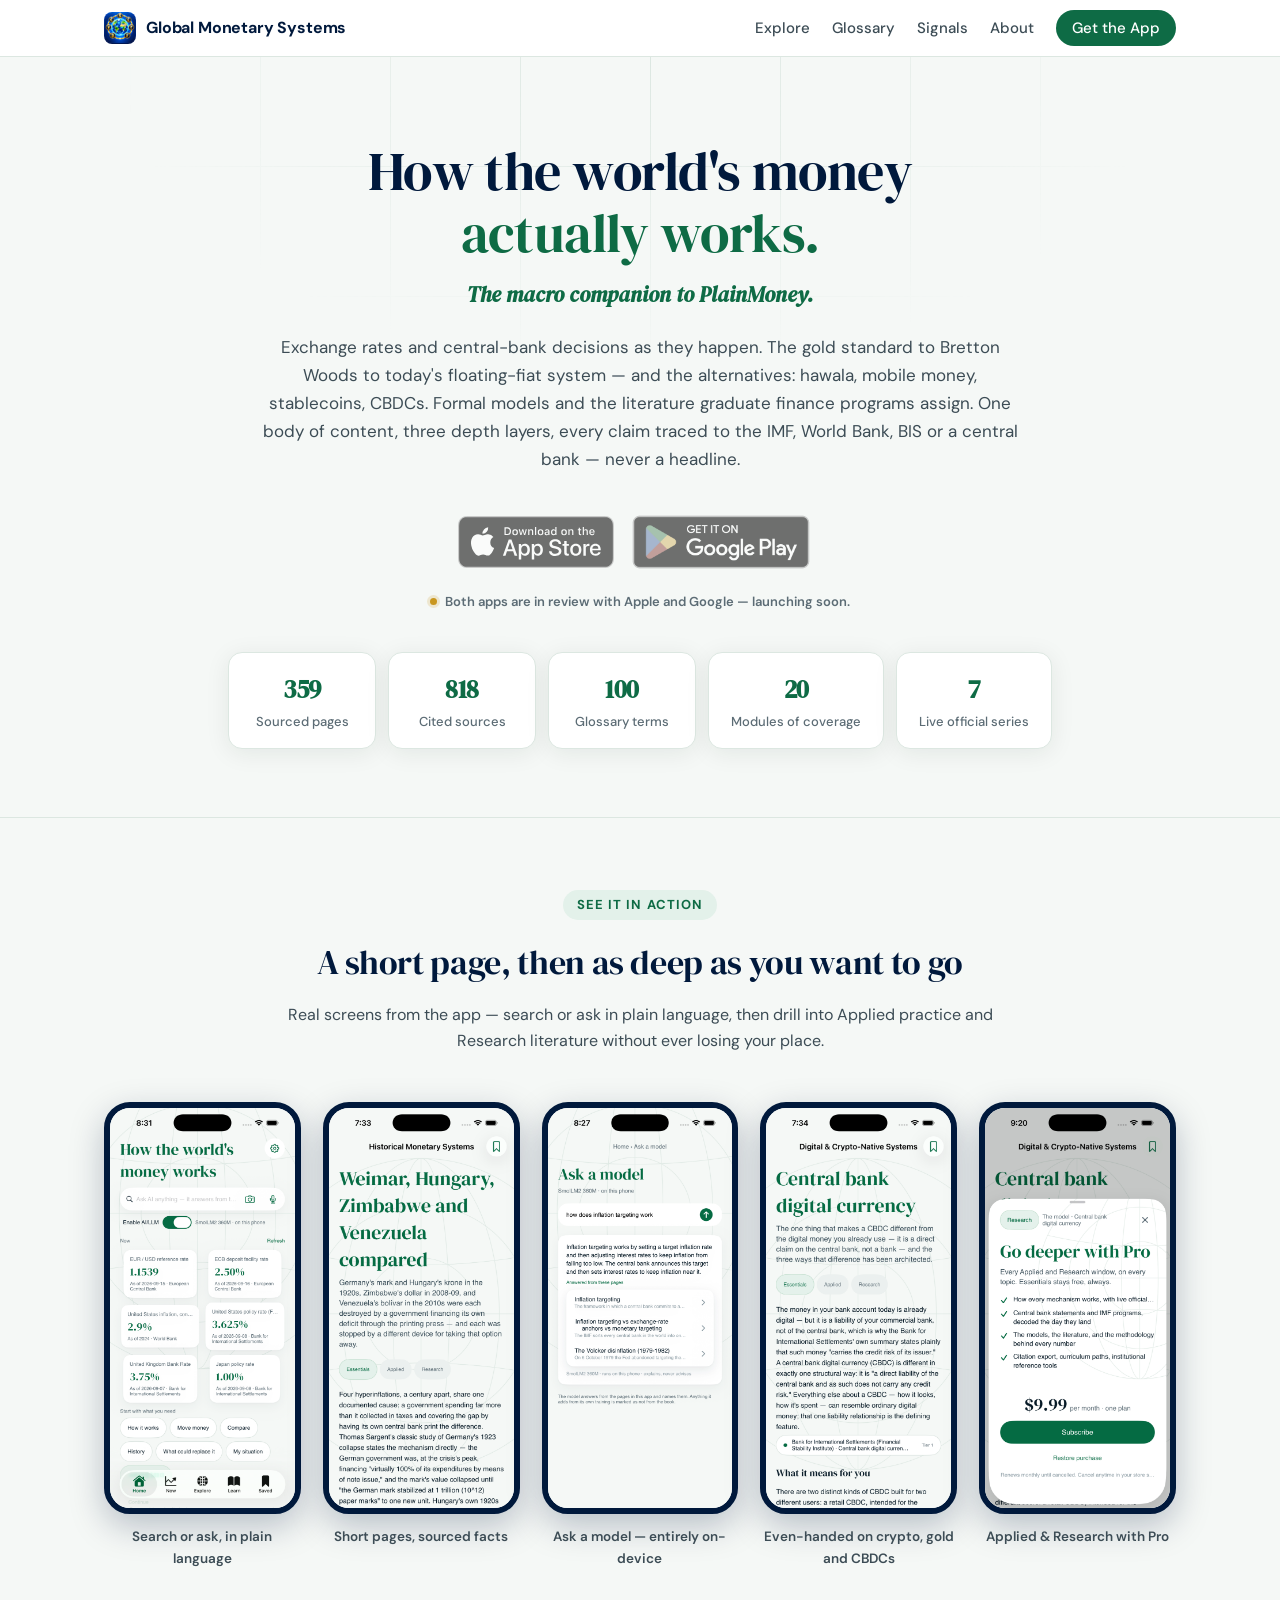
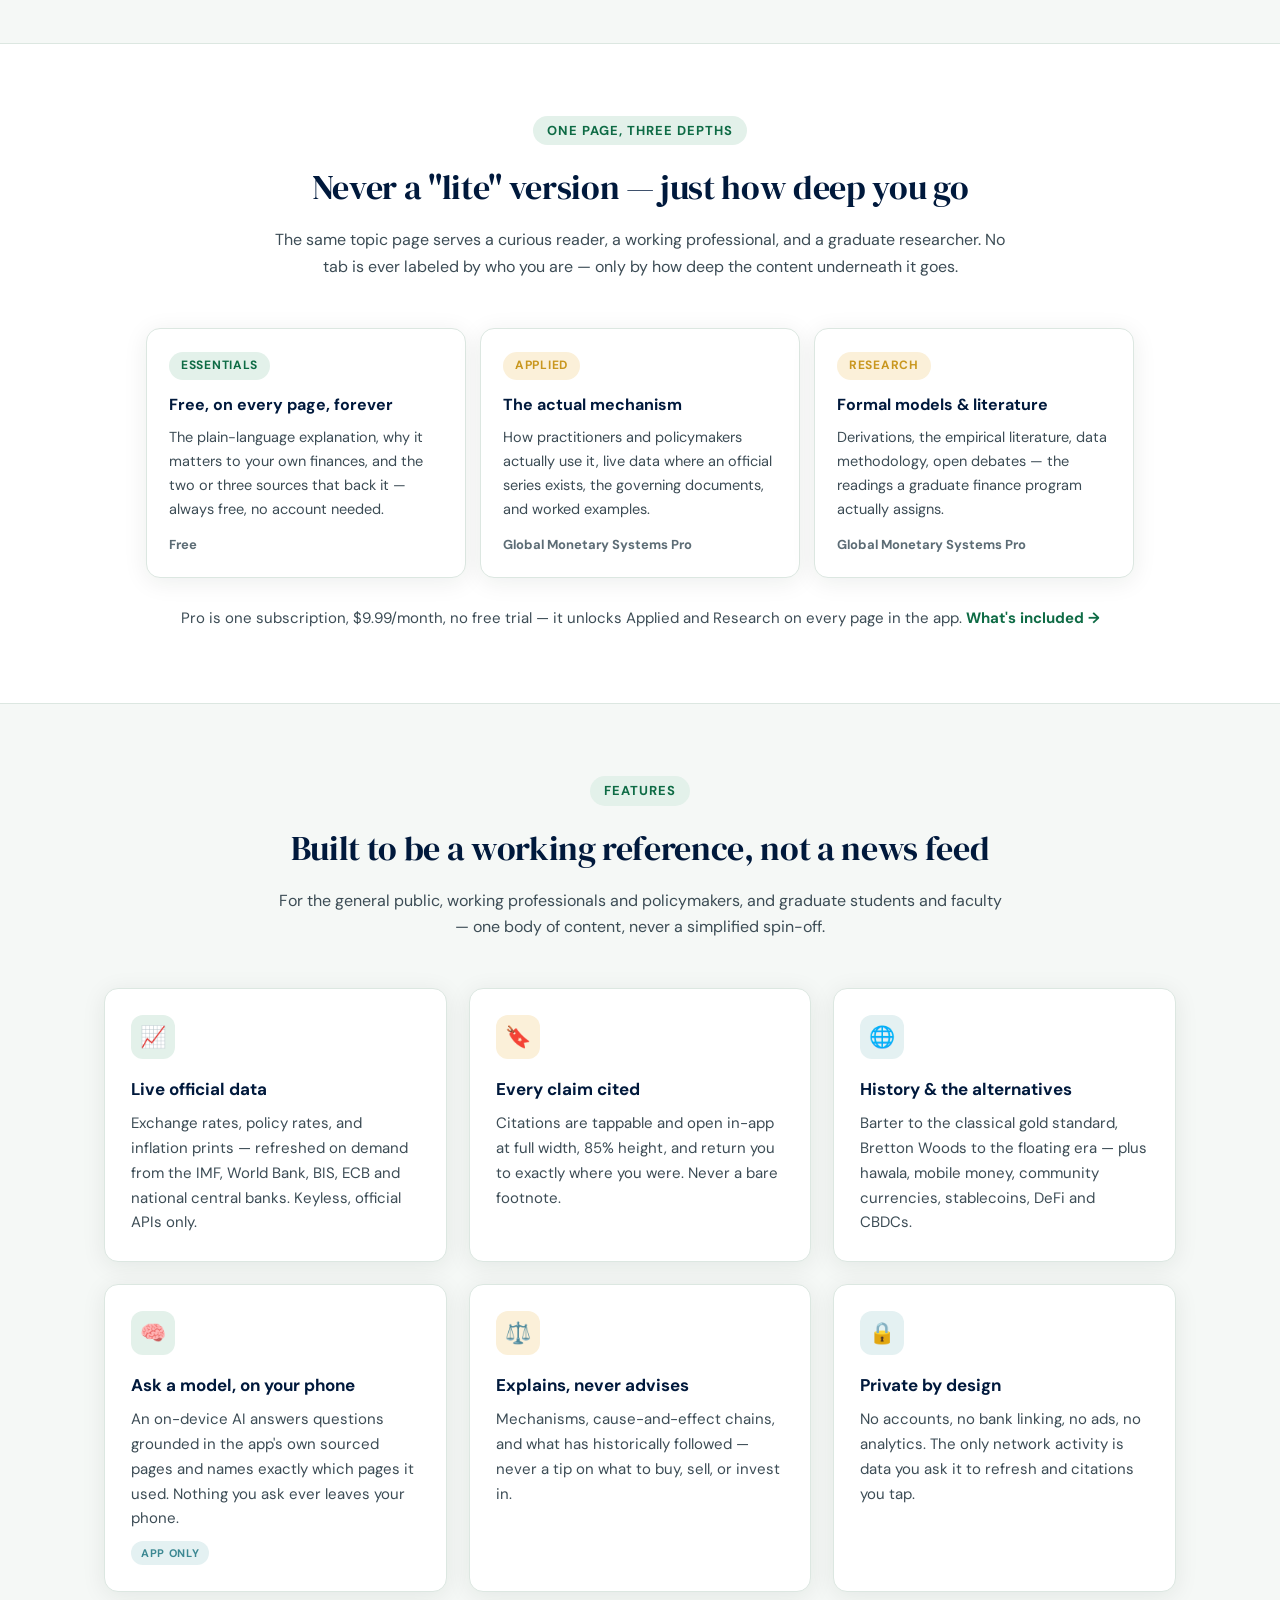
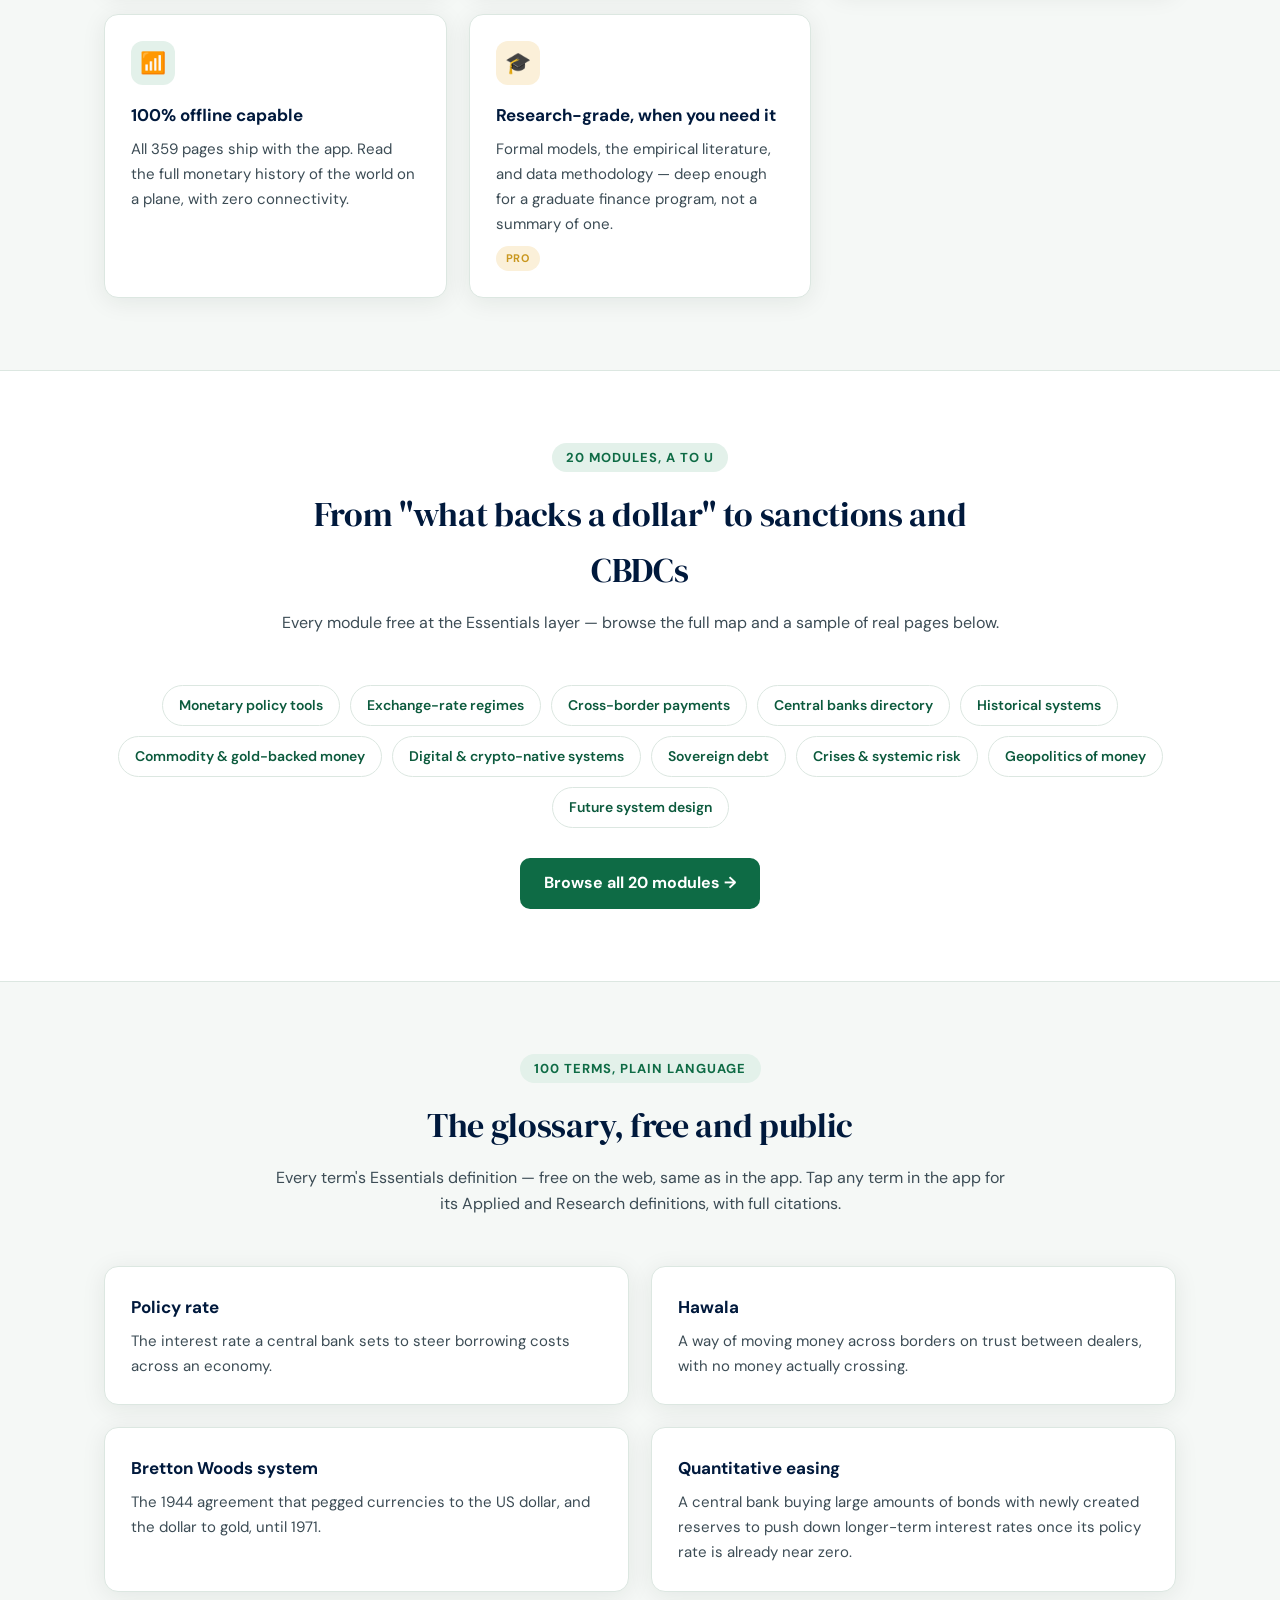
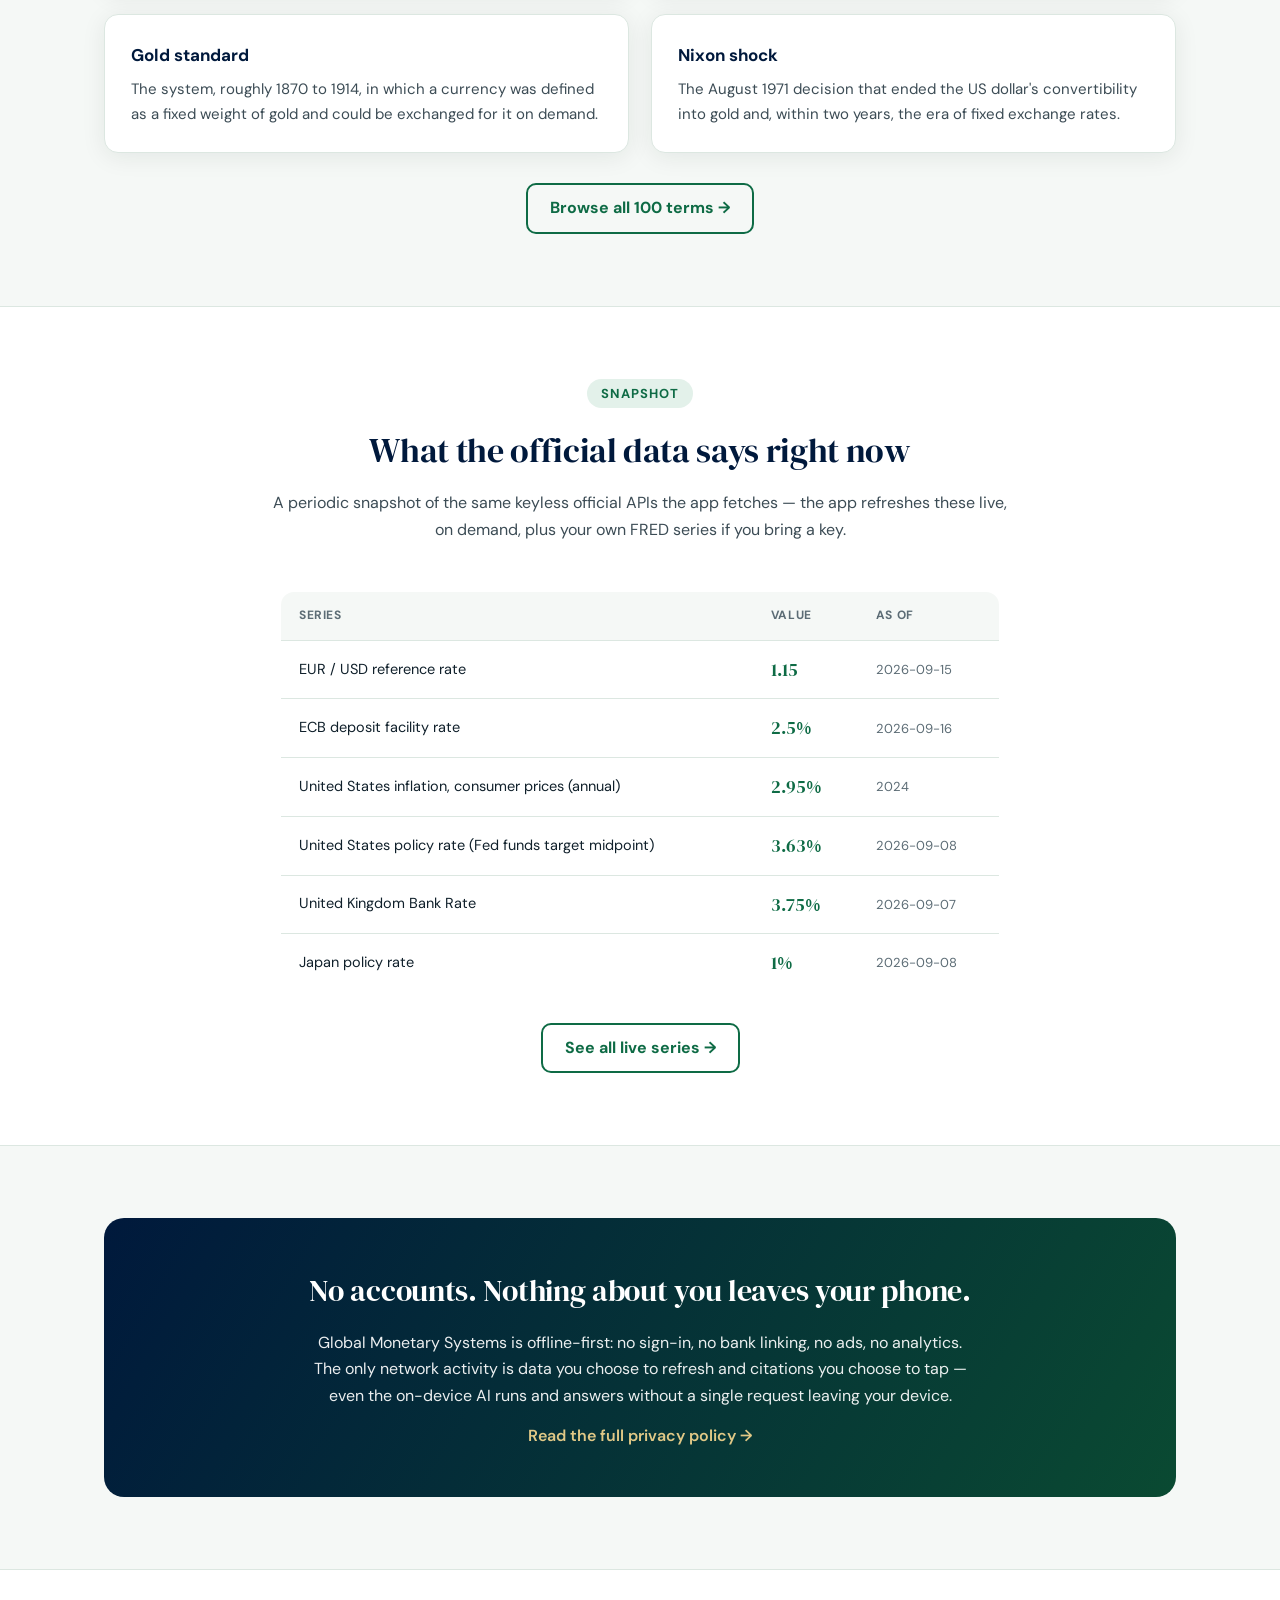
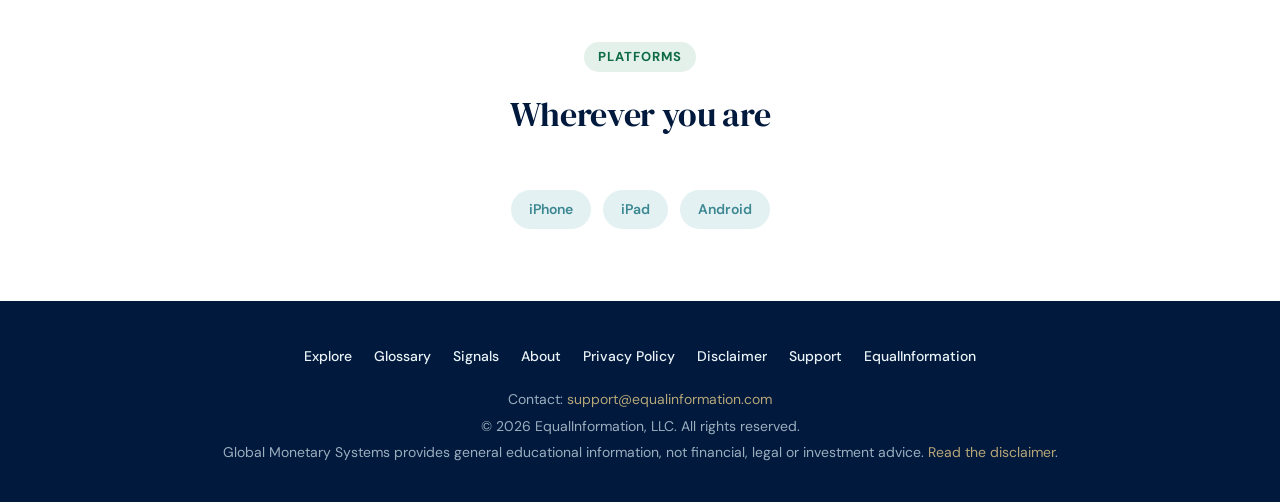
==== index.html @ e1665439 "Build the Global Monetary Systems companion marketing site A digital twin of the mobile apps: real s" ====
<!DOCTYPE html>
<html lang="en">
<head>
    <meta charset="UTF-8">
    <meta name="viewport" content="width=device-width, initial-scale=1.0">
    <title>Global Monetary Systems — How the World's Money Actually Works</title>
    <meta name="description" content="A sourced reference on the global monetary system — live official rates, monetary history from the gold standard to CBDCs, and an on-device AI that explains, never advises. Free Essentials on every page; Applied and Research with Pro.">
    <link rel="canonical" href="https://bpupadhyaya.github.io/global-monetary-systems-site/">
    <link rel="icon" type="image/png" href="assets/img/favicon.png">
    <link rel="apple-touch-icon" href="assets/img/apple-touch-icon.png">
    <link rel="manifest" href="site.webmanifest">
    <meta name="theme-color" content="#0A4A32">
    <meta property="og:title" content="Global Monetary Systems — How the World's Money Actually Works">
    <meta property="og:description" content="Live official rates, sourced monetary history, and an on-device AI that explains, never advises. Free Essentials on every page; Applied and Research with Pro.">
    <meta property="og:url" content="https://bpupadhyaya.github.io/global-monetary-systems-site/">
    <meta property="og:image" content="https://bpupadhyaya.github.io/global-monetary-systems-site/assets/img/og-image.png">
    <meta property="og:image:width" content="1200">
    <meta property="og:image:height" content="630">
    <meta property="og:type" content="website">
    <meta property="og:site_name" content="Global Monetary Systems">
    <meta name="twitter:card" content="summary_large_image">
    <meta name="twitter:title" content="Global Monetary Systems — How the World's Money Actually Works">
    <meta name="twitter:description" content="Live official rates, sourced monetary history, and an on-device AI that explains, never advises.">
    <meta name="twitter:image" content="https://bpupadhyaya.github.io/global-monetary-systems-site/assets/img/og-image.png">
    <link rel="preconnect" href="https://fonts.googleapis.com">
    <link rel="preconnect" href="https://fonts.gstatic.com" crossorigin>
    <link href="https://fonts.googleapis.com/css2?family=DM+Serif+Display:ital@0;1&family=DM+Sans:wght@400;500;600;700&display=swap" rel="stylesheet">
    <link rel="stylesheet" href="assets/css/style.css">
    <script type="application/ld+json">
    {
      "@context": "https://schema.org",
      "@type": "MobileApplication",
      "name": "Global Monetary Systems",
      "description": "A sourced reference on how the world's monetary system works — live official data, monetary history, and the design space for future systems, in three depth layers: Essentials (free), Applied and Research (Pro).",
      "url": "https://bpupadhyaya.github.io/global-monetary-systems-site/",
      "image": "https://bpupadhyaya.github.io/global-monetary-systems-site/assets/img/icon-512.png",
      "applicationCategory": "FinanceApplication",
      "operatingSystem": "iOS, iPadOS, Android",
      "offers": {
        "@type": "Offer",
        "price": "0",
        "priceCurrency": "USD",
        "description": "Free download. Global Monetary Systems Pro is $9.99/month for the Applied and Research depth layers."
      },
      "author": {
        "@type": "Organization",
        "name": "EqualInformation, LLC",
        "url": "https://equalinformation.com"
      }
    }
    </script>
</head>
<body>

<nav>
    <div class="nav-inner">
        <a href="./" class="nav-logo">
            <img src="assets/img/favicon.png" alt="" width="32" height="32">
            Global Monetary Systems
        </a>
        <ul class="nav-links">
            <li><a href="explore/">Explore</a></li>
            <li><a href="glossary/">Glossary</a></li>
            <li><a href="signals/">Signals</a></li>
            <li><a href="about/">About</a></li>
            <li><a href="#download" class="nav-cta">Get the App</a></li>
        </ul>
        <button class="mobile-menu-btn" onclick="document.querySelector('.nav-links').classList.toggle('show')" aria-label="Menu">&#9776;</button>
    </div>
</nav>

<header class="hero" id="download">
    <div class="wrap">
        <h1>How the world's money<br><span class="accent">actually works.</span></h1>
        <p class="tagline">The macro companion to PlainMoney.</p>
        <p class="lede">
            Exchange rates and central-bank decisions as they happen. The gold standard to
            Bretton Woods to today's floating-fiat system — and the alternatives: hawala,
            mobile money, stablecoins, CBDCs. Formal models and the literature graduate
            finance programs assign. One body of content, three depth layers, every claim
            traced to the IMF, World Bank, BIS or a central bank — never a headline.
        </p>
        <div class="store-buttons pending">
            <span><img class="badge-ios" src="assets/img/app-store-badge.svg" alt="App Store — coming soon" height="52"></span>
            <span><img class="badge-play" src="assets/img/google-play-badge.png" alt="Google Play — coming soon" height="78"></span>
        </div>
        <p class="pending-note"><span class="pip"></span> Both apps are in review with Apple and Google — launching soon.</p>
        <div class="stats">
            <div class="stat"><div class="num">359</div><div class="label">Sourced pages</div></div>
            <div class="stat"><div class="num">818</div><div class="label">Cited sources</div></div>
            <div class="stat"><div class="num">100</div><div class="label">Glossary terms</div></div>
            <div class="stat"><div class="num">20</div><div class="label">Modules of coverage</div></div>
            <div class="stat"><div class="num">7</div><div class="label">Live official series</div></div>
        </div>
    </div>
</header>

<section class="tint" id="screens">
    <div class="wrap">
        <div class="section-head">
            <span class="kicker">See it in action</span>
            <h2>A short page, then as deep as you want to go</h2>
            <p>Real screens from the app — search or ask in plain language, then drill into Applied practice and Research literature without ever losing your place.</p>
        </div>
        <div class="screens-strip">
            <figure class="phone">
                <img src="assets/img/screens/01-home.png" alt="Home screen with search, live signal cards, and need-based entry points" loading="lazy">
                <figcaption>Search or ask, in plain language</figcaption>
            </figure>
            <figure class="phone">
                <img src="assets/img/screens/02-topic-page.png" alt="A short Essentials topic page with sourced facts and drill-down links" loading="lazy">
                <figcaption>Short pages, sourced facts</figcaption>
            </figure>
            <figure class="phone">
                <img src="assets/img/screens/03-ask.png" alt="On-device AI answering a question, grounded in the app's own sourced pages" loading="lazy">
                <figcaption>Ask a model — entirely on-device</figcaption>
            </figure>
            <figure class="phone">
                <img src="assets/img/screens/04-cbdc.png" alt="A comparison page for central bank digital currencies across jurisdictions" loading="lazy">
                <figcaption>Even-handed on crypto, gold and CBDCs</figcaption>
            </figure>
            <figure class="phone">
                <img src="assets/img/screens/05-paywall.png" alt="The Pro paywall unlocking Applied and Research depth" loading="lazy">
                <figcaption>Applied &amp; Research with Pro</figcaption>
            </figure>
        </div>
    </div>
</section>

<section id="layers">
    <div class="wrap">
        <div class="section-head">
            <span class="kicker">One page, three depths</span>
            <h2>Never a "lite" version — just how deep you go</h2>
            <p>The same topic page serves a curious reader, a working professional, and a
            graduate researcher. No tab is ever labeled by who you are — only by how deep
            the content underneath it goes.</p>
        </div>
        <div class="layers">
            <div class="layer-pill essentials">
                <span class="tag">Essentials</span>
                <h3>Free, on every page, forever</h3>
                <p>The plain-language explanation, why it matters to your own finances, and
                the two or three sources that back it — always free, no account needed.</p>
                <div class="price">Free</div>
            </div>
            <div class="layer-pill applied">
                <span class="tag">Applied</span>
                <h3>The actual mechanism</h3>
                <p>How practitioners and policymakers actually use it, live data where an
                official series exists, the governing documents, and worked examples.</p>
                <div class="price">Global Monetary Systems Pro</div>
            </div>
            <div class="layer-pill research">
                <span class="tag">Research</span>
                <h3>Formal models &amp; literature</h3>
                <p>Derivations, the empirical literature, data methodology, open debates —
                the readings a graduate finance program actually assigns.</p>
                <div class="price">Global Monetary Systems Pro</div>
            </div>
        </div>
        <p style="text-align:center; margin-top:28px; color:var(--ink-soft); font-size:15px;">
            Pro is one subscription, $9.99/month, no free trial — it unlocks Applied and
            Research on every page in the app. <a href="about/#pro" style="font-weight:700;">What's included &rarr;</a>
        </p>
    </div>
</section>

<section class="tint" id="features">
    <div class="wrap">
        <div class="section-head">
            <span class="kicker">Features</span>
            <h2>Built to be a working reference, not a news feed</h2>
            <p>For the general public, working professionals and policymakers, and graduate students and faculty — one body of content, never a simplified spin-off.</p>
        </div>
        <div class="grid">
            <div class="card">
                <div class="icon">&#128200;</div>
                <h3>Live official data</h3>
                <p>Exchange rates, policy rates, and inflation prints — refreshed on demand from the IMF, World Bank, BIS, ECB and national central banks. Keyless, official APIs only.</p>
            </div>
            <div class="card">
                <div class="icon gold">&#128278;</div>
                <h3>Every claim cited</h3>
                <p>Citations are tappable and open in-app at full width, 85% height, and return you to exactly where you were. Never a bare footnote.</p>
            </div>
            <div class="card">
                <div class="icon teal">&#127760;</div>
                <h3>History &amp; the alternatives</h3>
                <p>Barter to the classical gold standard, Bretton Woods to the floating era — plus hawala, mobile money, community currencies, stablecoins, DeFi and CBDCs.</p>
            </div>
            <div class="card">
                <div class="icon">&#129504;</div>
                <h3>Ask a model, on your phone</h3>
                <p>An on-device AI answers questions grounded in the app's own sourced pages and names exactly which pages it used. Nothing you ask ever leaves your phone.</p>
                <span class="app-tag">App only</span>
            </div>
            <div class="card">
                <div class="icon gold">&#9878;&#65039;</div>
                <h3>Explains, never advises</h3>
                <p>Mechanisms, cause-and-effect chains, and what has historically followed — never a tip on what to buy, sell, or invest in.</p>
            </div>
            <div class="card">
                <div class="icon teal">&#128274;</div>
                <h3>Private by design</h3>
                <p>No accounts, no bank linking, no ads, no analytics. The only network activity is data you ask it to refresh and citations you tap.</p>
            </div>
            <div class="card">
                <div class="icon">&#128246;</div>
                <h3>100% offline capable</h3>
                <p>All 359 pages ship with the app. Read the full monetary history of the world on a plane, with zero connectivity.</p>
            </div>
            <div class="card">
                <div class="icon gold">&#127891;</div>
                <h3>Research-grade, when you need it</h3>
                <p>Formal models, the empirical literature, and data methodology — deep enough for a graduate finance program, not a summary of one.</p>
                <span class="pro-tag">Pro</span>
            </div>
        </div>
    </div>
</section>

<section id="explore-teaser">
    <div class="wrap">
        <div class="section-head">
            <span class="kicker">20 modules, A to U</span>
            <h2>From "what backs a dollar" to sanctions and CBDCs</h2>
            <p>Every module free at the Essentials layer — browse the full map and a sample of real pages below.</p>
        </div>
        <div class="chips">
            <span class="chip">Monetary policy tools</span>
            <span class="chip">Exchange-rate regimes</span>
            <span class="chip">Cross-border payments</span>
            <span class="chip">Central banks directory</span>
            <span class="chip">Historical systems</span>
            <span class="chip">Commodity &amp; gold-backed money</span>
            <span class="chip">Digital &amp; crypto-native systems</span>
            <span class="chip">Sovereign debt</span>
            <span class="chip">Crises &amp; systemic risk</span>
            <span class="chip">Geopolitics of money</span>
            <span class="chip">Future system design</span>
        </div>
        <div style="display:flex; justify-content:center; margin-top:30px;">
            <a class="btn" href="explore/">Browse all 20 modules &rarr;</a>
        </div>
    </div>
</section>

<section class="tint" id="glossary-teaser">
    <div class="wrap">
        <div class="section-head">
            <span class="kicker">100 terms, plain language</span>
            <h2>The glossary, free and public</h2>
            <p>Every term's Essentials definition — free on the web, same as in the app. Tap any term in the app for its Applied and Research definitions, with full citations.</p>
        </div>
        <div class="grid two" id="glossary-preview">
            <!-- filled by inline script below from assets/data/glossary.json -->
        </div>
        <div style="display:flex; justify-content:center; margin-top:30px;">
            <a class="btn outline" href="glossary/">Browse all 100 terms &rarr;</a>
        </div>
    </div>
    <script>
    fetch('assets/data/glossary.json').then(r => r.json()).then(terms => {
        const picks = ['policy-rate', 'hawala', 'bretton-woods', 'quantitative-easing', 'gold-standard', 'nixon-shock'];
        const byId = Object.fromEntries(terms.map(t => [t.id, t]));
        const host = document.getElementById('glossary-preview');
        picks.forEach(id => {
            const t = byId[id];
            if (!t) return;
            const card = document.createElement('div');
            card.className = 'card';
            card.innerHTML = `<h3>${t.term}</h3><p>${t.essentials}</p>`;
            host.appendChild(card);
        });
    }).catch(() => {});
    </script>
</section>

<section id="signals-teaser">
    <div class="wrap">
        <div class="section-head">
            <span class="kicker">Snapshot</span>
            <h2>What the official data says right now</h2>
            <p>A periodic snapshot of the same keyless official APIs the app fetches — the app refreshes these live, on demand, plus your own FRED series if you bring a key.</p>
        </div>
        <div style="max-width:720px; margin:0 auto; overflow-x:auto;">
            <table class="signals-table" id="signals-preview">
                <thead><tr><th>Series</th><th>Value</th><th>As of</th></tr></thead>
                <tbody></tbody>
            </table>
        </div>
        <div style="display:flex; justify-content:center; margin-top:30px;">
            <a class="btn outline" href="signals/">See all live series &rarr;</a>
        </div>
    </div>
    <script>
    fetch('assets/data/signals.json').then(r => r.json()).then(rows => {
        const tbody = document.querySelector('#signals-preview tbody');
        rows.forEach(s => {
            const tr = document.createElement('tr');
            const unit = s.unit.startsWith('percent') ? '%' : '';
            const value = Math.round(s.value * 100) / 100;
            tr.innerHTML = `<td>${s.name}</td><td class="value">${value}${unit}</td><td class="asof">${s.date}</td>`;
            tbody.appendChild(tr);
        });
    }).catch(() => {});
    </script>
</section>

<section class="tint" id="privacy">
    <div class="wrap">
        <div class="privacy-banner">
            <h2>No accounts. Nothing about you leaves your phone.</h2>
            <p>
                Global Monetary Systems is offline-first: no sign-in, no bank linking, no ads,
                no analytics. The only network activity is data you choose to refresh and
                citations you choose to tap — even the on-device AI runs and answers without
                a single request leaving your device.
            </p>
            <p><a href="privacy/">Read the full privacy policy &rarr;</a></p>
        </div>
    </div>
</section>

<section>
    <div class="wrap">
        <div class="section-head">
            <span class="kicker">Platforms</span>
            <h2>Wherever you are</h2>
        </div>
        <div class="platforms">
            <span class="platform">iPhone</span>
            <span class="platform">iPad</span>
            <span class="platform">Android</span>
        </div>
    </div>
</section>

<footer>
    <div class="footer-inner">
        <ul class="footer-links">
            <li><a href="explore/">Explore</a></li>
            <li><a href="glossary/">Glossary</a></li>
            <li><a href="signals/">Signals</a></li>
            <li><a href="about/">About</a></li>
            <li><a href="privacy/">Privacy Policy</a></li>
            <li><a href="disclaimer/">Disclaimer</a></li>
            <li><a href="support/">Support</a></li>
            <li><a href="https://equalinformation.com" target="_blank" rel="noopener">EqualInformation</a></li>
        </ul>
        <p class="footer-copy">
            Contact: <a href="mailto:support@equalinformation.com">support@equalinformation.com</a><br>
            &copy; 2026 EqualInformation, LLC. All rights reserved.<br>
            Global Monetary Systems provides general educational information, not financial, legal or investment advice. <a href="disclaimer/">Read the disclaimer</a>.
        </p>
    </div>
</footer>

</body>
</html>
---- assets/css/style.css ----
/* Global Monetary Systems — brand stylesheet
   Palette: "Atlas · Green" (DESIGN.md §10) — cool near-white, display green, navy/gold/teal
   accents lifted from the app icon. Typography: DM Serif Display (headlines) + DM Sans (body). */

:root {
    --green-900: #0A4A32;
    --green-800: #0C5A3D;
    --green-700: #0E6B45;   /* display green — headings, numbers, links, active pill */
    --green-600: #158552;
    --green-500: #1B8A5A;   /* sparkline */
    --green-100: #E3F1EA;   /* soft tint */
    --navy-900: #00193C;
    --navy-700: #072243;
    --gold-500: #C9971F;
    --gold-300: #F3D58D;
    --teal-500: #3C8892;
    --teal-300: #56A5B2;
    --ink: #10202B;
    --ink-soft: #3C4C55;
    --ink-faint: #5C6C75;
    --paper: #ffffff;
    --paper-tint: #F5F8F6;   /* Atlas near-white */
    --graticule: #C7D9D0;    /* watermark line color */
    --line: #DCE7E1;
    --amber-500: #C9971F;
    --radius: 14px;
    --shadow: 0 4px 24px rgba(10, 40, 30, 0.08);
    --maxw: 1120px;
}

* { margin: 0; padding: 0; box-sizing: border-box; }

html { scroll-behavior: smooth; }

body {
    font-family: 'DM Sans', -apple-system, BlinkMacSystemFont, 'Segoe UI', Roboto, sans-serif;
    color: var(--ink);
    background: var(--paper);
    line-height: 1.65;
    -webkit-font-smoothing: antialiased;
}

h1, h2, .serif { font-family: 'DM Serif Display', Georgia, serif; }

img { max-width: 100%; }

a { color: var(--green-700); text-decoration: none; }
a:hover { text-decoration: underline; }

.wrap { max-width: var(--maxw); margin: 0 auto; padding: 0 24px; }

/* ---------- Graticule watermark ---------- */
.graticule-bg {
    background-image:
        repeating-linear-gradient(90deg, var(--graticule) 0 1px, transparent 1px 140px),
        repeating-linear-gradient(0deg, var(--graticule) 0 1px, transparent 1px 140px);
    background-position: center;
    opacity: 1;
}

/* ---------- Navigation ---------- */
nav {
    position: sticky; top: 0; z-index: 50;
    background: rgba(255, 255, 255, 0.94);
    backdrop-filter: blur(10px);
    border-bottom: 1px solid var(--line);
}
.nav-inner {
    max-width: var(--maxw); margin: 0 auto; padding: 12px 24px;
    display: flex; align-items: center; gap: 28px;
}
.nav-logo {
    display: flex; align-items: center; gap: 10px;
    font-weight: 700; font-size: 16px; color: var(--navy-900);
    letter-spacing: -0.01em; font-family: 'DM Sans', sans-serif;
}
.nav-logo:hover { text-decoration: none; }
.nav-logo img { width: 32px; height: 32px; border-radius: 8px; }
.nav-links {
    display: flex; gap: 22px; list-style: none; margin-left: auto; align-items: center;
}
.nav-links a { color: var(--ink-soft); font-size: 15px; font-weight: 500; }
.nav-links a:hover { color: var(--green-700); text-decoration: none; }
.nav-cta {
    background: var(--green-700); color: #fff !important;
    padding: 8px 16px; border-radius: 999px; font-weight: 600;
}
.nav-cta:hover { background: var(--green-800); }
.mobile-menu-btn {
    display: none; margin-left: auto; background: none; border: none;
    font-size: 24px; color: var(--navy-900); cursor: pointer;
}

/* ---------- Hero ---------- */
.hero {
    position: relative; overflow: hidden;
    background: var(--paper-tint);
    padding: 84px 0 68px;
    text-align: center;
}
.hero::before {
    content: ""; position: absolute; inset: 0;
    background-image:
        repeating-linear-gradient(90deg, var(--graticule) 0 1px, transparent 1px 130px),
        repeating-linear-gradient(0deg, var(--graticule) 0 1px, transparent 1px 130px);
    -webkit-mask-image: radial-gradient(700px 420px at 50% 0%, #000 0%, transparent 75%);
    mask-image: radial-gradient(700px 420px at 50% 0%, #000 0%, transparent 75%);
    opacity: 0.55; pointer-events: none;
}
.hero .wrap { position: relative; }
.hero-sub { padding: 56px 0 36px; }

.crumbs { background: #fff; border-bottom: 1px solid var(--line); }
.crumbs .wrap { padding: 11px 24px; font-size: 13px; color: var(--ink-faint);
  display: flex; flex-wrap: wrap; align-items: center; gap: 2px 0; }
.crumbs a { color: var(--green-700); font-weight: 600; text-decoration: none; }
.crumbs a:hover { text-decoration: underline; }
.crumbs .sep { margin: 0 9px; color: #b9c9c0; }
.crumbs .current { color: var(--ink-soft); }

.hero h1 {
    font-size: clamp(32px, 5.2vw, 54px);
    font-weight: 400; letter-spacing: -0.01em; line-height: 1.14;
    color: var(--navy-900);
}
.hero h1 .accent { color: var(--green-700); }
.hero .tagline {
    margin-top: 14px; font-size: clamp(17px, 2.2vw, 21px);
    font-weight: 600; color: var(--green-700); font-style: italic;
    font-family: 'DM Serif Display', Georgia, serif;
}
.hero .lede {
    margin: 20px auto 0; max-width: 760px;
    font-size: 17px; color: var(--ink-soft);
}

/* Store badges */
.store-buttons {
    margin-top: 30px; display: flex; gap: 6px; justify-content: center;
    align-items: center; flex-wrap: wrap;
}
.store-buttons a:hover { opacity: 0.85; }
.badge-ios { height: 52px; width: auto; display: block; }
.badge-play { height: 78px; width: auto; display: block; }
.store-buttons.pending a, .store-buttons.pending span { filter: grayscale(60%); opacity: 0.55; }
.pending-note {
    margin-top: 10px; font-size: 13px; color: var(--ink-faint); font-weight: 600;
    display: flex; align-items: center; justify-content: center; gap: 8px;
}
.pending-note .pip {
    width: 7px; height: 7px; border-radius: 50%; background: var(--gold-500);
    display: inline-block; box-shadow: 0 0 0 3px rgba(201,151,31,0.18);
}

/* Stats band */
.stats {
    display: flex; justify-content: center; gap: 12px; flex-wrap: wrap;
    margin-top: 40px;
}
.stat {
    background: #fff; border: 1px solid var(--line); border-radius: var(--radius);
    box-shadow: var(--shadow); padding: 16px 22px; min-width: 148px;
}
.stat .num { font-size: 25px; font-weight: 700; color: var(--green-700); letter-spacing: -0.02em; font-family: 'DM Serif Display', serif; }
.stat .label { font-size: 13px; color: var(--ink-faint); font-weight: 500; }

/* ---------- Sections ---------- */
section { padding: 72px 0; }
section.tint { background: var(--paper-tint); border-top: 1px solid var(--line); border-bottom: 1px solid var(--line); }
.section-head { text-align: center; max-width: 740px; margin: 0 auto 48px; }
.section-head .kicker {
    display: inline-block; font-size: 13px; font-weight: 700; letter-spacing: 0.08em;
    text-transform: uppercase; color: var(--green-700);
    background: var(--green-100); border-radius: 999px; padding: 4px 14px; margin-bottom: 14px;
}
.section-head h2 { font-size: clamp(25px, 3.8vw, 34px); font-weight: 400; letter-spacing: -0.01em; color: var(--navy-900); }
.section-head p { margin-top: 12px; color: var(--ink-soft); }

/* Feature grid */
.grid { display: grid; grid-template-columns: repeat(3, 1fr); gap: 22px; }
.grid.two { grid-template-columns: repeat(2, 1fr); }
.card {
    background: #fff; border: 1px solid var(--line); border-radius: var(--radius);
    box-shadow: var(--shadow); padding: 26px;
}
.card .icon {
    width: 44px; height: 44px; border-radius: 12px; display: flex;
    align-items: center; justify-content: center; font-size: 21px;
    background: var(--green-100); margin-bottom: 16px;
}
.card .icon.gold { background: #FBF0D9; }
.card .icon.teal { background: #E4F1F2; }
.card h3 { font-size: 17px; font-weight: 700; color: var(--navy-900); margin-bottom: 8px; }
.card p { font-size: 15px; color: var(--ink-soft); }
.card .pro-tag {
    display: inline-block; margin-top: 10px; font-size: 11px; font-weight: 700;
    letter-spacing: 0.06em; text-transform: uppercase; color: var(--gold-500);
    background: #FBF0D9; padding: 3px 10px; border-radius: 999px;
}
.card .app-tag {
    display: inline-block; margin-top: 10px; font-size: 11px; font-weight: 700;
    letter-spacing: 0.06em; text-transform: uppercase; color: var(--teal-500);
    background: #E4F1F2; padding: 3px 10px; border-radius: 999px;
}

/* App screenshots strip */
.screens-strip {
    display: grid; grid-template-columns: repeat(5, 1fr); gap: 22px;
    max-width: 1080px; margin: 0 auto;
}
.phone { margin: 0; text-align: center; }
.phone img {
    width: 100%; height: auto; display: block;
    border-radius: 26px;
    border: 6px solid var(--navy-900);
    box-shadow: 0 12px 34px rgba(0, 25, 60, 0.25);
    background: #000;
}
.phone figcaption {
    margin-top: 12px; font-size: 13.5px; font-weight: 600; color: var(--ink-soft);
}
@media (max-width: 980px) {
    .screens-strip { grid-template-columns: repeat(3, 1fr); }
}
@media (max-width: 640px) {
    .screens-strip { grid-template-columns: repeat(2, 1fr); max-width: 480px; }
}

/* Layer pills (Essentials / Applied / Research) */
.layers { display: flex; gap: 14px; justify-content: center; flex-wrap: wrap; margin-top: 30px; }
.layer-pill {
    flex: 1 1 260px; max-width: 320px; background: #fff; border: 1px solid var(--line);
    border-radius: var(--radius); padding: 22px; box-shadow: var(--shadow);
}
.layer-pill .tag {
    display: inline-block; font-size: 12px; font-weight: 700; letter-spacing: 0.06em;
    text-transform: uppercase; border-radius: 999px; padding: 4px 12px; margin-bottom: 12px;
}
.layer-pill.essentials .tag { background: var(--green-100); color: var(--green-700); }
.layer-pill.applied .tag,
.layer-pill.research .tag { background: #FBF0D9; color: var(--gold-500); }
.layer-pill h3 { font-size: 16px; color: var(--navy-900); margin-bottom: 8px; }
.layer-pill p { font-size: 14.5px; color: var(--ink-soft); }
.layer-pill .price { margin-top: 12px; font-size: 13px; font-weight: 700; color: var(--ink-faint); }

/* KPI / topic chips */
.chips { display: flex; flex-wrap: wrap; gap: 10px; justify-content: center; }
.chip {
    background: #fff; border: 1px solid var(--line); border-radius: 999px;
    padding: 8px 16px; font-size: 14px; font-weight: 600; color: var(--green-800, #0f5b40);
}
.chip.locked { color: var(--ink-faint); }
.chip.locked::after { content: " 🔒"; font-size: 11px; }

/* Platforms */
.platforms { display: flex; flex-wrap: wrap; gap: 12px; justify-content: center; }
.platform {
    background: #E4F1F2; color: var(--teal-500);
    border-radius: 999px; padding: 8px 18px; font-weight: 600; font-size: 14px;
}

/* Privacy banner */
.privacy-banner {
    background: linear-gradient(120deg, var(--navy-900), var(--green-900));
    color: #fff; border-radius: 20px; padding: 48px 40px; text-align: center;
}
.privacy-banner h2 { font-size: clamp(23px, 3.4vw, 30px); font-weight: 400; letter-spacing: -0.01em; }
.privacy-banner p { margin: 14px auto 0; max-width: 660px; opacity: 0.92; }
.privacy-banner a { color: var(--gold-300); font-weight: 600; }

/* ---------- Explore / module directory ---------- */
.module-grid { display: grid; grid-template-columns: repeat(2, 1fr); gap: 18px; }
@media (max-width: 760px) { .module-grid { grid-template-columns: 1fr; } }
.module-card {
    background: #fff; border: 1px solid var(--line); border-radius: var(--radius);
    padding: 22px 24px; box-shadow: var(--shadow);
}
.module-card .letter {
    display: inline-flex; align-items: center; justify-content: center;
    width: 30px; height: 30px; border-radius: 9px; background: var(--navy-900); color: #fff;
    font-weight: 700; font-size: 14px; margin-right: 10px; vertical-align: -7px;
}
.module-card h3 { display: inline; font-size: 16.5px; color: var(--navy-900); }
.module-card .q { margin-top: 8px; font-size: 14px; color: var(--ink-soft); }
.module-card ul.teasers { margin: 12px 0 0; padding-left: 0; list-style: none; }
.module-card ul.teasers li {
    font-size: 13.5px; color: var(--ink-faint); padding: 5px 0 5px 16px; position: relative;
    border-top: 1px dashed var(--line);
}
.module-card ul.teasers li:first-child { border-top: none; }
.module-card ul.teasers li::before {
    content: "›"; position: absolute; left: 0; color: var(--green-700); font-weight: 700;
}

/* ---------- Glossary ---------- */
.glossary-toolbar { max-width: 480px; margin: 0 auto 34px; }
.glossary-toolbar input[type="search"] {
    width: 100%; padding: 12px 16px; font-size: 15px; border: 1px solid var(--line);
    border-radius: 999px; font-family: inherit; color: var(--ink);
    background: #fff url('data:image/svg+xml;utf8,<svg xmlns="http://www.w3.org/2000/svg" width="16" height="16" fill="none" stroke="%235C6C75" stroke-width="2"><circle cx="6.5" cy="6.5" r="5"/><line x1="10.5" y1="10.5" x2="15" y2="15"/></svg>') no-repeat 16px center;
    padding-left: 42px;
}
.glossary-toolbar input[type="search"]:focus { outline: 2px solid var(--green-500); outline-offset: 1px; }
.glossary-grid { columns: 2 340px; column-gap: 22px; }
@media (max-width: 700px) { .glossary-grid { columns: 1; } }
.term {
    break-inside: avoid; background: #fff; border: 1px solid var(--line); border-radius: 12px;
    padding: 16px 18px; margin-bottom: 16px;
}
.term dt { font-weight: 700; color: var(--navy-900); font-size: 15.5px; }
.term dt .aka { font-weight: 500; color: var(--ink-faint); font-size: 12.5px; }
.term dd { margin: 6px 0 0; color: var(--ink-soft); font-size: 14.5px; }
.term .more { display: block; margin-top: 8px; font-size: 12.5px; font-weight: 700; color: var(--gold-500); }
.term.hide { display: none; }
.glossary-count { text-align: center; color: var(--ink-faint); font-size: 14px; margin: -14px 0 30px; }

/* ---------- Signals ---------- */
.signals-table { width: 100%; border-collapse: collapse; background: #fff; border: 1px solid var(--line); border-radius: var(--radius); overflow: hidden; }
.signals-table th, .signals-table td { padding: 14px 18px; text-align: left; font-size: 14.5px; }
.signals-table thead th {
    background: var(--paper-tint); color: var(--ink-faint); font-weight: 700; font-size: 12px;
    letter-spacing: 0.05em; text-transform: uppercase; border-bottom: 1px solid var(--line);
}
.signals-table tbody tr:not(:last-child) td { border-bottom: 1px solid var(--line); }
.signals-table td.value { font-family: 'DM Serif Display', serif; color: var(--green-700); font-size: 18px; }
.signals-table td.asof { color: var(--ink-faint); font-size: 13px; }
.signals-table td.source { color: var(--ink-faint); font-size: 13px; }
.snapshot-note {
    background: var(--green-100); border: 1px solid #cbe6d8; border-radius: var(--radius);
    padding: 16px 20px; margin: 22px 0; color: var(--green-800, #0f5b40); font-size: 14.5px;
}

/* ---------- Content pages (privacy, disclaimer, support, about) ---------- */
.page-title { padding: 52px 0 8px; }
.page-title h1 { font-size: clamp(27px, 4.2vw, 38px); font-weight: 400; letter-spacing: -0.01em; color: var(--navy-900); }
.page-title .meta { color: var(--ink-faint); margin-top: 8px; font-size: 14px; }
.content { padding: 32px 0 72px; max-width: 800px; }
.content h2, .content h3 { color: var(--navy-900); margin: 32px 0 10px; letter-spacing: -0.01em; font-weight: 700; font-family: 'DM Sans', sans-serif; }
.content h3 { font-size: 18px; }
.content p, .content li { color: var(--ink-soft); font-size: 15.5px; }
.content ul { padding-left: 22px; margin: 10px 0; }
.content li { margin: 6px 0; }
.policy-number {
    display: inline-flex; align-items: center; justify-content: center;
    width: 26px; height: 26px; border-radius: 8px; margin-right: 8px;
    background: var(--green-100); color: var(--green-700);
    font-size: 13px; font-weight: 700; vertical-align: 2px;
}
.notice {
    background: #E4F1F2; border: 1px solid #cfe3e6; border-radius: var(--radius);
    padding: 18px 22px; margin: 20px 0; color: var(--teal-500); font-size: 15px;
}

/* Buttons */
.btn {
    display: inline-block; background: var(--green-700); color: #fff;
    border-radius: 10px; padding: 12px 24px; font-weight: 700;
}
.btn:hover { background: var(--green-800); text-decoration: none; }
.btn.outline { background: transparent; border: 2px solid var(--green-700); color: var(--green-700); padding: 10px 22px; }
.btn.gold { background: var(--gold-500); }
.btn.gold:hover { background: #b3860f; }

/* ---------- Footer ---------- */
footer {
    background: var(--navy-900); color: #cfe0ea; padding: 44px 0 36px;
    font-size: 14px;
}
.footer-inner { max-width: var(--maxw); margin: 0 auto; padding: 0 24px; text-align: center; }
.footer-links { list-style: none; display: flex; gap: 22px; justify-content: center; flex-wrap: wrap; margin-bottom: 18px; }
.footer-links a { color: #eaf3f7; font-weight: 500; }
.footer-copy { opacity: 0.75; line-height: 1.9; }
.footer-copy a { color: var(--gold-300); }

/* ---------- Responsive ---------- */
@media (max-width: 860px) {
    .grid { grid-template-columns: repeat(2, 1fr); }
}
@media (max-width: 768px) {
    .nav-links {
        display: none; position: absolute; top: 100%; left: 0; right: 0;
        background: #fff; border-bottom: 1px solid var(--line);
        flex-direction: column; padding: 16px 24px; gap: 14px; align-items: flex-start;
    }
    .nav-links.show { display: flex; }
    .mobile-menu-btn { display: block; }
}
@media (max-width: 560px) {
    .grid { grid-template-columns: 1fr; }
    .hero { padding: 56px 0 48px; }
}
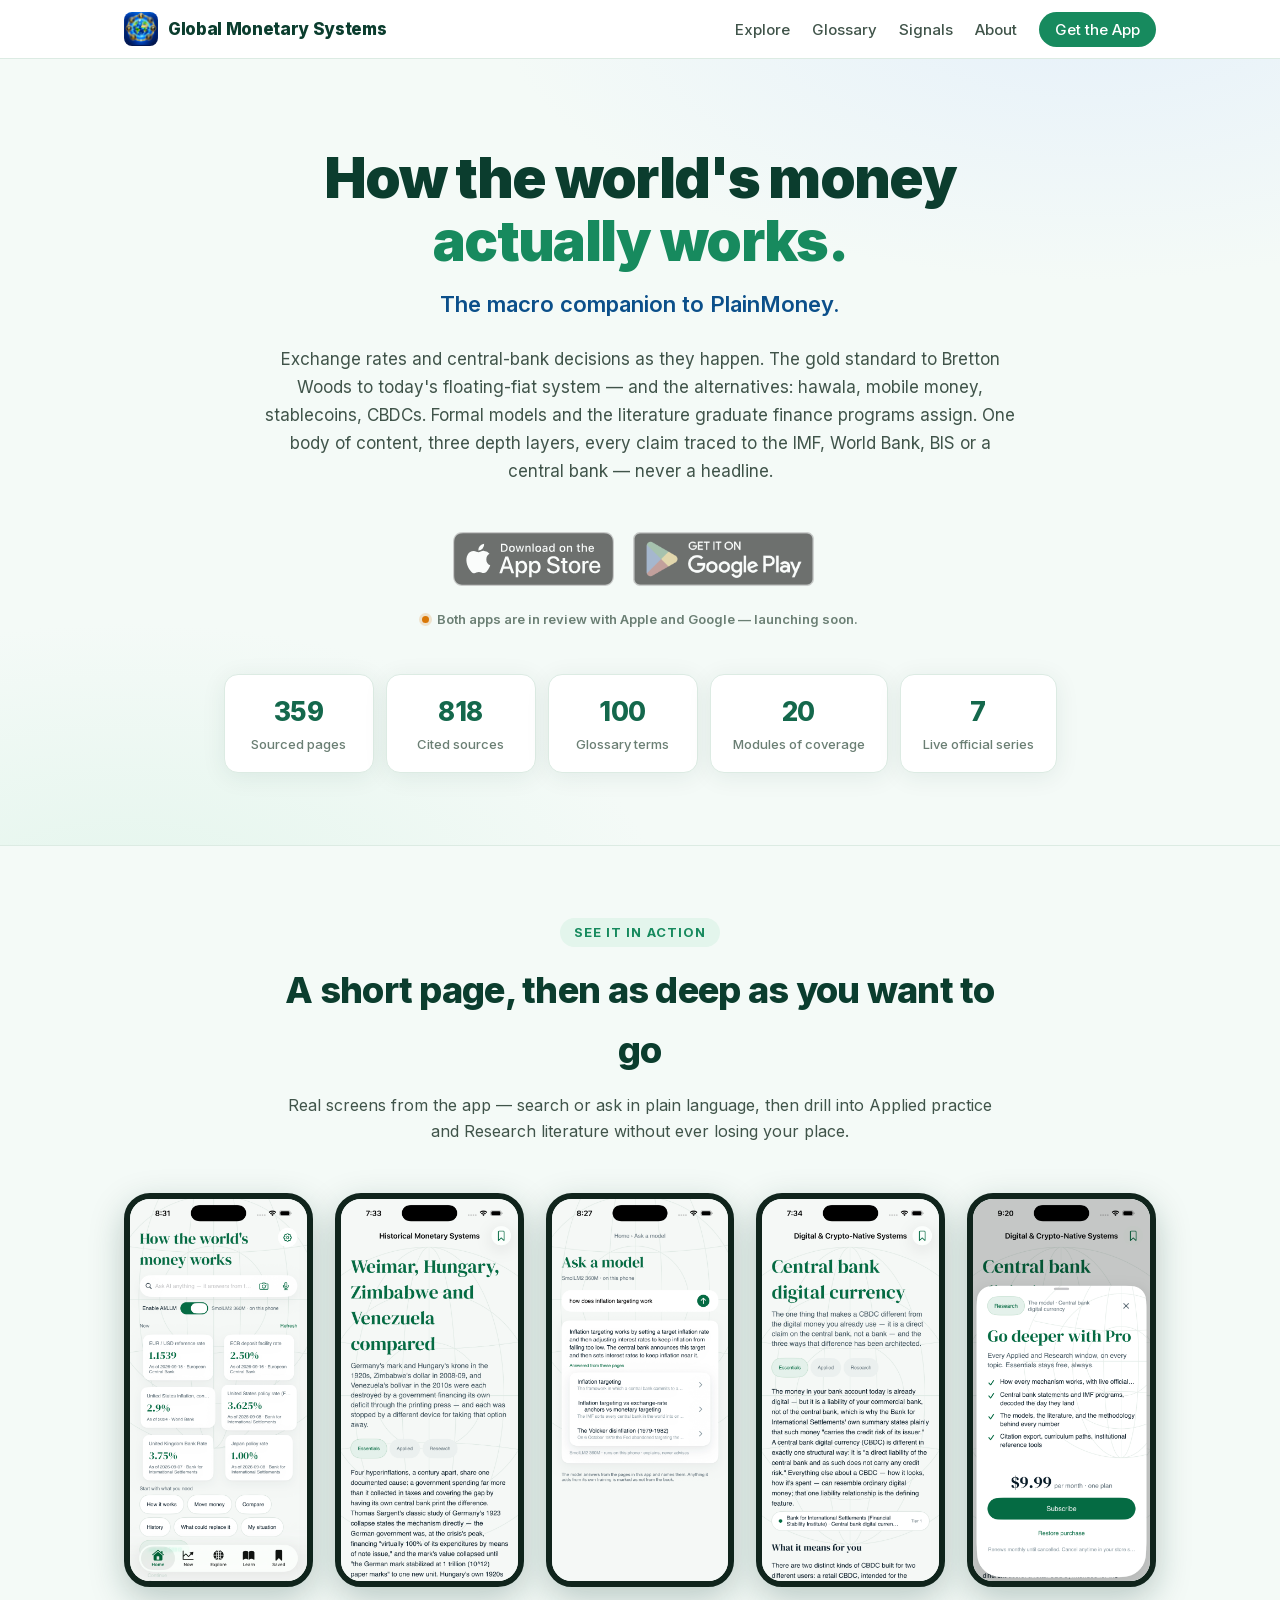
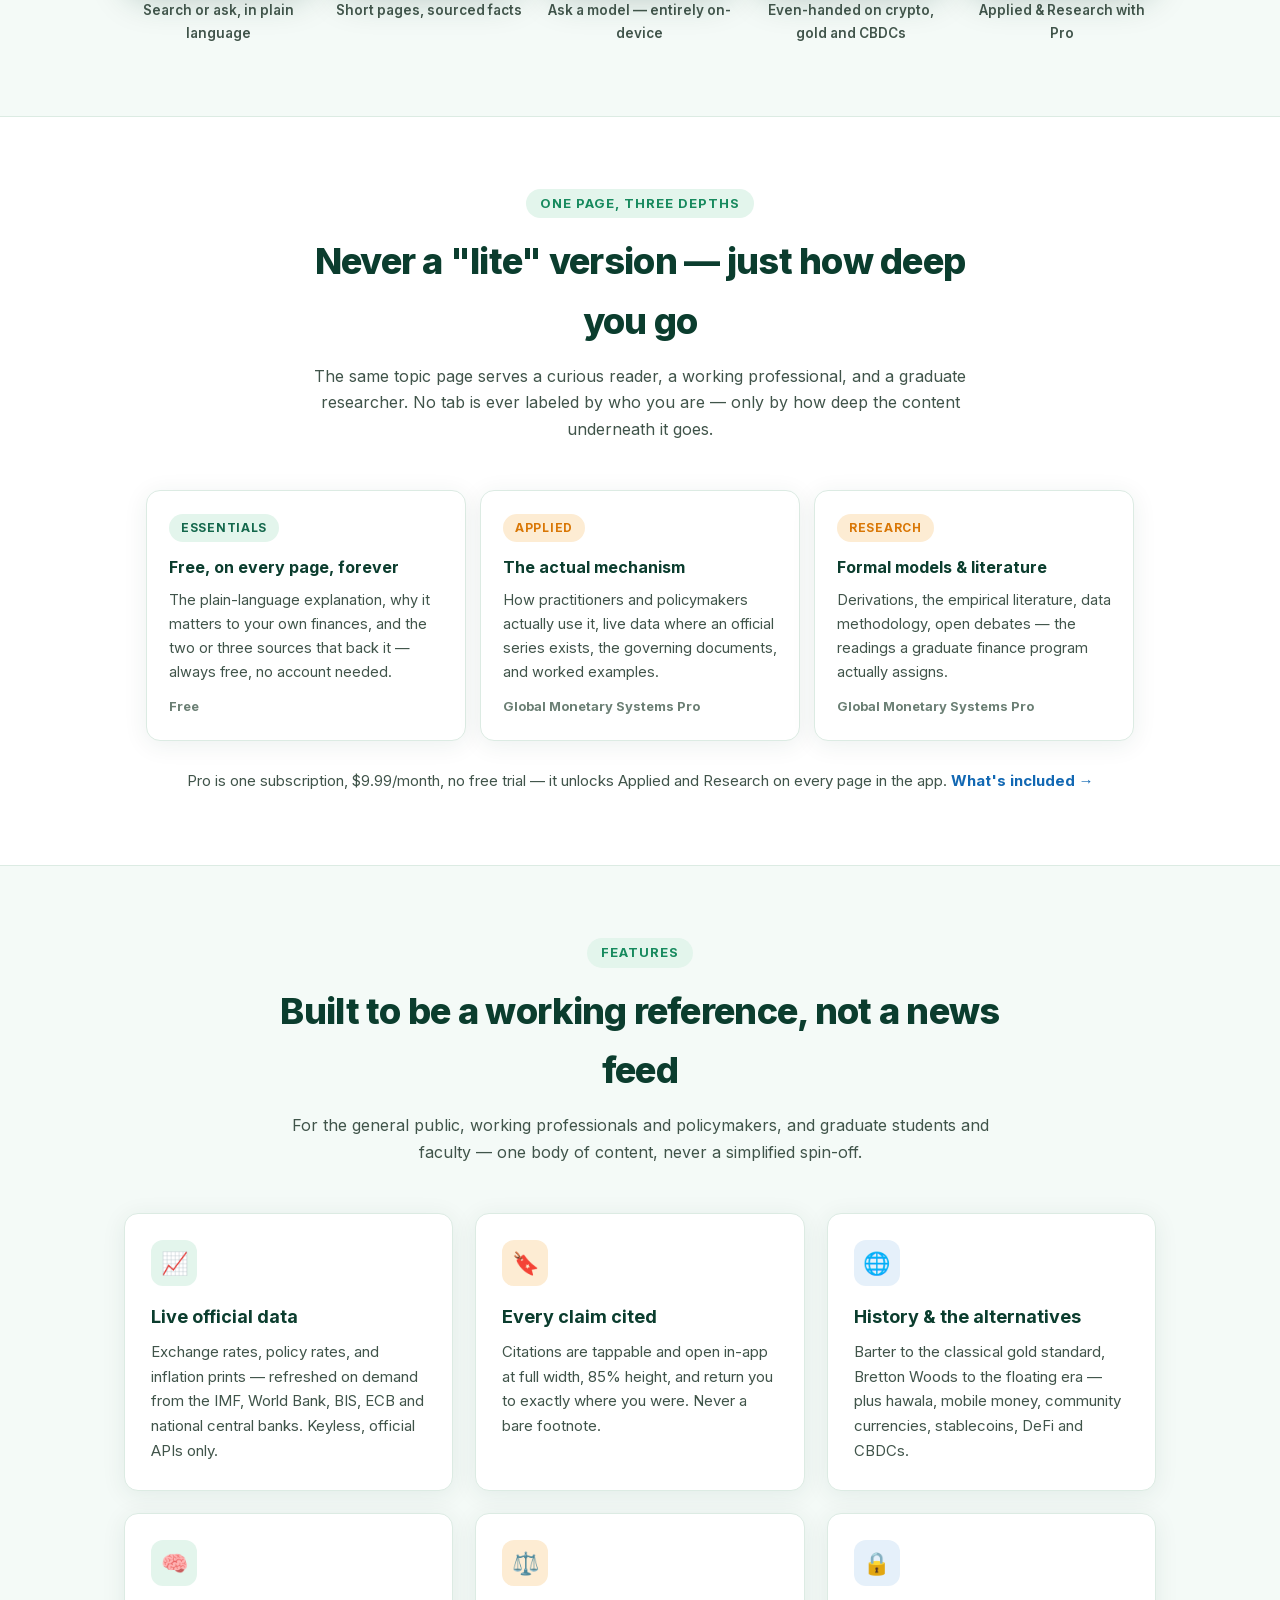
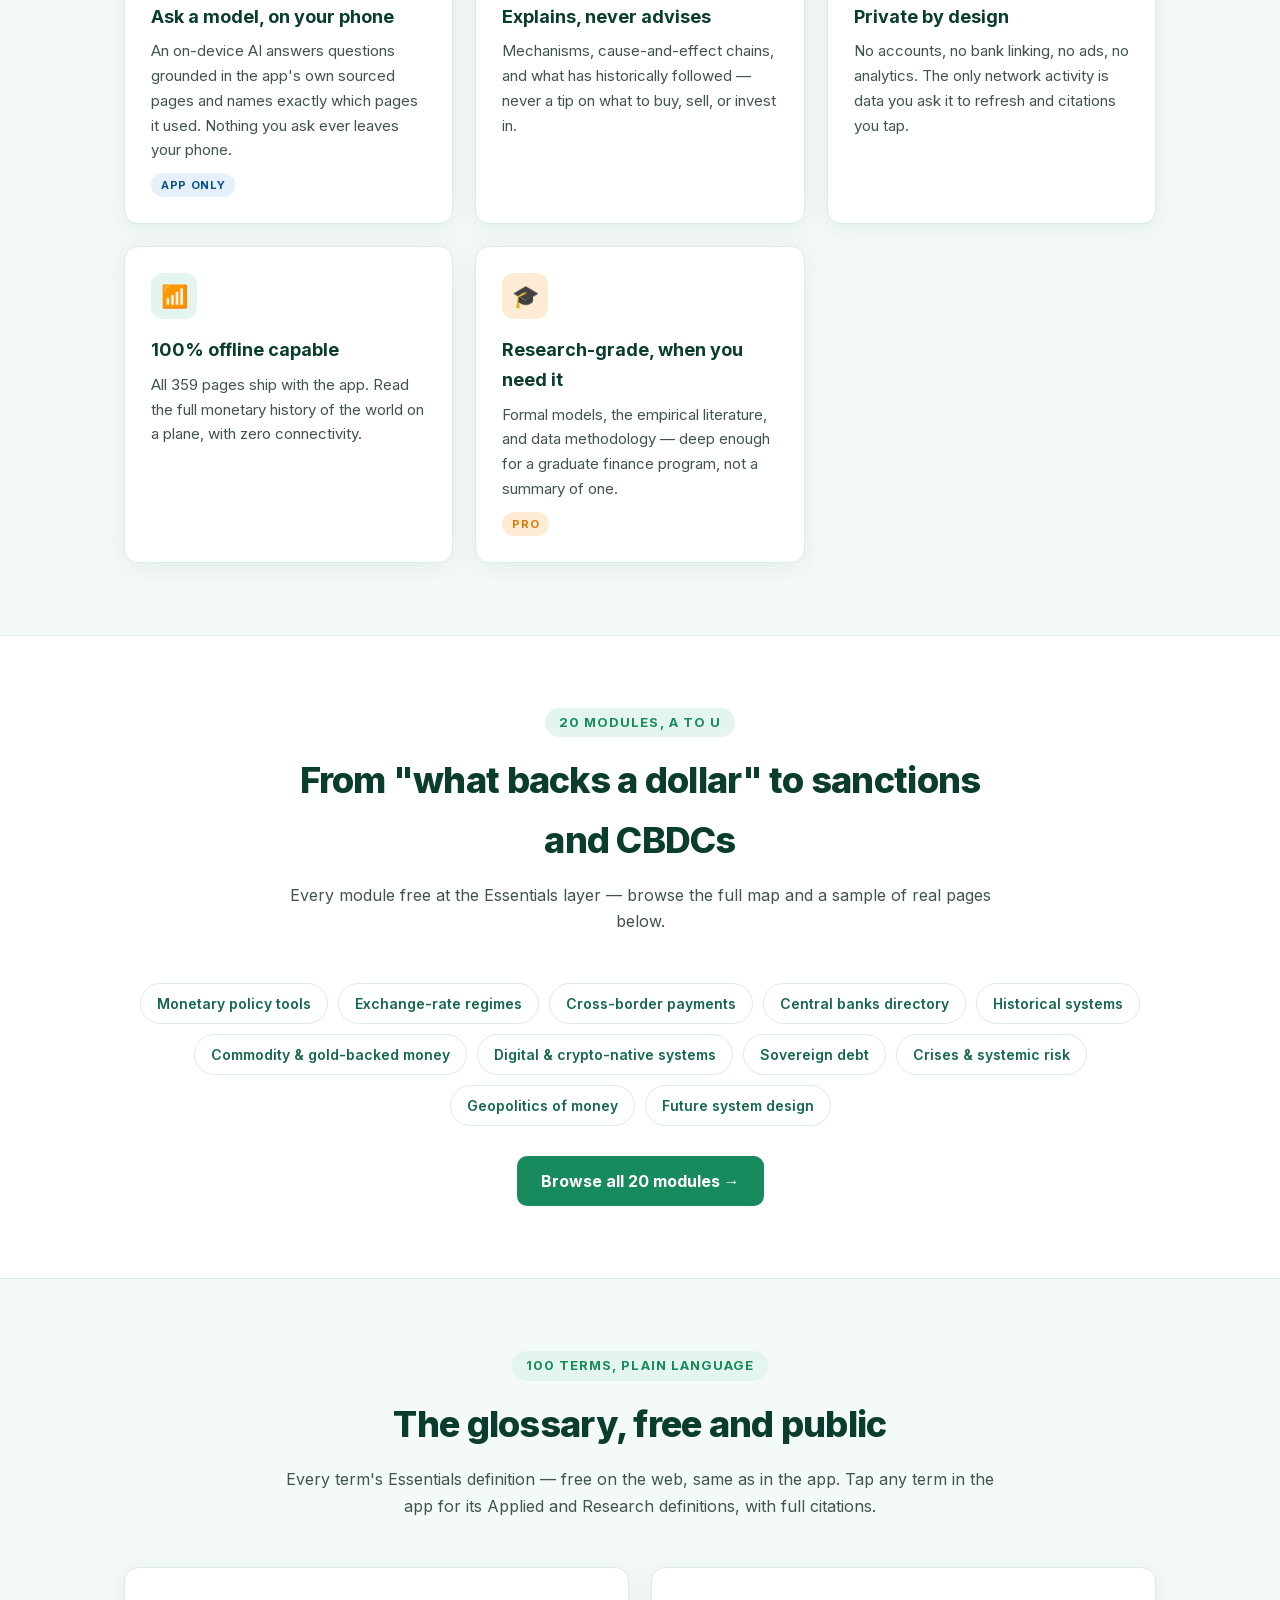
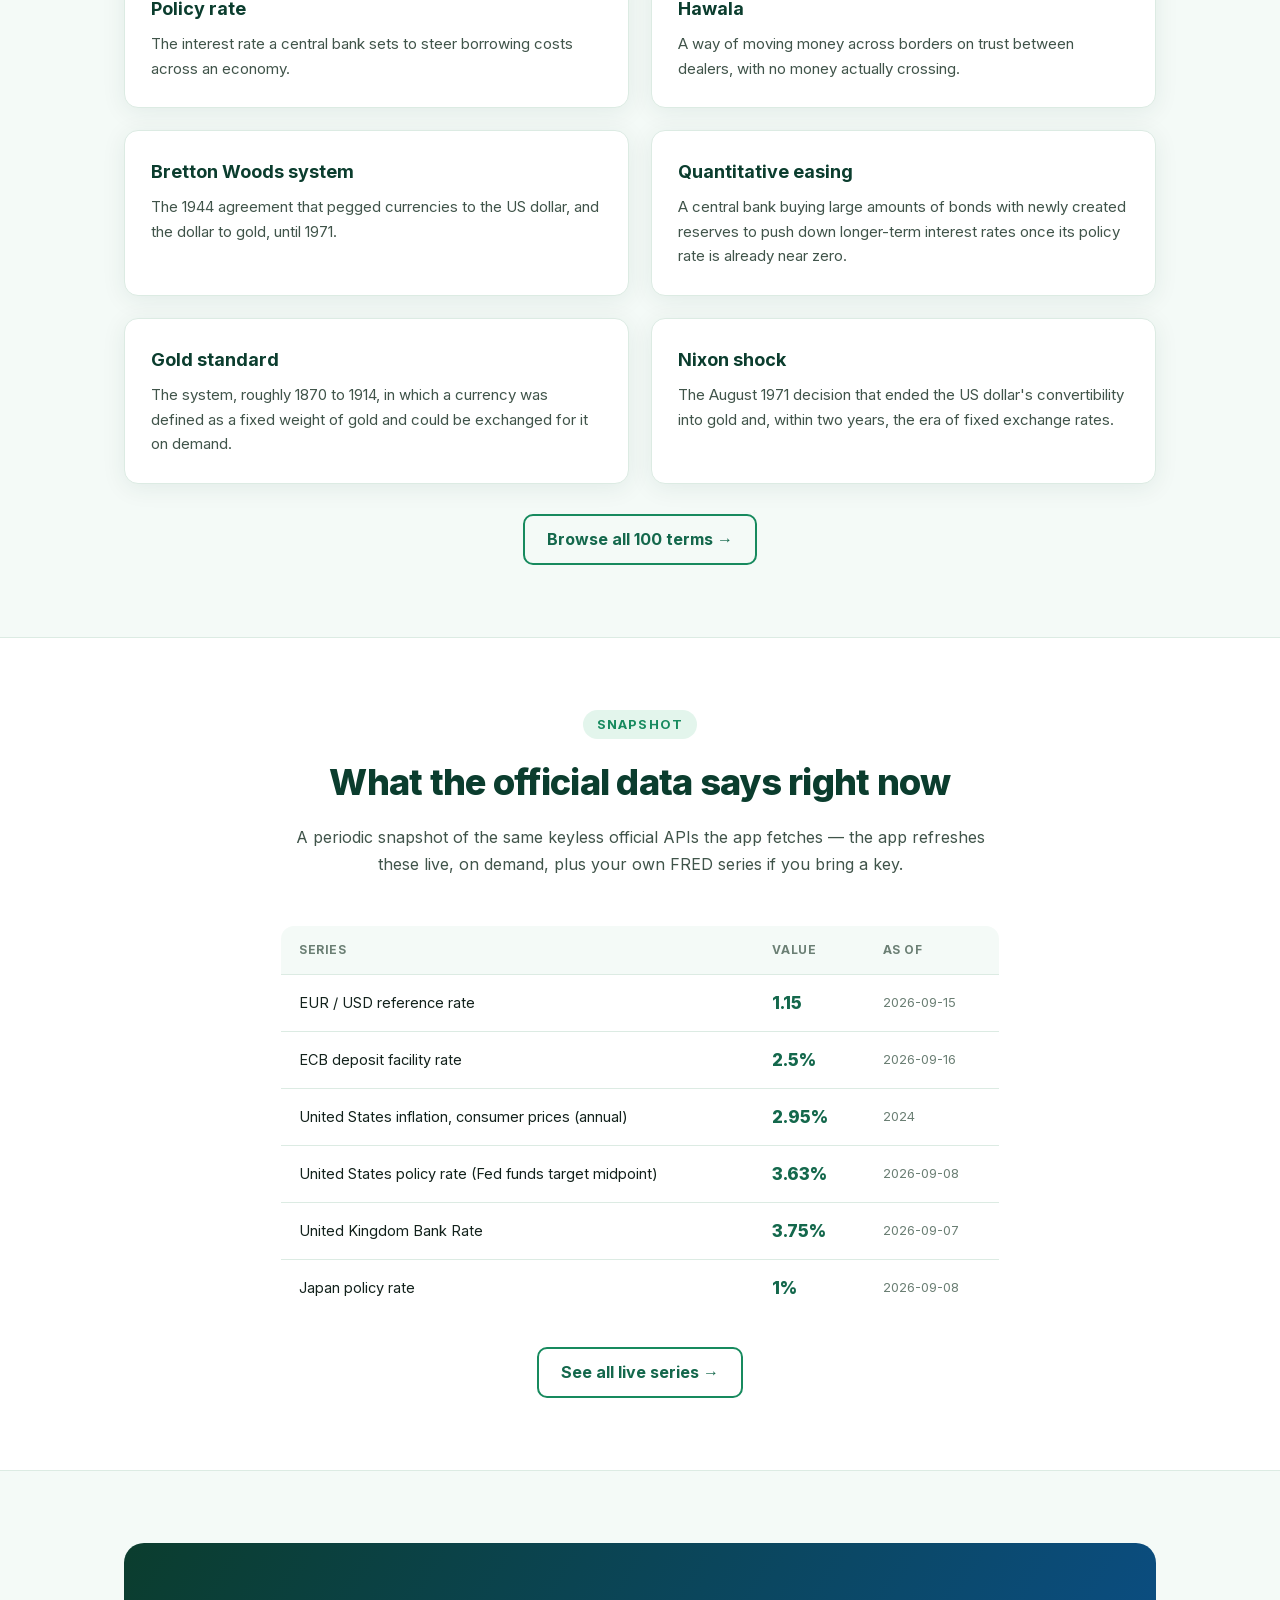
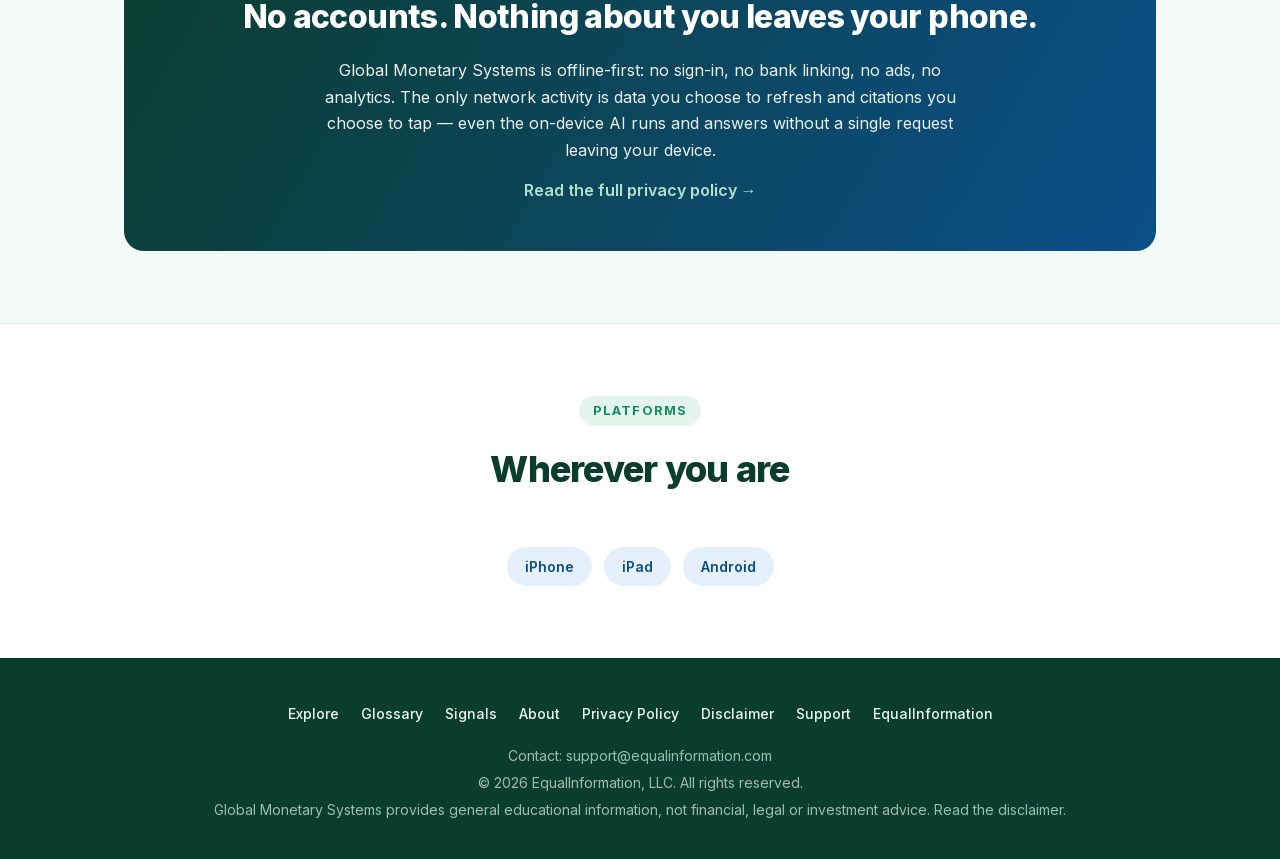
==== commit 3f282651: "Restyle to literally match nutrisize-health-site's palette and font Bhim's original brief was to reu" ====
--- a/index.html
+++ b/index.html
@@ -5,15 +5,15 @@
     <meta name="viewport" content="width=device-width, initial-scale=1.0">
     <title>Global Monetary Systems — How the World's Money Actually Works</title>
     <meta name="description" content="A sourced reference on the global monetary system — live official rates, monetary history from the gold standard to CBDCs, and an on-device AI that explains, never advises. Free Essentials on every page; Applied and Research with Pro.">
-    <link rel="canonical" href="https://bpupadhyaya.github.io/global-monetary-systems-site/">
+    <link rel="canonical" href="https://equalinformation.com/global-monetary-systems-site/">
     <link rel="icon" type="image/png" href="assets/img/favicon.png">
     <link rel="apple-touch-icon" href="assets/img/apple-touch-icon.png">
     <link rel="manifest" href="site.webmanifest">
-    <meta name="theme-color" content="#0A4A32">
+    <meta name="theme-color" content="#0b3d2e">
     <meta property="og:title" content="Global Monetary Systems — How the World's Money Actually Works">
     <meta property="og:description" content="Live official rates, sourced monetary history, and an on-device AI that explains, never advises. Free Essentials on every page; Applied and Research with Pro.">
-    <meta property="og:url" content="https://bpupadhyaya.github.io/global-monetary-systems-site/">
-    <meta property="og:image" content="https://bpupadhyaya.github.io/global-monetary-systems-site/assets/img/og-image.png">
+    <meta property="og:url" content="https://equalinformation.com/global-monetary-systems-site/">
+    <meta property="og:image" content="https://equalinformation.com/global-monetary-systems-site/assets/img/og-image.png">
     <meta property="og:image:width" content="1200">
     <meta property="og:image:height" content="630">
     <meta property="og:type" content="website">
@@ -21,10 +21,8 @@
     <meta name="twitter:card" content="summary_large_image">
     <meta name="twitter:title" content="Global Monetary Systems — How the World's Money Actually Works">
     <meta name="twitter:description" content="Live official rates, sourced monetary history, and an on-device AI that explains, never advises.">
-    <meta name="twitter:image" content="https://bpupadhyaya.github.io/global-monetary-systems-site/assets/img/og-image.png">
-    <link rel="preconnect" href="https://fonts.googleapis.com">
-    <link rel="preconnect" href="https://fonts.gstatic.com" crossorigin>
-    <link href="https://fonts.googleapis.com/css2?family=DM+Serif+Display:ital@0;1&family=DM+Sans:wght@400;500;600;700&display=swap" rel="stylesheet">
+    <meta name="twitter:image" content="https://equalinformation.com/global-monetary-systems-site/assets/img/og-image.png">
+    <link rel="stylesheet" href="assets/fonts/inter.css">
     <link rel="stylesheet" href="assets/css/style.css">
     <script type="application/ld+json">
     {
@@ -32,8 +30,8 @@
       "@type": "MobileApplication",
       "name": "Global Monetary Systems",
       "description": "A sourced reference on how the world's monetary system works — live official data, monetary history, and the design space for future systems, in three depth layers: Essentials (free), Applied and Research (Pro).",
-      "url": "https://bpupadhyaya.github.io/global-monetary-systems-site/",
-      "image": "https://bpupadhyaya.github.io/global-monetary-systems-site/assets/img/icon-512.png",
+      "url": "https://equalinformation.com/global-monetary-systems-site/",
+      "image": "https://equalinformation.com/global-monetary-systems-site/assets/img/icon-512.png",
       "applicationCategory": "FinanceApplication",
       "operatingSystem": "iOS, iPadOS, Android",
       "offers": {
--- a/assets/fonts/inter.css
+++ b/assets/fonts/inter.css
@@ -0,0 +1,10 @@
+/* Inter variable font (latin subset) — self-hosted, no third-party requests.
+   Single variable file covers all weights 100–900. */
+@font-face {
+    font-family: 'Inter';
+    font-style: normal;
+    font-weight: 100 900;
+    font-display: swap;
+    src: url(inter-latin-var.woff2) format('woff2');
+    unicode-range: U+0000-00FF, U+0131, U+0152-0153, U+02BB-02BC, U+02C6, U+02DA, U+02DC, U+0304, U+0308, U+0329, U+2000-206F, U+20AC, U+2122, U+2191, U+2193, U+2212, U+2215, U+FEFF, U+FFFD;
+}
--- a/assets/css/style.css
+++ b/assets/css/style.css
@@ -1,31 +1,28 @@
 /* Global Monetary Systems — brand stylesheet
-   Palette: "Atlas · Green" (DESIGN.md §10) — cool near-white, display green, navy/gold/teal
-   accents lifted from the app icon. Typography: DM Serif Display (headlines) + DM Sans (body). */
+   Palette and type copied literally from nutrisize-health-site: clinical blue (trust) +
+   green (go/verified), Inter throughout. Structure/components are this site's own. */
 
 :root {
-    --green-900: #0A4A32;
-    --green-800: #0C5A3D;
-    --green-700: #0E6B45;   /* display green — headings, numbers, links, active pill */
-    --green-600: #158552;
-    --green-500: #1B8A5A;   /* sparkline */
-    --green-100: #E3F1EA;   /* soft tint */
-    --navy-900: #00193C;
-    --navy-700: #072243;
-    --gold-500: #C9971F;
-    --gold-300: #F3D58D;
-    --teal-500: #3C8892;
-    --teal-300: #56A5B2;
-    --ink: #10202B;
-    --ink-soft: #3C4C55;
-    --ink-faint: #5C6C75;
+    --green-900: #0b3d2e;
+    --green-700: #14684c;
+    --green-600: #178a5e;
+    --green-500: #1fa971;
+    --green-100: #e3f5ec;
+    --blue-700: #0b4f8a;
+    --blue-600: #1268b3;
+    --blue-100: #e5f0fa;
+    --amber-500: #d97706;
+    --amber-100: #fdecd3;
+    --red-500: #dc2626;
+    --ink: #12211b;
+    --ink-soft: #40544a;
+    --ink-faint: #6b7f74;
     --paper: #ffffff;
-    --paper-tint: #F5F8F6;   /* Atlas near-white */
-    --graticule: #C7D9D0;    /* watermark line color */
-    --line: #DCE7E1;
-    --amber-500: #C9971F;
+    --paper-tint: #f4faf7;
+    --line: #dcebe3;
     --radius: 14px;
-    --shadow: 0 4px 24px rgba(10, 40, 30, 0.08);
-    --maxw: 1120px;
+    --shadow: 0 4px 24px rgba(11, 61, 46, 0.08);
+    --maxw: 1080px;
 }
 
 * { margin: 0; padding: 0; box-sizing: border-box; }
@@ -33,35 +30,24 @@
 html { scroll-behavior: smooth; }
 
 body {
-    font-family: 'DM Sans', -apple-system, BlinkMacSystemFont, 'Segoe UI', Roboto, sans-serif;
+    font-family: 'Inter', -apple-system, BlinkMacSystemFont, 'Segoe UI', Roboto, sans-serif;
     color: var(--ink);
     background: var(--paper);
     line-height: 1.65;
     -webkit-font-smoothing: antialiased;
 }
 
-h1, h2, .serif { font-family: 'DM Serif Display', Georgia, serif; }
-
 img { max-width: 100%; }
 
-a { color: var(--green-700); text-decoration: none; }
+a { color: var(--blue-600); text-decoration: none; }
 a:hover { text-decoration: underline; }
 
 .wrap { max-width: var(--maxw); margin: 0 auto; padding: 0 24px; }
-
-/* ---------- Graticule watermark ---------- */
-.graticule-bg {
-    background-image:
-        repeating-linear-gradient(90deg, var(--graticule) 0 1px, transparent 1px 140px),
-        repeating-linear-gradient(0deg, var(--graticule) 0 1px, transparent 1px 140px);
-    background-position: center;
-    opacity: 1;
-}
 
 /* ---------- Navigation ---------- */
 nav {
     position: sticky; top: 0; z-index: 50;
-    background: rgba(255, 255, 255, 0.94);
+    background: rgba(255, 255, 255, 0.92);
     backdrop-filter: blur(10px);
     border-bottom: 1px solid var(--line);
 }
@@ -71,44 +57,36 @@
 }
 .nav-logo {
     display: flex; align-items: center; gap: 10px;
-    font-weight: 700; font-size: 16px; color: var(--navy-900);
-    letter-spacing: -0.01em; font-family: 'DM Sans', sans-serif;
+    font-weight: 800; font-size: 17px; color: var(--green-900);
+    letter-spacing: -0.02em;
 }
 .nav-logo:hover { text-decoration: none; }
-.nav-logo img { width: 32px; height: 32px; border-radius: 8px; }
+.nav-logo img { width: 34px; height: 34px; border-radius: 8px; }
 .nav-links {
     display: flex; gap: 22px; list-style: none; margin-left: auto; align-items: center;
 }
 .nav-links a { color: var(--ink-soft); font-size: 15px; font-weight: 500; }
 .nav-links a:hover { color: var(--green-700); text-decoration: none; }
 .nav-cta {
-    background: var(--green-700); color: #fff !important;
+    background: var(--green-600); color: #fff !important;
     padding: 8px 16px; border-radius: 999px; font-weight: 600;
 }
-.nav-cta:hover { background: var(--green-800); }
+.nav-cta:hover { background: var(--green-700); }
 .mobile-menu-btn {
     display: none; margin-left: auto; background: none; border: none;
-    font-size: 24px; color: var(--navy-900); cursor: pointer;
+    font-size: 24px; color: var(--green-900); cursor: pointer;
 }
 
 /* ---------- Hero ---------- */
 .hero {
-    position: relative; overflow: hidden;
-    background: var(--paper-tint);
-    padding: 84px 0 68px;
+    background:
+        radial-gradient(1000px 500px at 85% -10%, var(--blue-100) 0%, transparent 60%),
+        radial-gradient(900px 500px at 10% 110%, var(--green-100) 0%, transparent 60%),
+        var(--paper-tint);
+    padding: 88px 0 72px;
     text-align: center;
 }
-.hero::before {
-    content: ""; position: absolute; inset: 0;
-    background-image:
-        repeating-linear-gradient(90deg, var(--graticule) 0 1px, transparent 1px 130px),
-        repeating-linear-gradient(0deg, var(--graticule) 0 1px, transparent 1px 130px);
-    -webkit-mask-image: radial-gradient(700px 420px at 50% 0%, #000 0%, transparent 75%);
-    mask-image: radial-gradient(700px 420px at 50% 0%, #000 0%, transparent 75%);
-    opacity: 0.55; pointer-events: none;
-}
-.hero .wrap { position: relative; }
-.hero-sub { padding: 56px 0 36px; }
+.hero-sub { padding: 56px 0 40px; }
 
 .crumbs { background: #fff; border-bottom: 1px solid var(--line); }
 .crumbs .wrap { padding: 11px 24px; font-size: 13px; color: var(--ink-faint);
@@ -119,61 +97,60 @@
 .crumbs .current { color: var(--ink-soft); }
 
 .hero h1 {
-    font-size: clamp(32px, 5.2vw, 54px);
-    font-weight: 400; letter-spacing: -0.01em; line-height: 1.14;
-    color: var(--navy-900);
-}
-.hero h1 .accent { color: var(--green-700); }
+    font-size: clamp(34px, 5.5vw, 56px);
+    font-weight: 900; letter-spacing: -0.03em; line-height: 1.12;
+    color: var(--green-900);
+}
+.hero h1 .accent { color: var(--green-600); }
 .hero .tagline {
-    margin-top: 14px; font-size: clamp(17px, 2.2vw, 21px);
-    font-weight: 600; color: var(--green-700); font-style: italic;
-    font-family: 'DM Serif Display', Georgia, serif;
+    margin-top: 14px; font-size: clamp(17px, 2.4vw, 22px);
+    font-weight: 600; color: var(--blue-700);
 }
 .hero .lede {
-    margin: 20px auto 0; max-width: 760px;
+    margin: 22px auto 0; max-width: 760px;
     font-size: 17px; color: var(--ink-soft);
 }
 
 /* Store badges */
 .store-buttons {
-    margin-top: 30px; display: flex; gap: 6px; justify-content: center;
+    margin-top: 34px; display: flex; gap: 6px; justify-content: center;
     align-items: center; flex-wrap: wrap;
 }
 .store-buttons a:hover { opacity: 0.85; }
-.badge-ios { height: 52px; width: auto; display: block; }
-.badge-play { height: 78px; width: auto; display: block; }
+.badge-ios { height: 54px; width: auto; display: block; }
+.badge-play { height: 80px; width: auto; display: block; }
 .store-buttons.pending a, .store-buttons.pending span { filter: grayscale(60%); opacity: 0.55; }
 .pending-note {
     margin-top: 10px; font-size: 13px; color: var(--ink-faint); font-weight: 600;
     display: flex; align-items: center; justify-content: center; gap: 8px;
 }
 .pending-note .pip {
-    width: 7px; height: 7px; border-radius: 50%; background: var(--gold-500);
-    display: inline-block; box-shadow: 0 0 0 3px rgba(201,151,31,0.18);
+    width: 7px; height: 7px; border-radius: 50%; background: var(--amber-500);
+    display: inline-block; box-shadow: 0 0 0 3px rgba(217,119,6,0.18);
 }
 
 /* Stats band */
 .stats {
     display: flex; justify-content: center; gap: 12px; flex-wrap: wrap;
-    margin-top: 40px;
+    margin-top: 44px;
 }
 .stat {
     background: #fff; border: 1px solid var(--line); border-radius: var(--radius);
-    box-shadow: var(--shadow); padding: 16px 22px; min-width: 148px;
-}
-.stat .num { font-size: 25px; font-weight: 700; color: var(--green-700); letter-spacing: -0.02em; font-family: 'DM Serif Display', serif; }
+    box-shadow: var(--shadow); padding: 16px 22px; min-width: 150px;
+}
+.stat .num { font-size: 26px; font-weight: 800; color: var(--green-700); letter-spacing: -0.02em; }
 .stat .label { font-size: 13px; color: var(--ink-faint); font-weight: 500; }
 
 /* ---------- Sections ---------- */
 section { padding: 72px 0; }
 section.tint { background: var(--paper-tint); border-top: 1px solid var(--line); border-bottom: 1px solid var(--line); }
-.section-head { text-align: center; max-width: 740px; margin: 0 auto 48px; }
+.section-head { text-align: center; max-width: 720px; margin: 0 auto 48px; }
 .section-head .kicker {
     display: inline-block; font-size: 13px; font-weight: 700; letter-spacing: 0.08em;
-    text-transform: uppercase; color: var(--green-700);
+    text-transform: uppercase; color: var(--green-600);
     background: var(--green-100); border-radius: 999px; padding: 4px 14px; margin-bottom: 14px;
 }
-.section-head h2 { font-size: clamp(25px, 3.8vw, 34px); font-weight: 400; letter-spacing: -0.01em; color: var(--navy-900); }
+.section-head h2 { font-size: clamp(26px, 4vw, 36px); font-weight: 800; letter-spacing: -0.02em; color: var(--green-900); }
 .section-head p { margin-top: 12px; color: var(--ink-soft); }
 
 /* Feature grid */
@@ -184,23 +161,24 @@
     box-shadow: var(--shadow); padding: 26px;
 }
 .card .icon {
-    width: 44px; height: 44px; border-radius: 12px; display: flex;
-    align-items: center; justify-content: center; font-size: 21px;
+    width: 46px; height: 46px; border-radius: 12px; display: flex;
+    align-items: center; justify-content: center; font-size: 22px;
     background: var(--green-100); margin-bottom: 16px;
 }
-.card .icon.gold { background: #FBF0D9; }
-.card .icon.teal { background: #E4F1F2; }
-.card h3 { font-size: 17px; font-weight: 700; color: var(--navy-900); margin-bottom: 8px; }
+.card .icon.blue { background: var(--blue-100); }
+.card .icon.gold { background: var(--amber-100); }
+.card .icon.teal { background: var(--blue-100); }
+.card h3 { font-size: 18px; font-weight: 700; color: var(--green-900); margin-bottom: 8px; }
 .card p { font-size: 15px; color: var(--ink-soft); }
 .card .pro-tag {
     display: inline-block; margin-top: 10px; font-size: 11px; font-weight: 700;
-    letter-spacing: 0.06em; text-transform: uppercase; color: var(--gold-500);
-    background: #FBF0D9; padding: 3px 10px; border-radius: 999px;
+    letter-spacing: 0.06em; text-transform: uppercase; color: var(--amber-500);
+    background: var(--amber-100); padding: 3px 10px; border-radius: 999px;
 }
 .card .app-tag {
     display: inline-block; margin-top: 10px; font-size: 11px; font-weight: 700;
-    letter-spacing: 0.06em; text-transform: uppercase; color: var(--teal-500);
-    background: #E4F1F2; padding: 3px 10px; border-radius: 999px;
+    letter-spacing: 0.06em; text-transform: uppercase; color: var(--blue-700);
+    background: var(--blue-100); padding: 3px 10px; border-radius: 999px;
 }
 
 /* App screenshots strip */
@@ -212,8 +190,8 @@
 .phone img {
     width: 100%; height: auto; display: block;
     border-radius: 26px;
-    border: 6px solid var(--navy-900);
-    box-shadow: 0 12px 34px rgba(0, 25, 60, 0.25);
+    border: 6px solid #10241c;
+    box-shadow: 0 12px 34px rgba(11, 61, 46, 0.25);
     background: #000;
 }
 .phone figcaption {
@@ -238,8 +216,8 @@
 }
 .layer-pill.essentials .tag { background: var(--green-100); color: var(--green-700); }
 .layer-pill.applied .tag,
-.layer-pill.research .tag { background: #FBF0D9; color: var(--gold-500); }
-.layer-pill h3 { font-size: 16px; color: var(--navy-900); margin-bottom: 8px; }
+.layer-pill.research .tag { background: var(--amber-100); color: var(--amber-500); }
+.layer-pill h3 { font-size: 16px; color: var(--green-900); margin-bottom: 8px; }
 .layer-pill p { font-size: 14.5px; color: var(--ink-soft); }
 .layer-pill .price { margin-top: 12px; font-size: 13px; font-weight: 700; color: var(--ink-faint); }
 
@@ -247,26 +225,26 @@
 .chips { display: flex; flex-wrap: wrap; gap: 10px; justify-content: center; }
 .chip {
     background: #fff; border: 1px solid var(--line); border-radius: 999px;
-    padding: 8px 16px; font-size: 14px; font-weight: 600; color: var(--green-800, #0f5b40);
+    padding: 8px 16px; font-size: 14px; font-weight: 600; color: var(--green-700);
 }
 .chip.locked { color: var(--ink-faint); }
-.chip.locked::after { content: " 🔒"; font-size: 11px; }
+.chip.locked::after { content: " \1F512"; font-size: 11px; }
 
 /* Platforms */
 .platforms { display: flex; flex-wrap: wrap; gap: 12px; justify-content: center; }
 .platform {
-    background: #E4F1F2; color: var(--teal-500);
+    background: var(--blue-100); color: var(--blue-700);
     border-radius: 999px; padding: 8px 18px; font-weight: 600; font-size: 14px;
 }
 
 /* Privacy banner */
 .privacy-banner {
-    background: linear-gradient(120deg, var(--navy-900), var(--green-900));
+    background: linear-gradient(120deg, var(--green-900), var(--blue-700));
     color: #fff; border-radius: 20px; padding: 48px 40px; text-align: center;
 }
-.privacy-banner h2 { font-size: clamp(23px, 3.4vw, 30px); font-weight: 400; letter-spacing: -0.01em; }
+.privacy-banner h2 { font-size: clamp(24px, 3.6vw, 32px); font-weight: 800; letter-spacing: -0.02em; }
 .privacy-banner p { margin: 14px auto 0; max-width: 660px; opacity: 0.92; }
-.privacy-banner a { color: var(--gold-300); font-weight: 600; }
+.privacy-banner a { color: #bdf0d8; font-weight: 600; }
 
 /* ---------- Explore / module directory ---------- */
 .module-grid { display: grid; grid-template-columns: repeat(2, 1fr); gap: 18px; }
@@ -277,10 +255,10 @@
 }
 .module-card .letter {
     display: inline-flex; align-items: center; justify-content: center;
-    width: 30px; height: 30px; border-radius: 9px; background: var(--navy-900); color: #fff;
+    width: 30px; height: 30px; border-radius: 9px; background: var(--green-700); color: #fff;
     font-weight: 700; font-size: 14px; margin-right: 10px; vertical-align: -7px;
 }
-.module-card h3 { display: inline; font-size: 16.5px; color: var(--navy-900); }
+.module-card h3 { display: inline; font-size: 16.5px; color: var(--green-900); }
 .module-card .q { margin-top: 8px; font-size: 14px; color: var(--ink-soft); }
 .module-card ul.teasers { margin: 12px 0 0; padding-left: 0; list-style: none; }
 .module-card ul.teasers li {
@@ -289,7 +267,7 @@
 }
 .module-card ul.teasers li:first-child { border-top: none; }
 .module-card ul.teasers li::before {
-    content: "›"; position: absolute; left: 0; color: var(--green-700); font-weight: 700;
+    content: "\203A"; position: absolute; left: 0; color: var(--green-700); font-weight: 700;
 }
 
 /* ---------- Glossary ---------- */
@@ -297,7 +275,7 @@
 .glossary-toolbar input[type="search"] {
     width: 100%; padding: 12px 16px; font-size: 15px; border: 1px solid var(--line);
     border-radius: 999px; font-family: inherit; color: var(--ink);
-    background: #fff url('data:image/svg+xml;utf8,<svg xmlns="http://www.w3.org/2000/svg" width="16" height="16" fill="none" stroke="%235C6C75" stroke-width="2"><circle cx="6.5" cy="6.5" r="5"/><line x1="10.5" y1="10.5" x2="15" y2="15"/></svg>') no-repeat 16px center;
+    background: #fff url('data:image/svg+xml;utf8,<svg xmlns="http://www.w3.org/2000/svg" width="16" height="16" fill="none" stroke="%236b7f74" stroke-width="2"><circle cx="6.5" cy="6.5" r="5"/><line x1="10.5" y1="10.5" x2="15" y2="15"/></svg>') no-repeat 16px center;
     padding-left: 42px;
 }
 .glossary-toolbar input[type="search"]:focus { outline: 2px solid var(--green-500); outline-offset: 1px; }
@@ -307,10 +285,10 @@
     break-inside: avoid; background: #fff; border: 1px solid var(--line); border-radius: 12px;
     padding: 16px 18px; margin-bottom: 16px;
 }
-.term dt { font-weight: 700; color: var(--navy-900); font-size: 15.5px; }
+.term dt { font-weight: 700; color: var(--green-900); font-size: 15.5px; }
 .term dt .aka { font-weight: 500; color: var(--ink-faint); font-size: 12.5px; }
 .term dd { margin: 6px 0 0; color: var(--ink-soft); font-size: 14.5px; }
-.term .more { display: block; margin-top: 8px; font-size: 12.5px; font-weight: 700; color: var(--gold-500); }
+.term .more { display: block; margin-top: 8px; font-size: 12.5px; font-weight: 700; color: var(--blue-600); }
 .term.hide { display: none; }
 .glossary-count { text-align: center; color: var(--ink-faint); font-size: 14px; margin: -14px 0 30px; }
 
@@ -322,21 +300,21 @@
     letter-spacing: 0.05em; text-transform: uppercase; border-bottom: 1px solid var(--line);
 }
 .signals-table tbody tr:not(:last-child) td { border-bottom: 1px solid var(--line); }
-.signals-table td.value { font-family: 'DM Serif Display', serif; color: var(--green-700); font-size: 18px; }
+.signals-table td.value { font-weight: 800; color: var(--green-700); font-size: 17px; }
 .signals-table td.asof { color: var(--ink-faint); font-size: 13px; }
 .signals-table td.source { color: var(--ink-faint); font-size: 13px; }
 .snapshot-note {
     background: var(--green-100); border: 1px solid #cbe6d8; border-radius: var(--radius);
-    padding: 16px 20px; margin: 22px 0; color: var(--green-800, #0f5b40); font-size: 14.5px;
+    padding: 16px 20px; margin: 22px 0; color: var(--green-700); font-size: 14.5px;
 }
 
 /* ---------- Content pages (privacy, disclaimer, support, about) ---------- */
-.page-title { padding: 52px 0 8px; }
-.page-title h1 { font-size: clamp(27px, 4.2vw, 38px); font-weight: 400; letter-spacing: -0.01em; color: var(--navy-900); }
+.page-title { padding: 56px 0 8px; }
+.page-title h1 { font-size: clamp(28px, 4.5vw, 40px); font-weight: 800; letter-spacing: -0.02em; color: var(--green-900); }
 .page-title .meta { color: var(--ink-faint); margin-top: 8px; font-size: 14px; }
 .content { padding: 32px 0 72px; max-width: 800px; }
-.content h2, .content h3 { color: var(--navy-900); margin: 32px 0 10px; letter-spacing: -0.01em; font-weight: 700; font-family: 'DM Sans', sans-serif; }
-.content h3 { font-size: 18px; }
+.content h2, .content h3 { color: var(--green-900); margin: 32px 0 10px; letter-spacing: -0.01em; }
+.content h3 { font-size: 19px; }
 .content p, .content li { color: var(--ink-soft); font-size: 15.5px; }
 .content ul { padding-left: 22px; margin: 10px 0; }
 .content li { margin: 6px 0; }
@@ -347,30 +325,30 @@
     font-size: 13px; font-weight: 700; vertical-align: 2px;
 }
 .notice {
-    background: #E4F1F2; border: 1px solid #cfe3e6; border-radius: var(--radius);
-    padding: 18px 22px; margin: 20px 0; color: var(--teal-500); font-size: 15px;
+    background: var(--blue-100); border: 1px solid #cbe1f5; border-radius: var(--radius);
+    padding: 18px 22px; margin: 20px 0; color: var(--blue-700); font-size: 15px;
 }
 
 /* Buttons */
 .btn {
-    display: inline-block; background: var(--green-700); color: #fff;
+    display: inline-block; background: var(--green-600); color: #fff;
     border-radius: 10px; padding: 12px 24px; font-weight: 700;
 }
-.btn:hover { background: var(--green-800); text-decoration: none; }
-.btn.outline { background: transparent; border: 2px solid var(--green-700); color: var(--green-700); padding: 10px 22px; }
-.btn.gold { background: var(--gold-500); }
-.btn.gold:hover { background: #b3860f; }
+.btn:hover { background: var(--green-700); text-decoration: none; }
+.btn.outline { background: transparent; border: 2px solid var(--green-600); color: var(--green-700); padding: 10px 22px; }
+.btn.gold { background: var(--amber-500); }
+.btn.gold:hover { background: #b3620a; }
 
 /* ---------- Footer ---------- */
 footer {
-    background: var(--navy-900); color: #cfe0ea; padding: 44px 0 36px;
+    background: var(--green-900); color: #cfe6db; padding: 44px 0 36px;
     font-size: 14px;
 }
 .footer-inner { max-width: var(--maxw); margin: 0 auto; padding: 0 24px; text-align: center; }
 .footer-links { list-style: none; display: flex; gap: 22px; justify-content: center; flex-wrap: wrap; margin-bottom: 18px; }
-.footer-links a { color: #eaf3f7; font-weight: 500; }
+.footer-links a { color: #eaf7f0; font-weight: 500; }
 .footer-copy { opacity: 0.75; line-height: 1.9; }
-.footer-copy a { color: var(--gold-300); }
+.footer-copy a { color: #bdf0d8; }
 
 /* ---------- Responsive ---------- */
 @media (max-width: 860px) {
@@ -387,5 +365,5 @@
 }
 @media (max-width: 560px) {
     .grid { grid-template-columns: 1fr; }
-    .hero { padding: 56px 0 48px; }
-}
+    .hero { padding: 60px 0 52px; }
+}
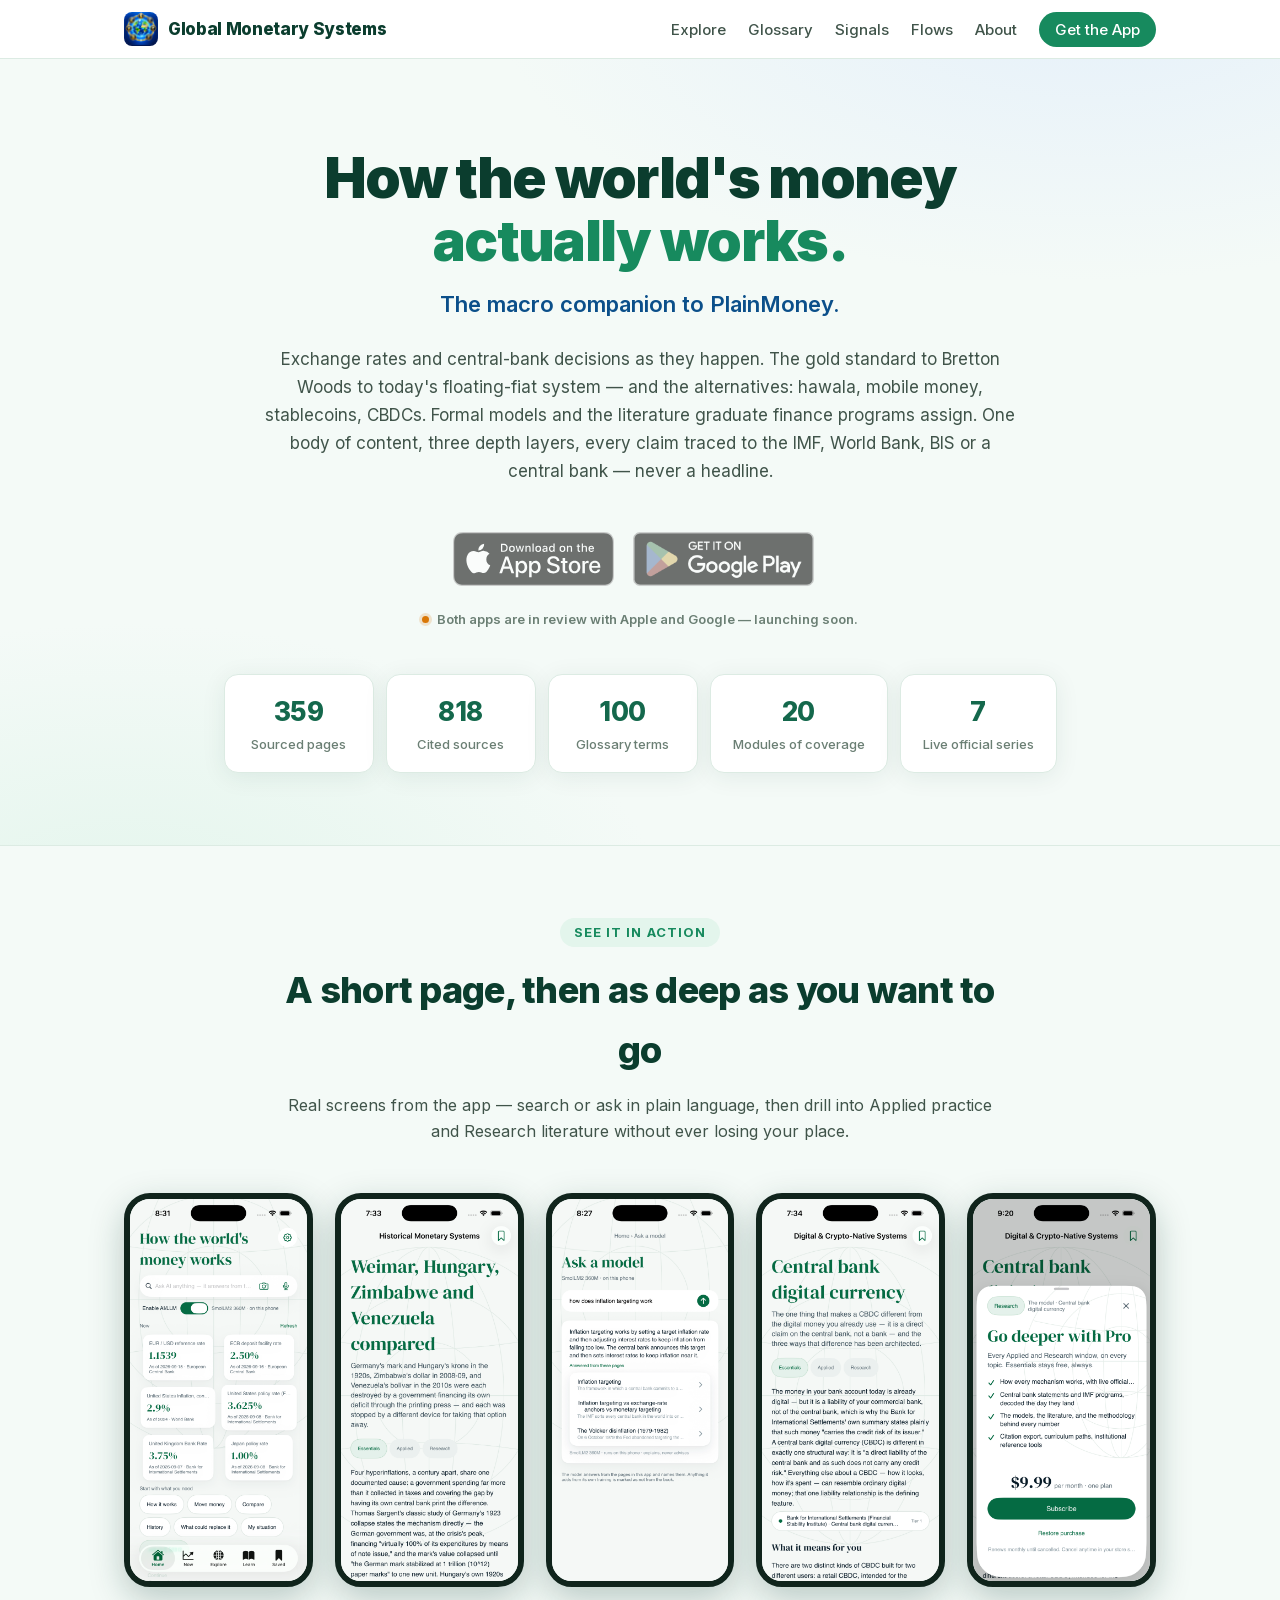
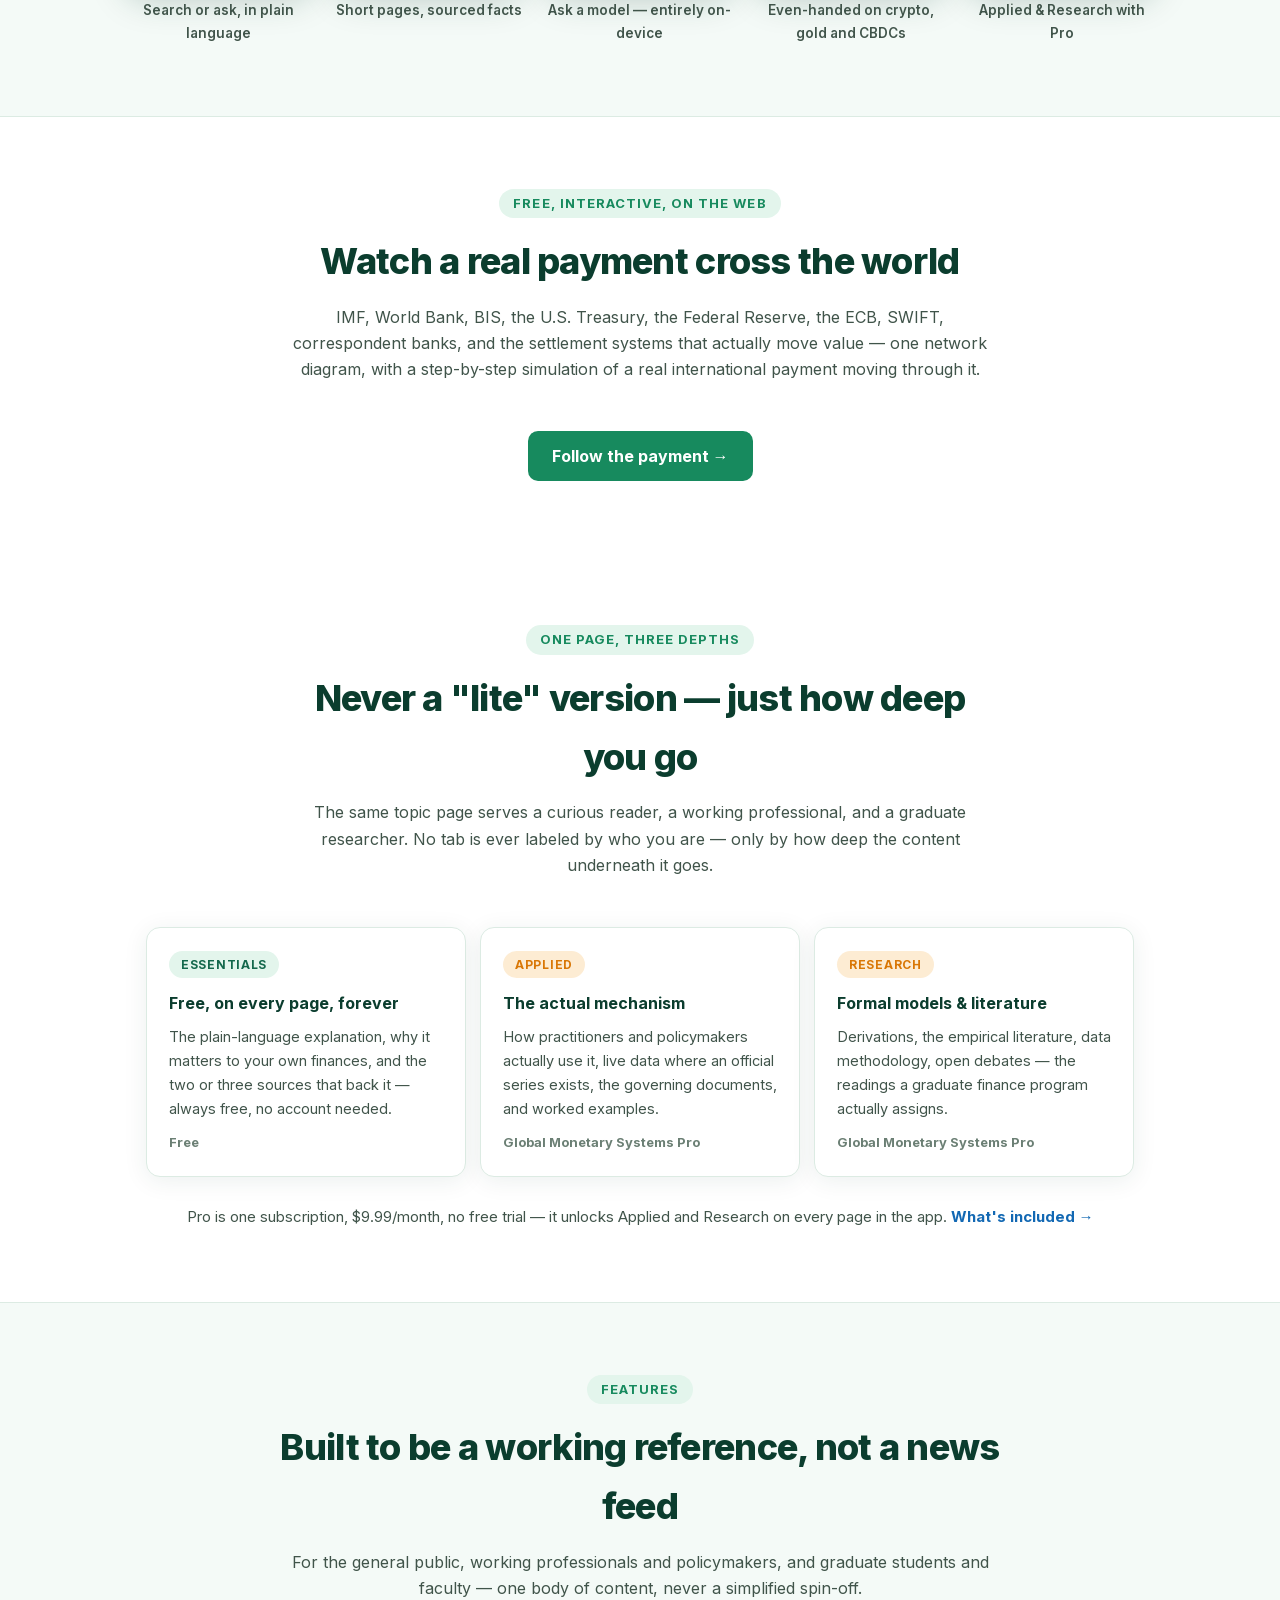
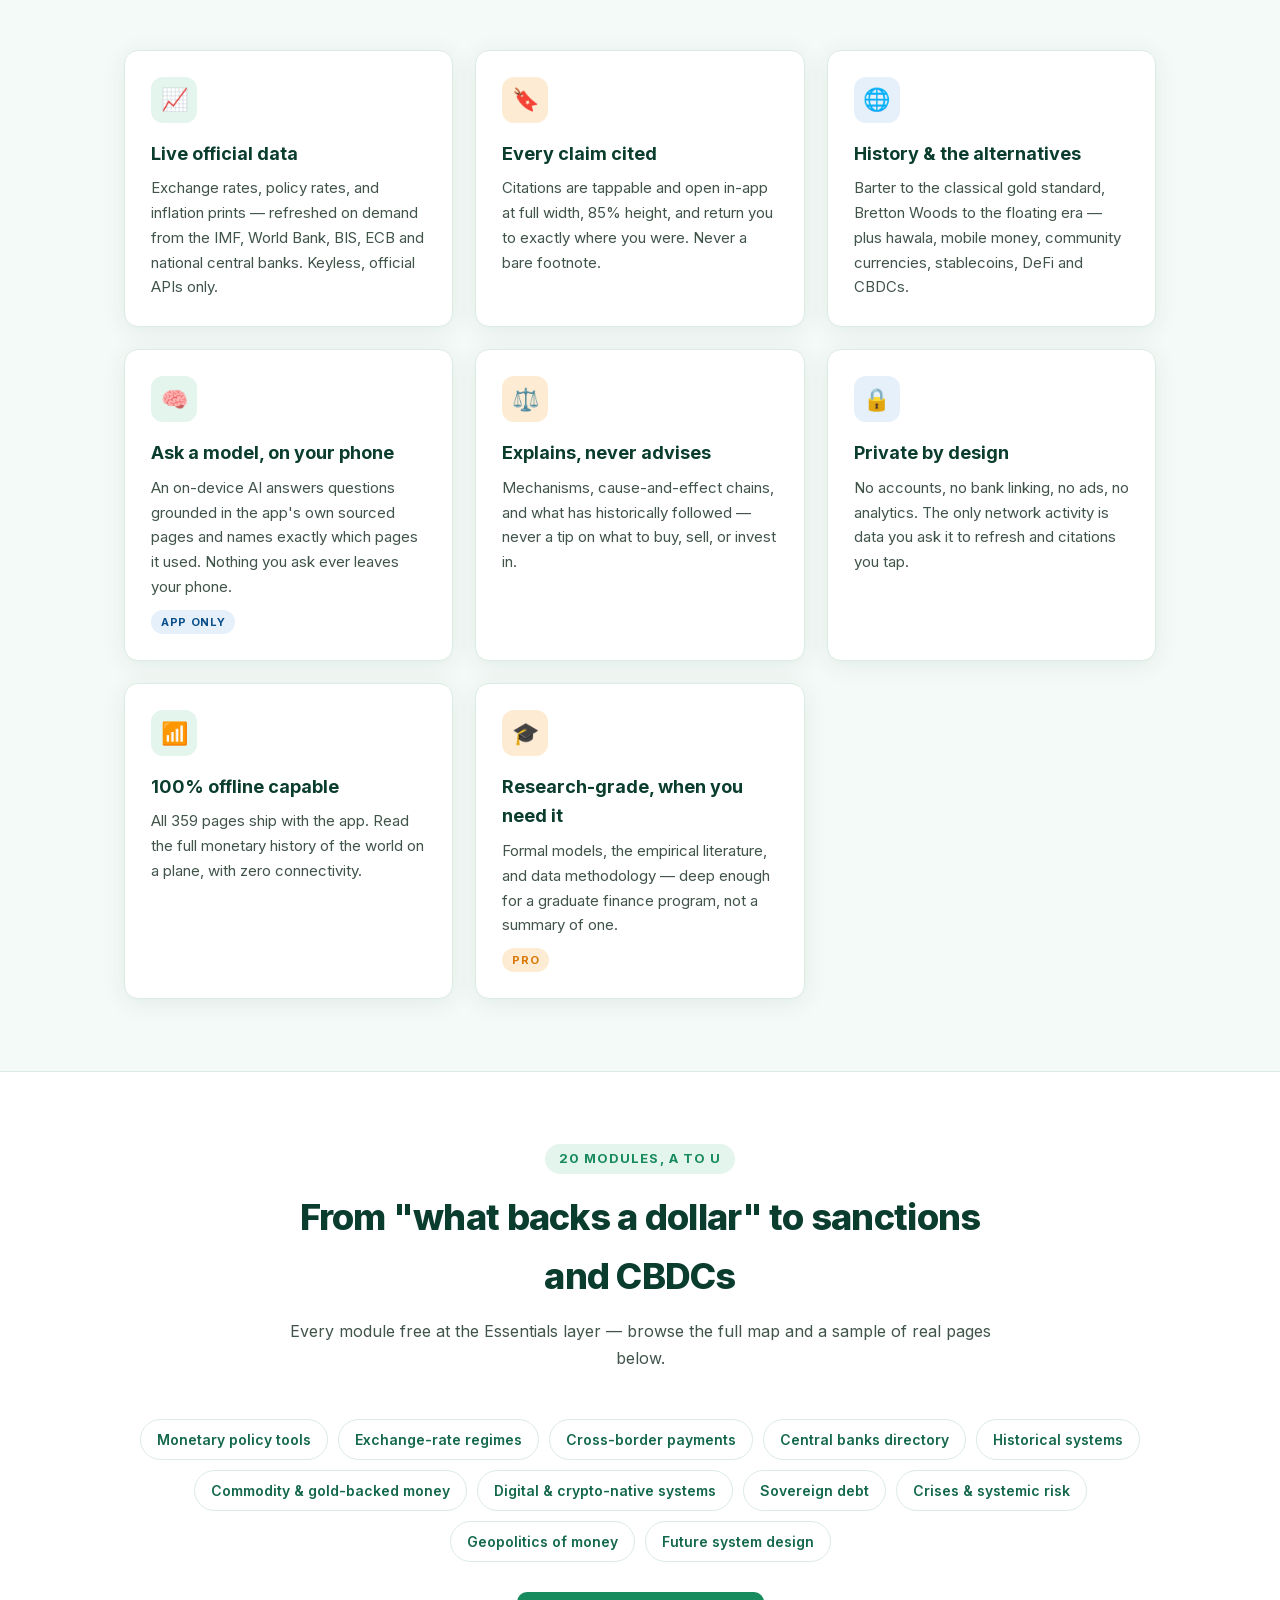
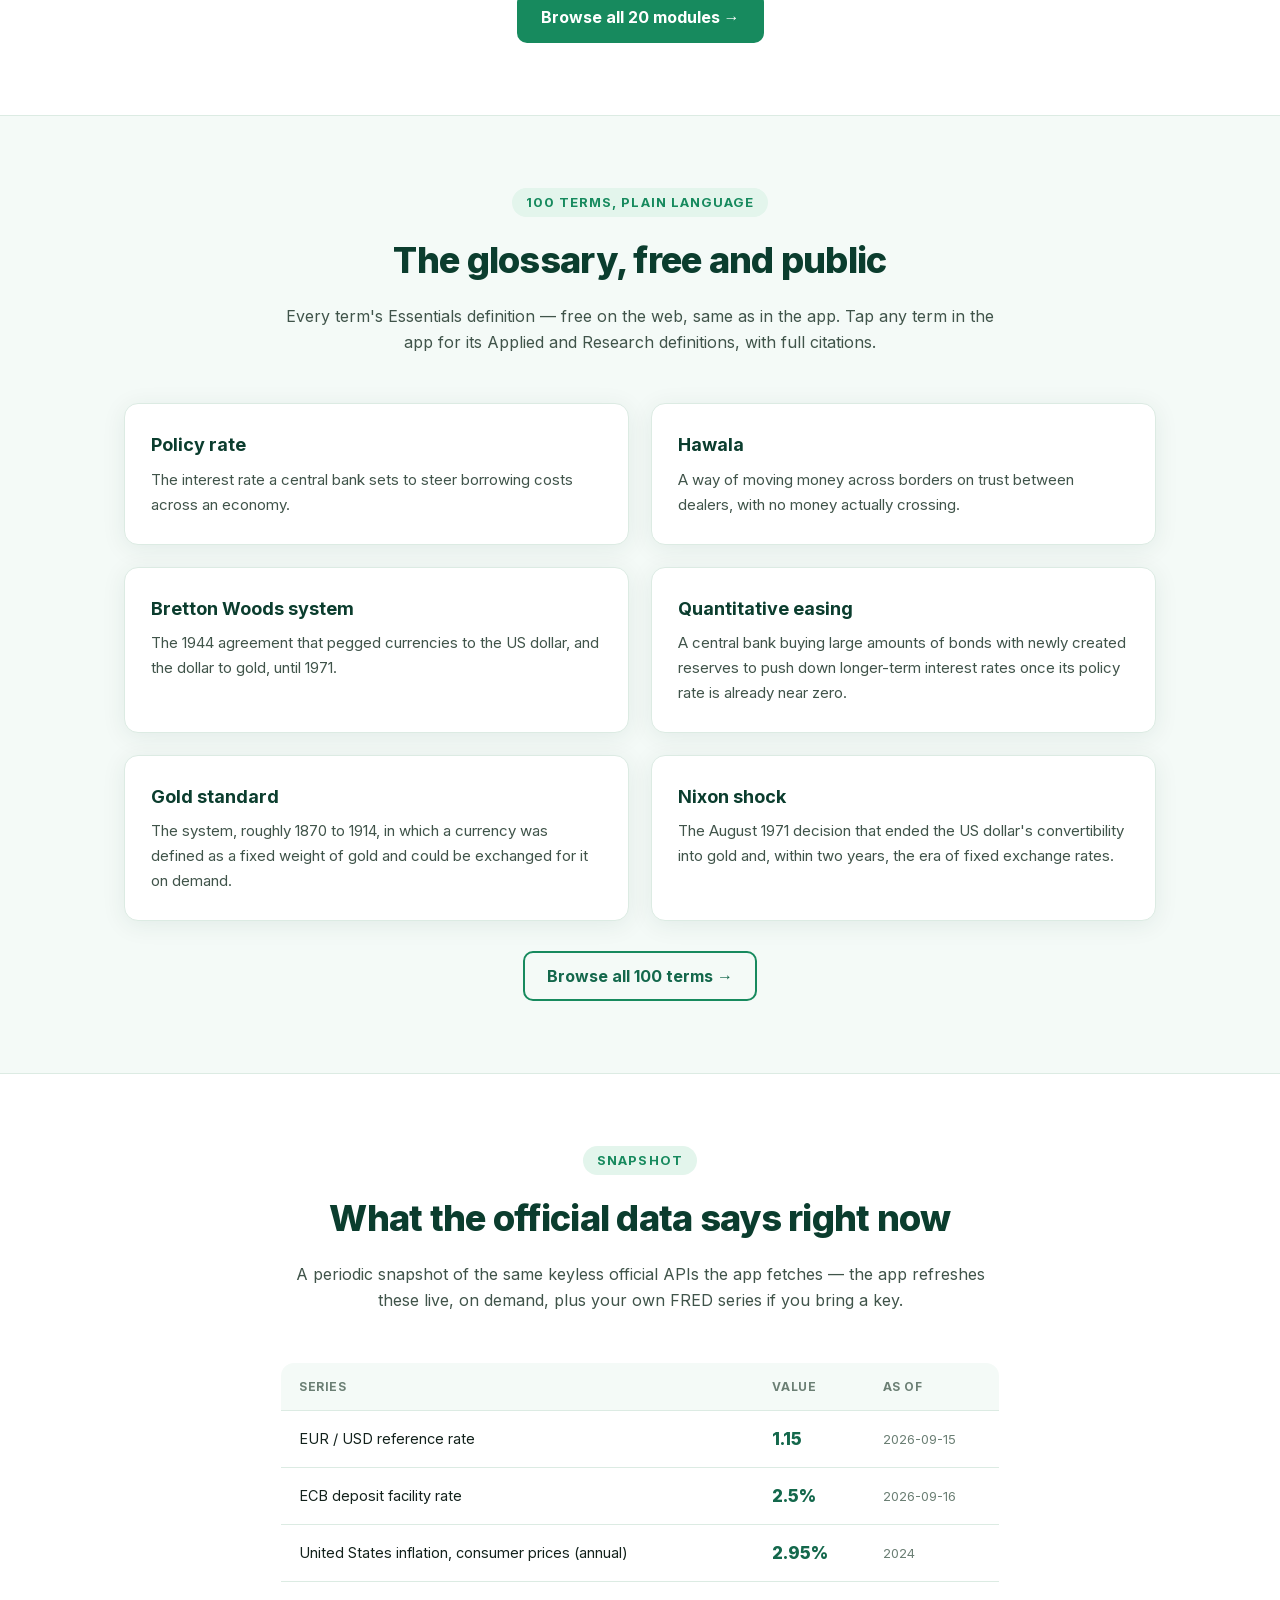
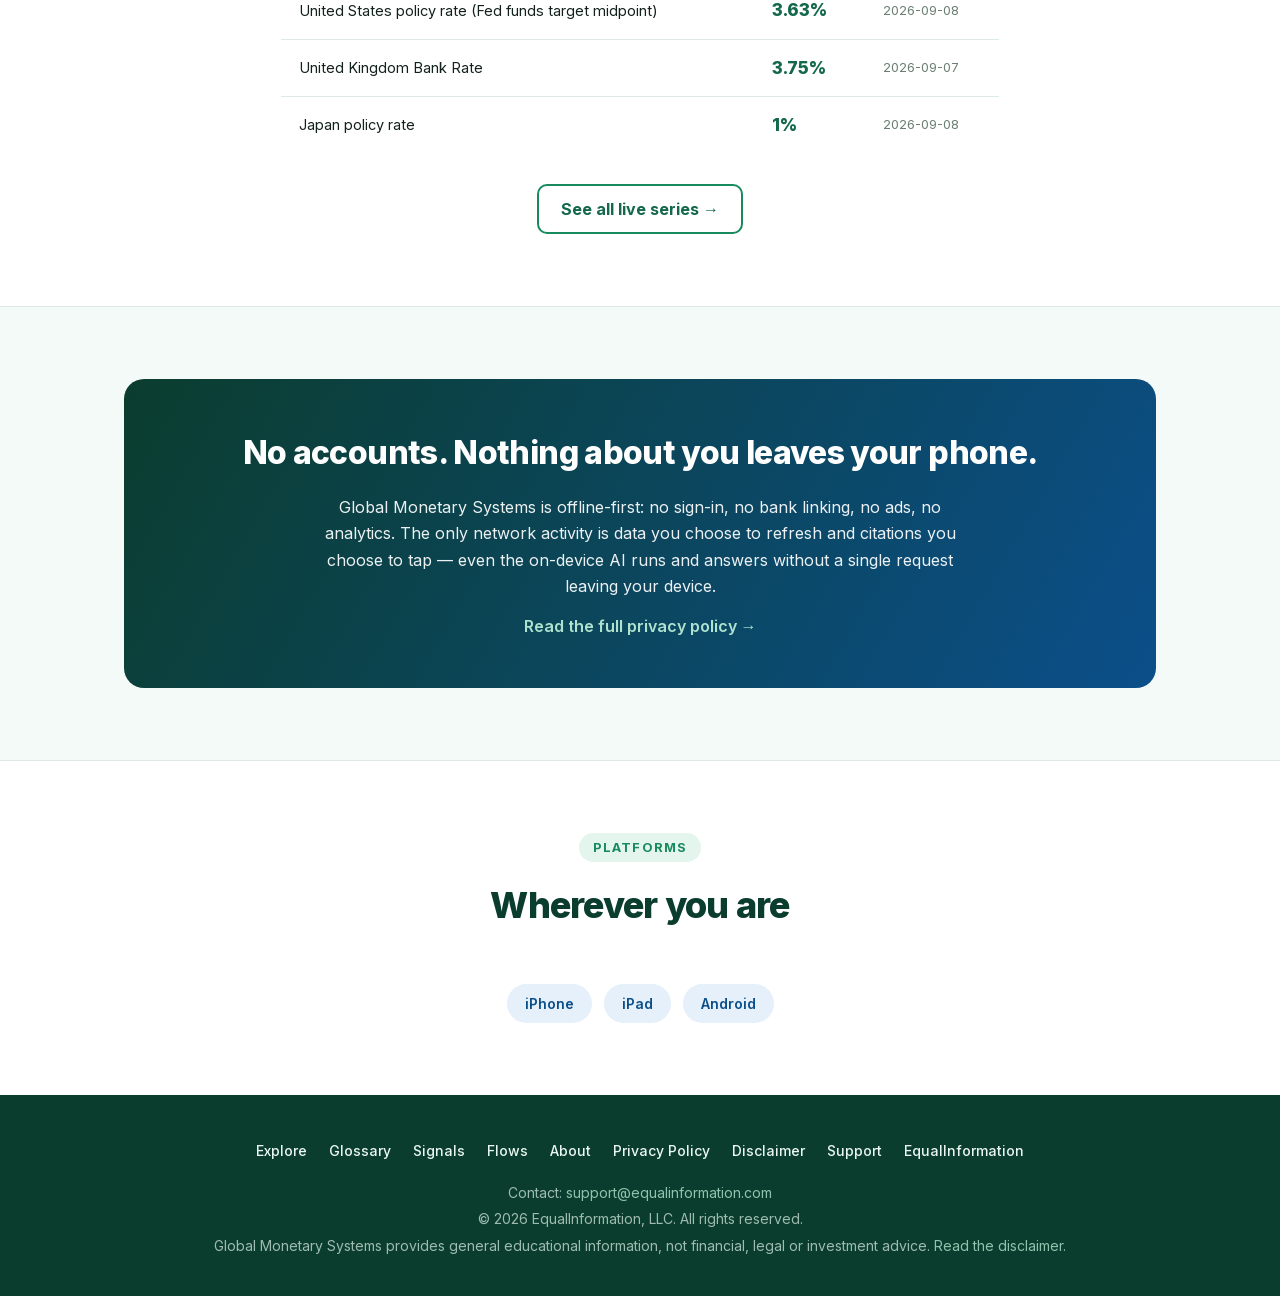
==== commit 0056b8a2: "Add "How Money Actually Moves" — an interactive payment-network simulation A new /flows/ page: a D3-" ====
--- a/index.html
+++ b/index.html
@@ -60,6 +60,7 @@
             <li><a href="explore/">Explore</a></li>
             <li><a href="glossary/">Glossary</a></li>
             <li><a href="signals/">Signals</a></li>
+            <li><a href="flows/">Flows</a></li>
             <li><a href="about/">About</a></li>
             <li><a href="#download" class="nav-cta">Get the App</a></li>
         </ul>
@@ -121,6 +122,22 @@
                 <img src="assets/img/screens/05-paywall.png" alt="The Pro paywall unlocking Applied and Research depth" loading="lazy">
                 <figcaption>Applied &amp; Research with Pro</figcaption>
             </figure>
+        </div>
+    </div>
+</section>
+
+<section id="flows-teaser">
+    <div class="wrap">
+        <div class="section-head">
+            <span class="kicker">Free, interactive, on the web</span>
+            <h2>Watch a real payment cross the world</h2>
+            <p>IMF, World Bank, BIS, the U.S. Treasury, the Federal Reserve, the ECB, SWIFT,
+            correspondent banks, and the settlement systems that actually move value &mdash;
+            one network diagram, with a step-by-step simulation of a real international
+            payment moving through it.</p>
+        </div>
+        <div style="display:flex; justify-content:center;">
+            <a class="btn" href="flows/">Follow the payment &rarr;</a>
         </div>
     </div>
 </section>
@@ -341,6 +358,7 @@
             <li><a href="explore/">Explore</a></li>
             <li><a href="glossary/">Glossary</a></li>
             <li><a href="signals/">Signals</a></li>
+            <li><a href="flows/">Flows</a></li>
             <li><a href="about/">About</a></li>
             <li><a href="privacy/">Privacy Policy</a></li>
             <li><a href="disclaimer/">Disclaimer</a></li>
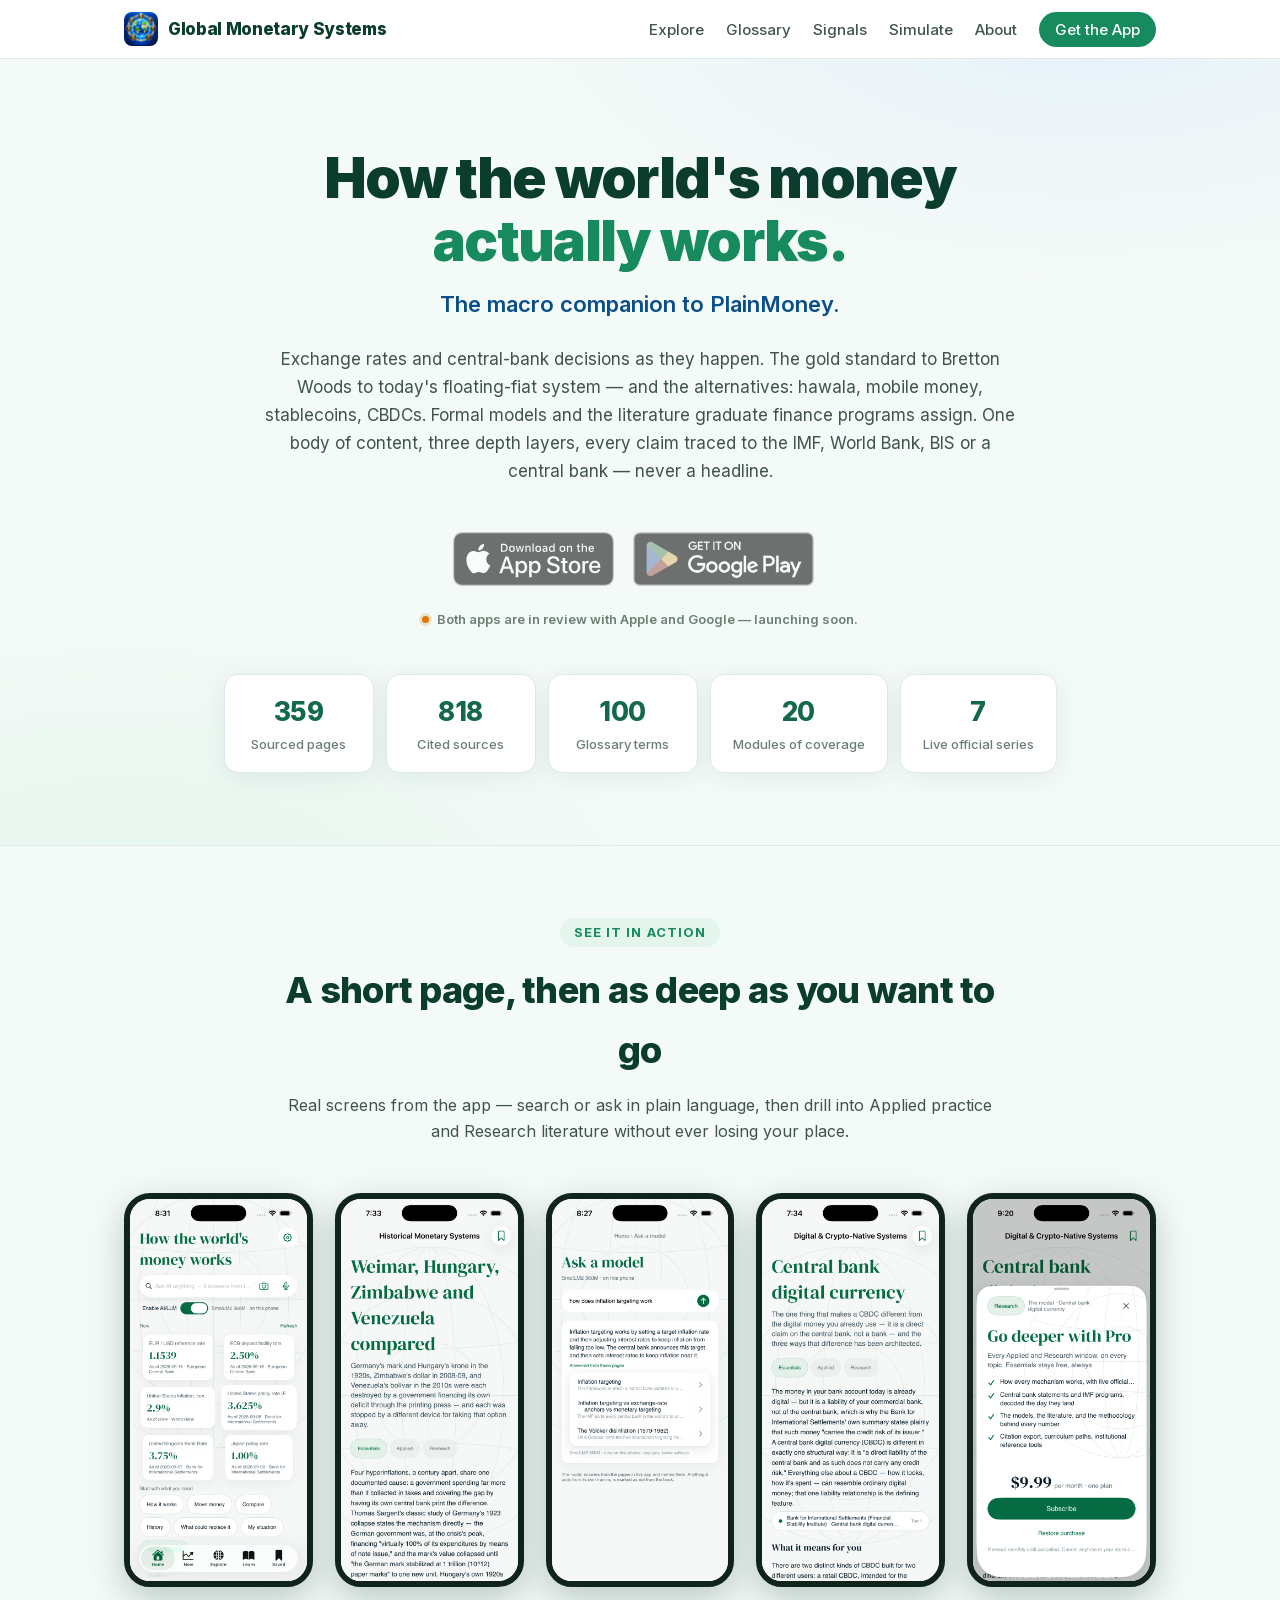
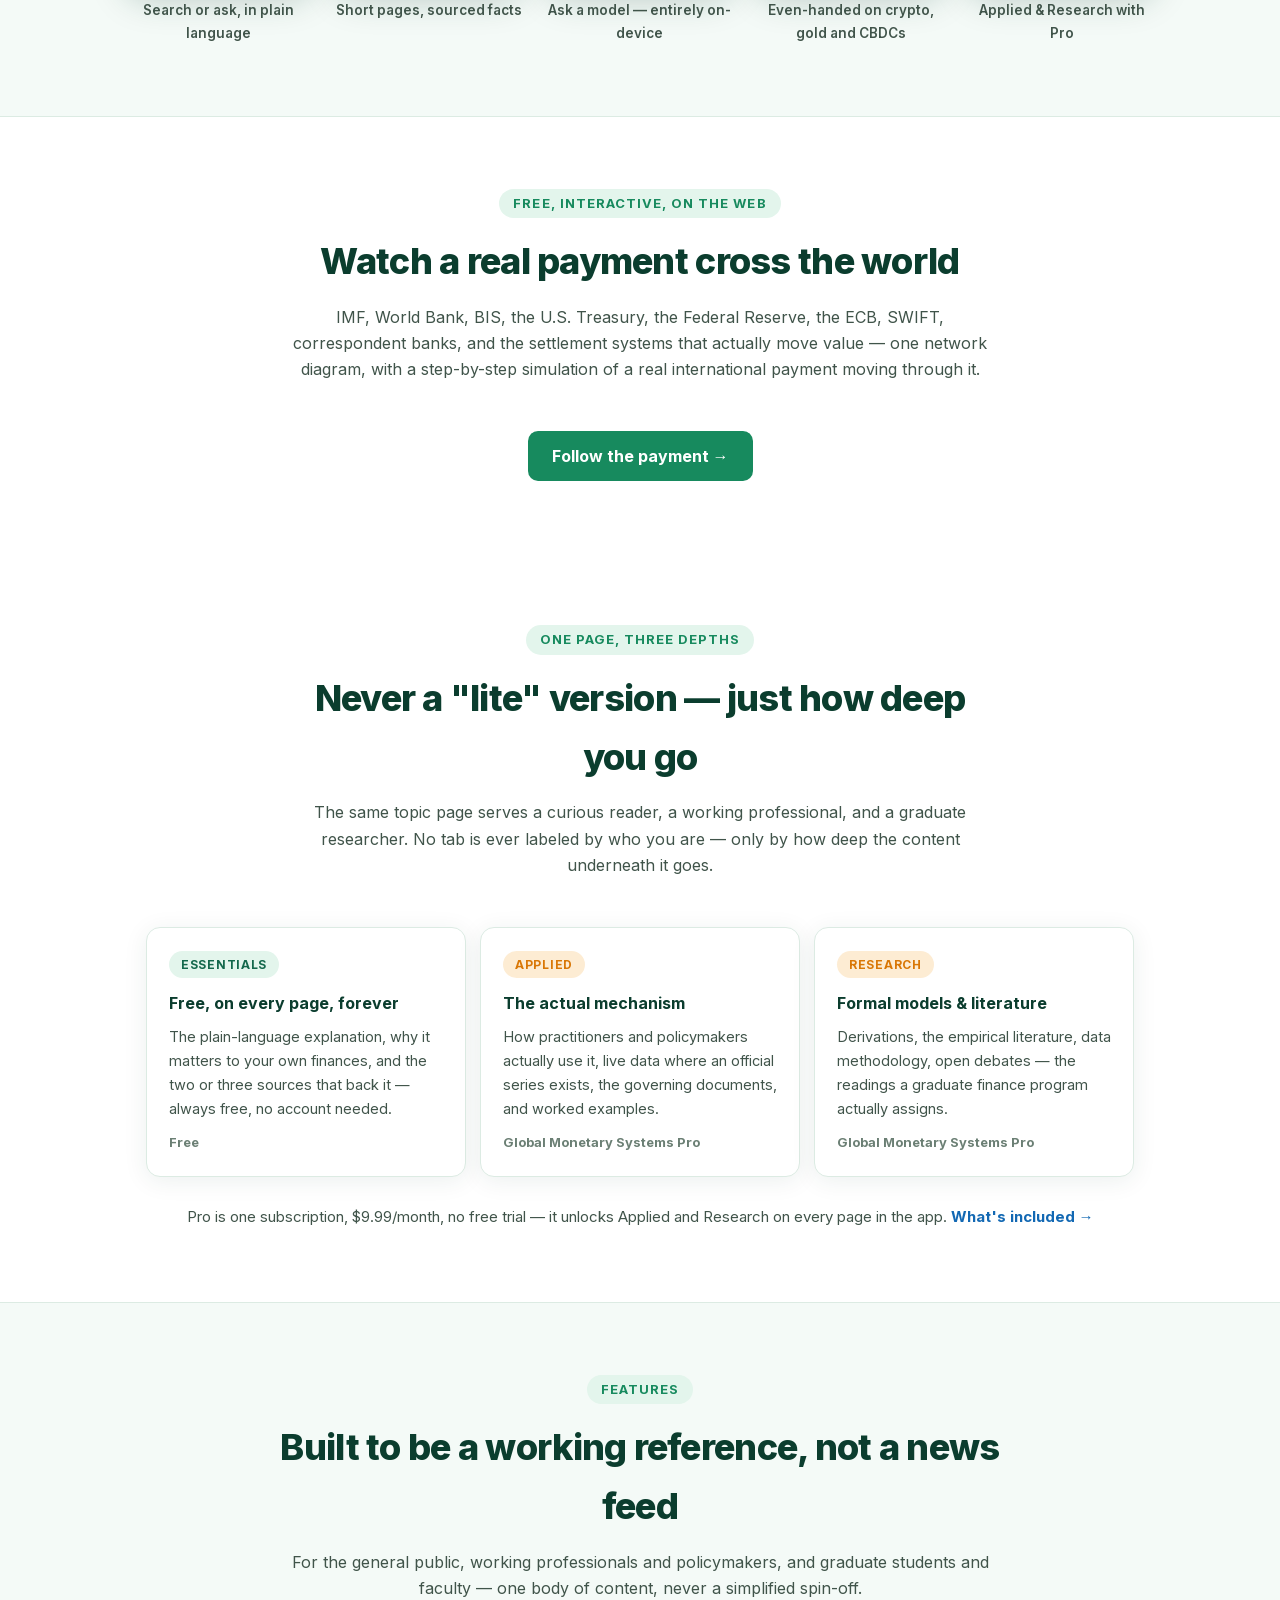
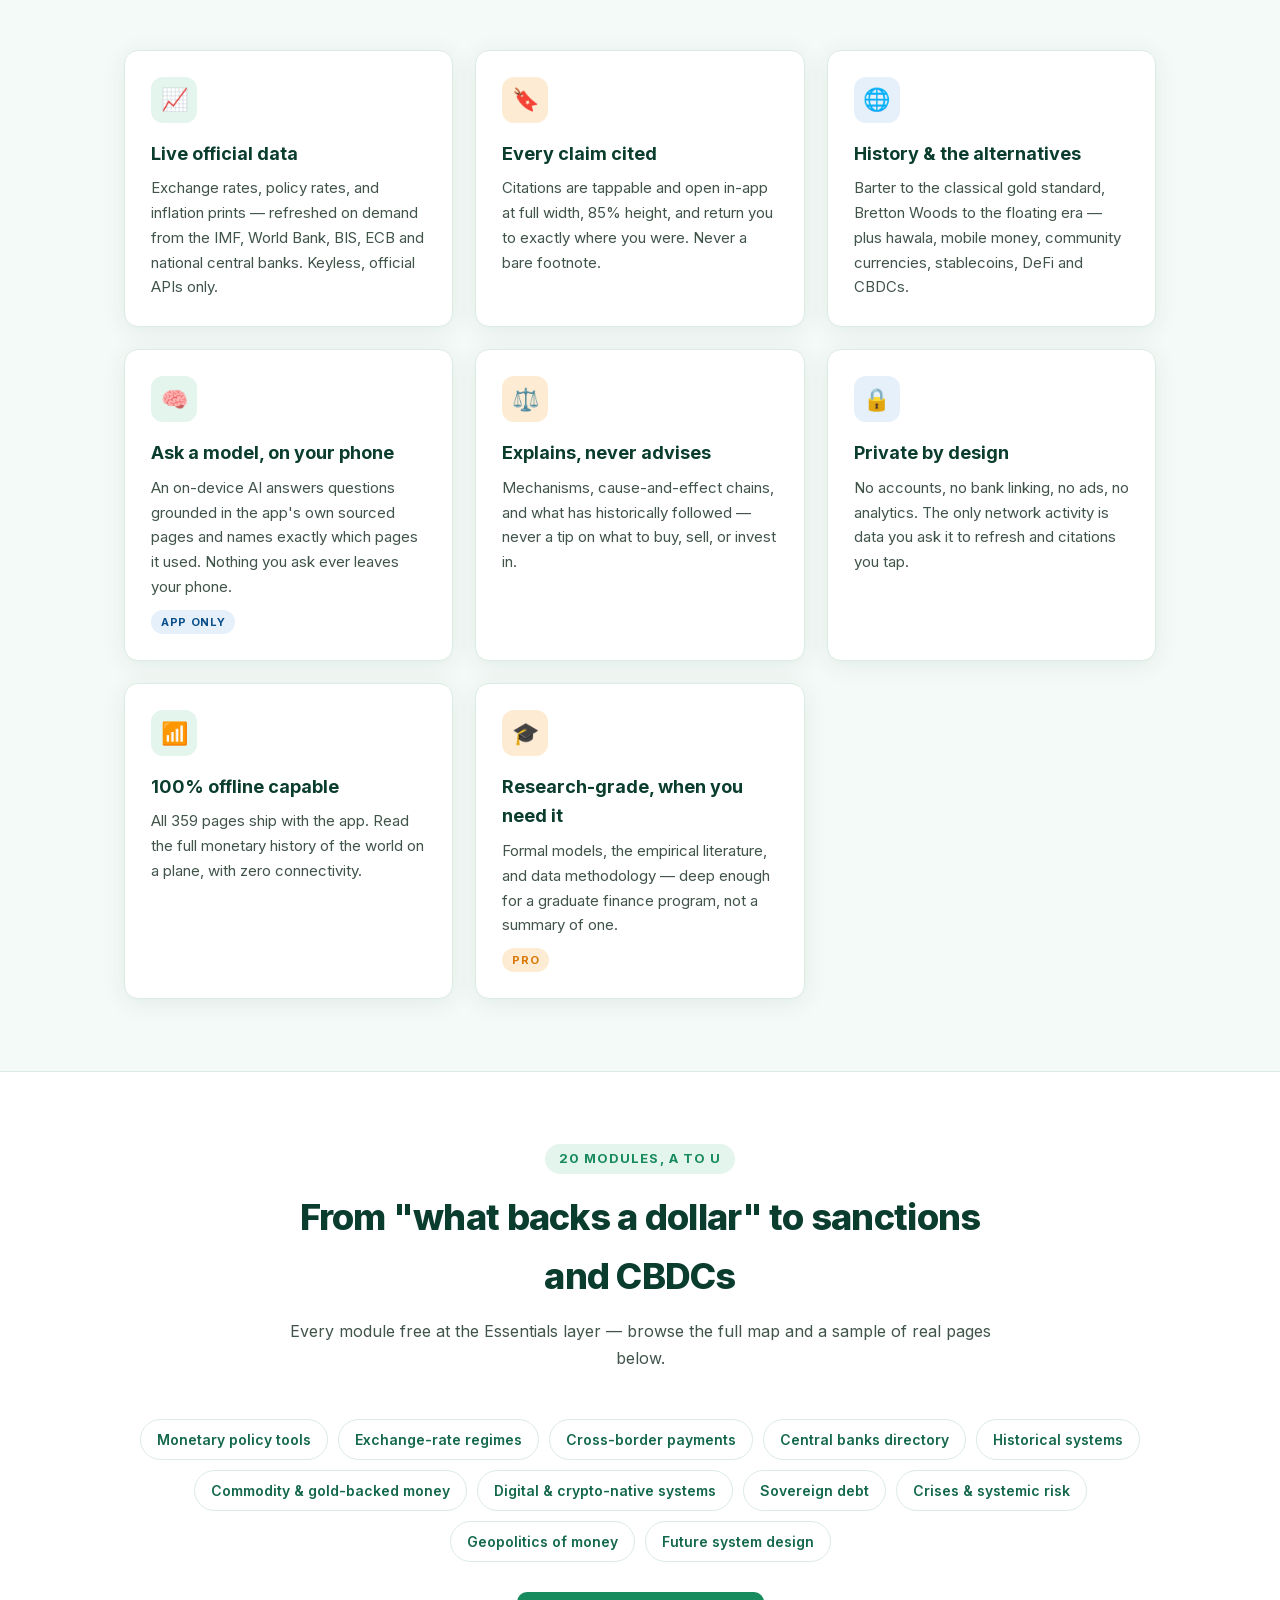
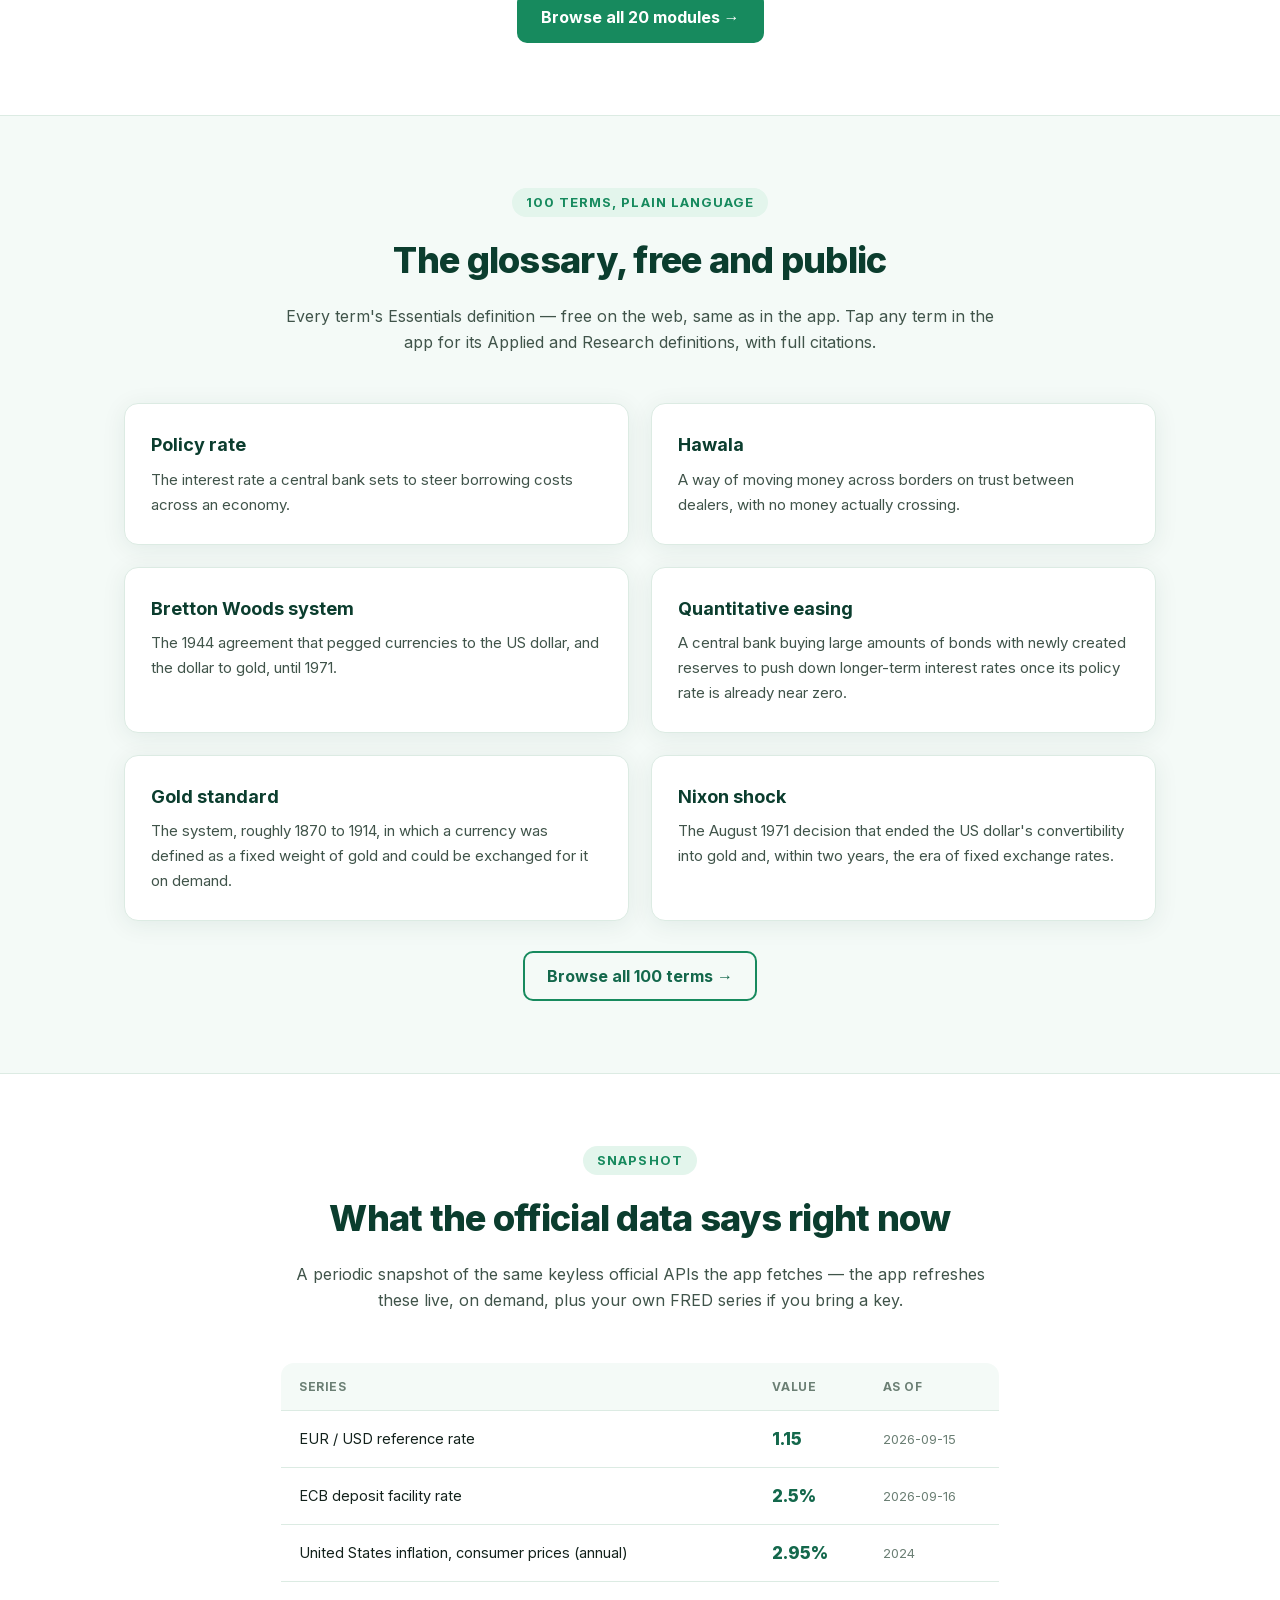
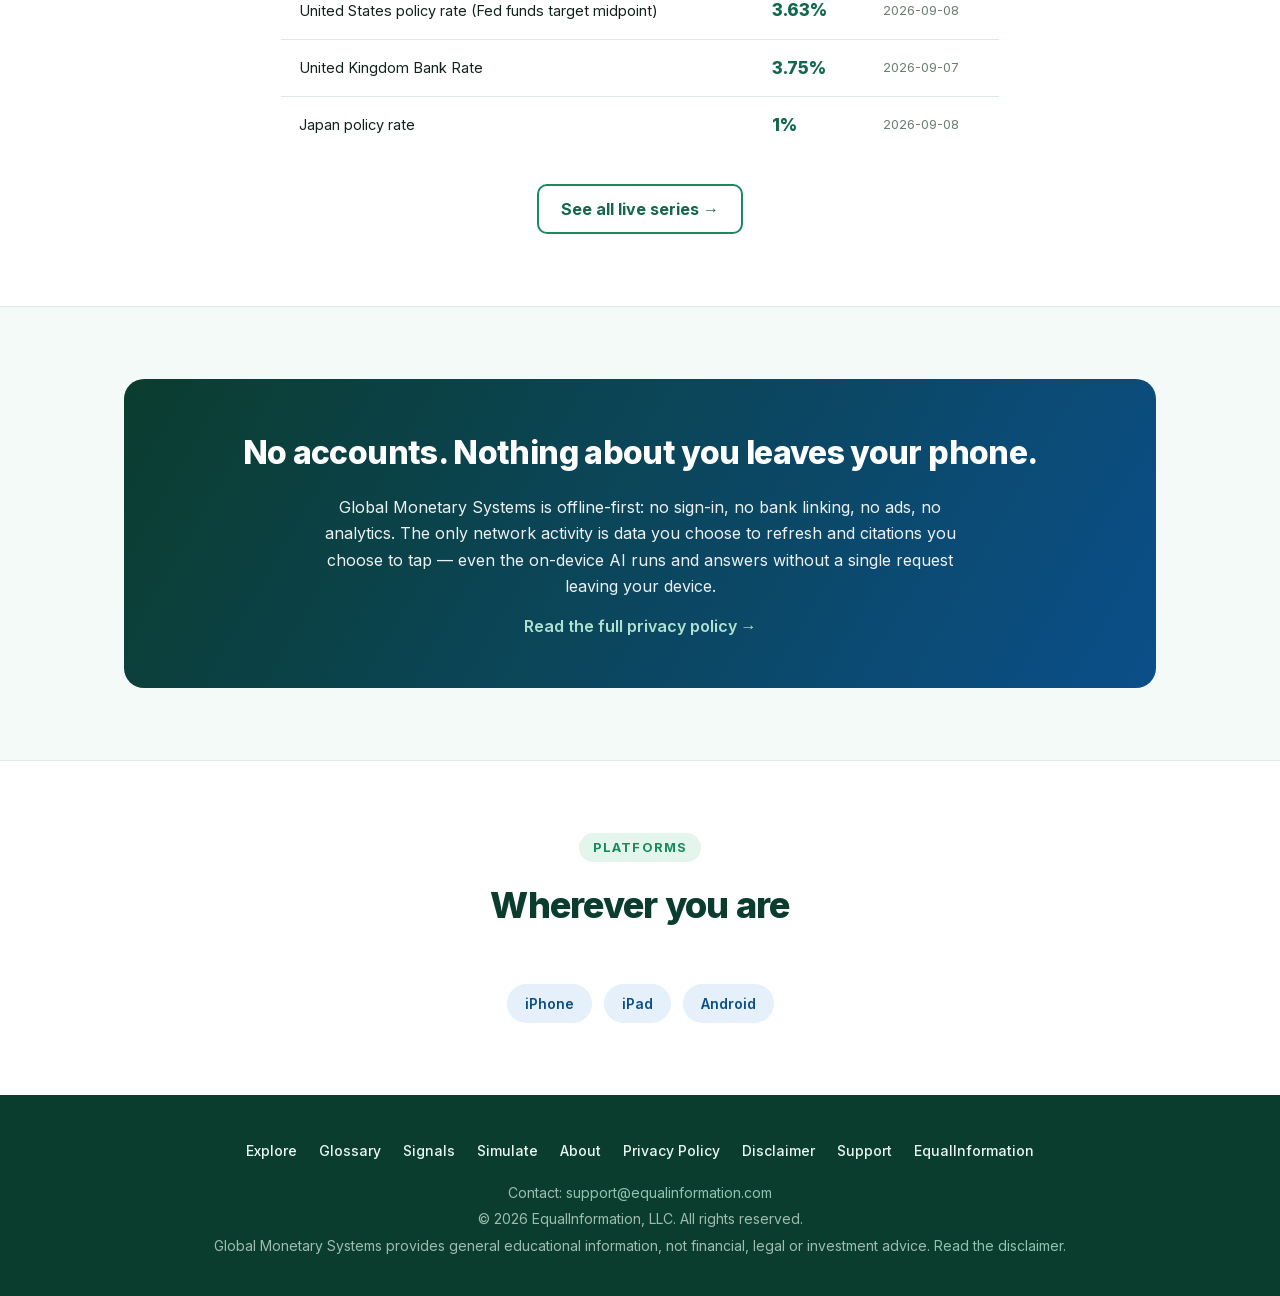
==== commit cdc9b23a: "Rename Flows -> Simulate and give it a real visual upgrade Per Bhim's review against PlainMoney's ow" ====
--- a/index.html
+++ b/index.html
@@ -60,7 +60,7 @@
             <li><a href="explore/">Explore</a></li>
             <li><a href="glossary/">Glossary</a></li>
             <li><a href="signals/">Signals</a></li>
-            <li><a href="flows/">Flows</a></li>
+            <li><a href="simulate/">Simulate</a></li>
             <li><a href="about/">About</a></li>
             <li><a href="#download" class="nav-cta">Get the App</a></li>
         </ul>
@@ -126,7 +126,7 @@
     </div>
 </section>
 
-<section id="flows-teaser">
+<section id="simulate-teaser">
     <div class="wrap">
         <div class="section-head">
             <span class="kicker">Free, interactive, on the web</span>
@@ -137,7 +137,7 @@
             payment moving through it.</p>
         </div>
         <div style="display:flex; justify-content:center;">
-            <a class="btn" href="flows/">Follow the payment &rarr;</a>
+            <a class="btn" href="simulate/">Follow the payment &rarr;</a>
         </div>
     </div>
 </section>
@@ -358,7 +358,7 @@
             <li><a href="explore/">Explore</a></li>
             <li><a href="glossary/">Glossary</a></li>
             <li><a href="signals/">Signals</a></li>
-            <li><a href="flows/">Flows</a></li>
+            <li><a href="simulate/">Simulate</a></li>
             <li><a href="about/">About</a></li>
             <li><a href="privacy/">Privacy Policy</a></li>
             <li><a href="disclaimer/">Disclaimer</a></li>
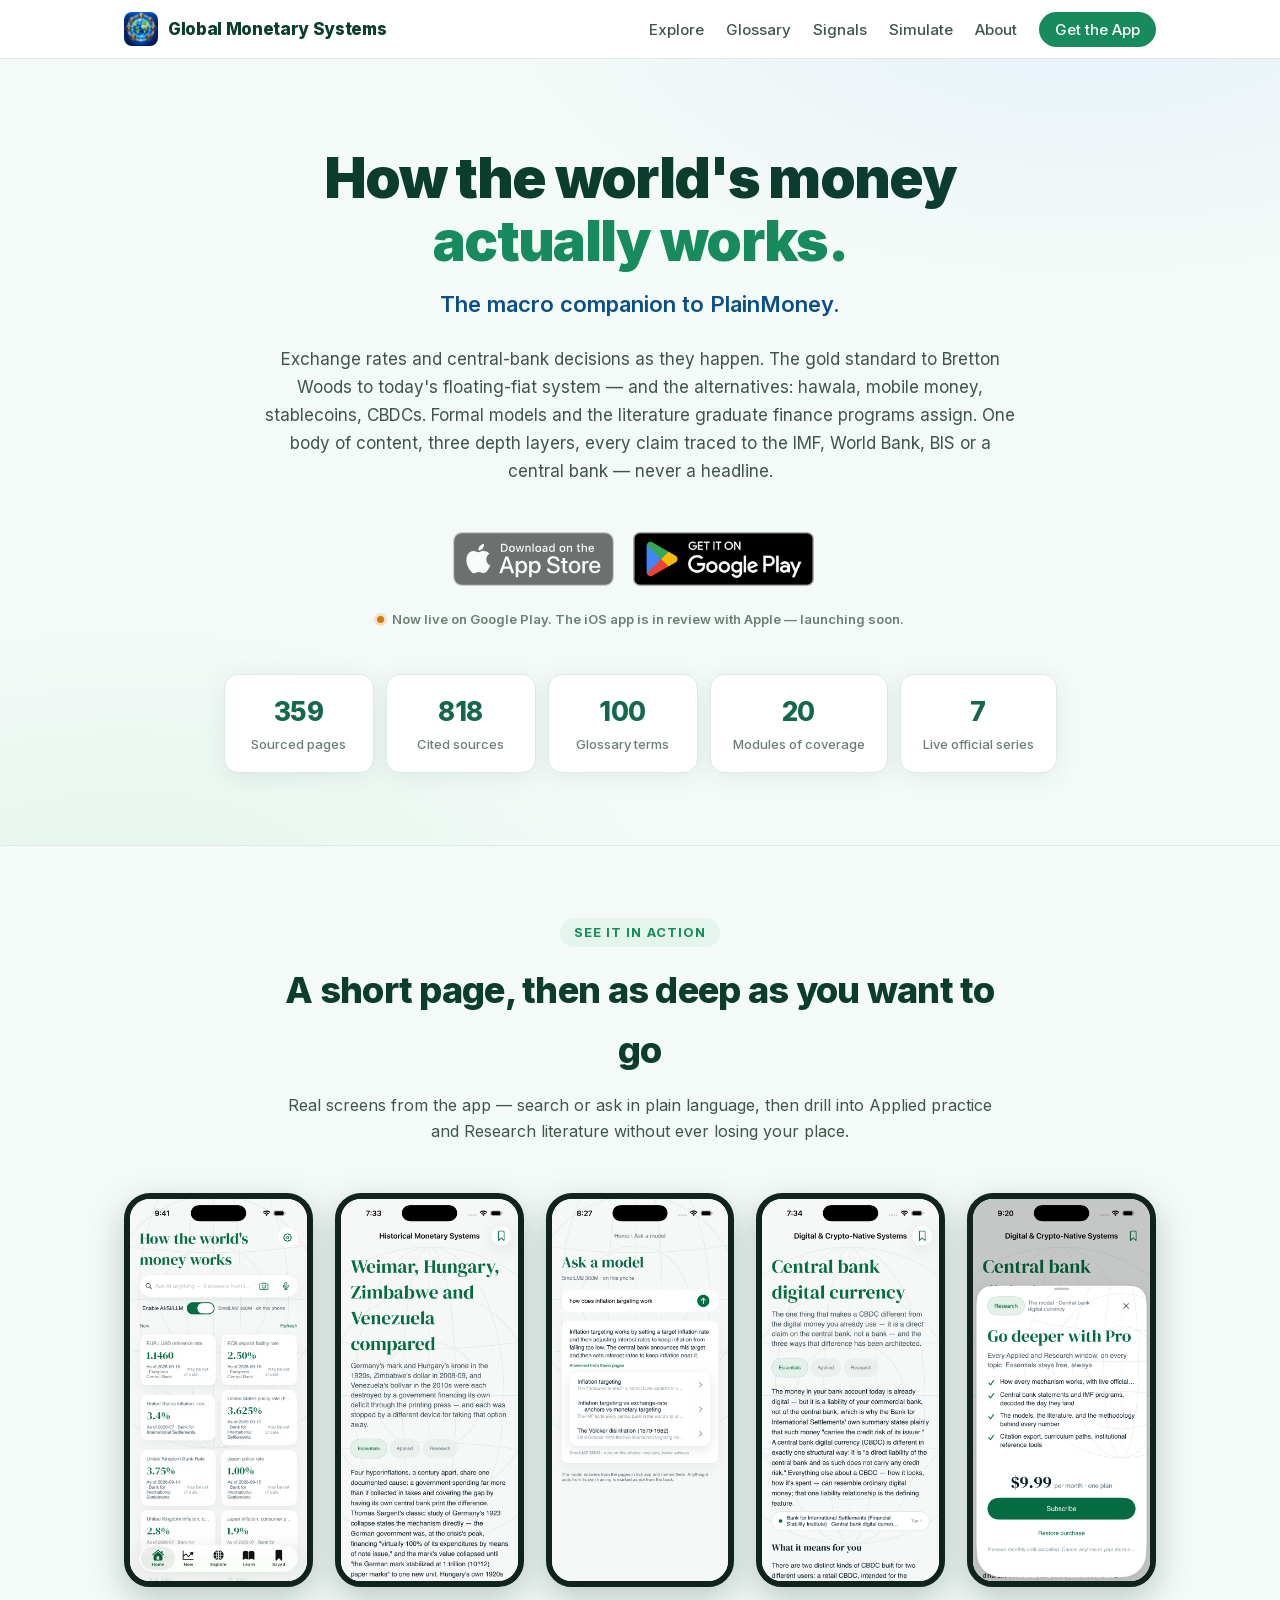
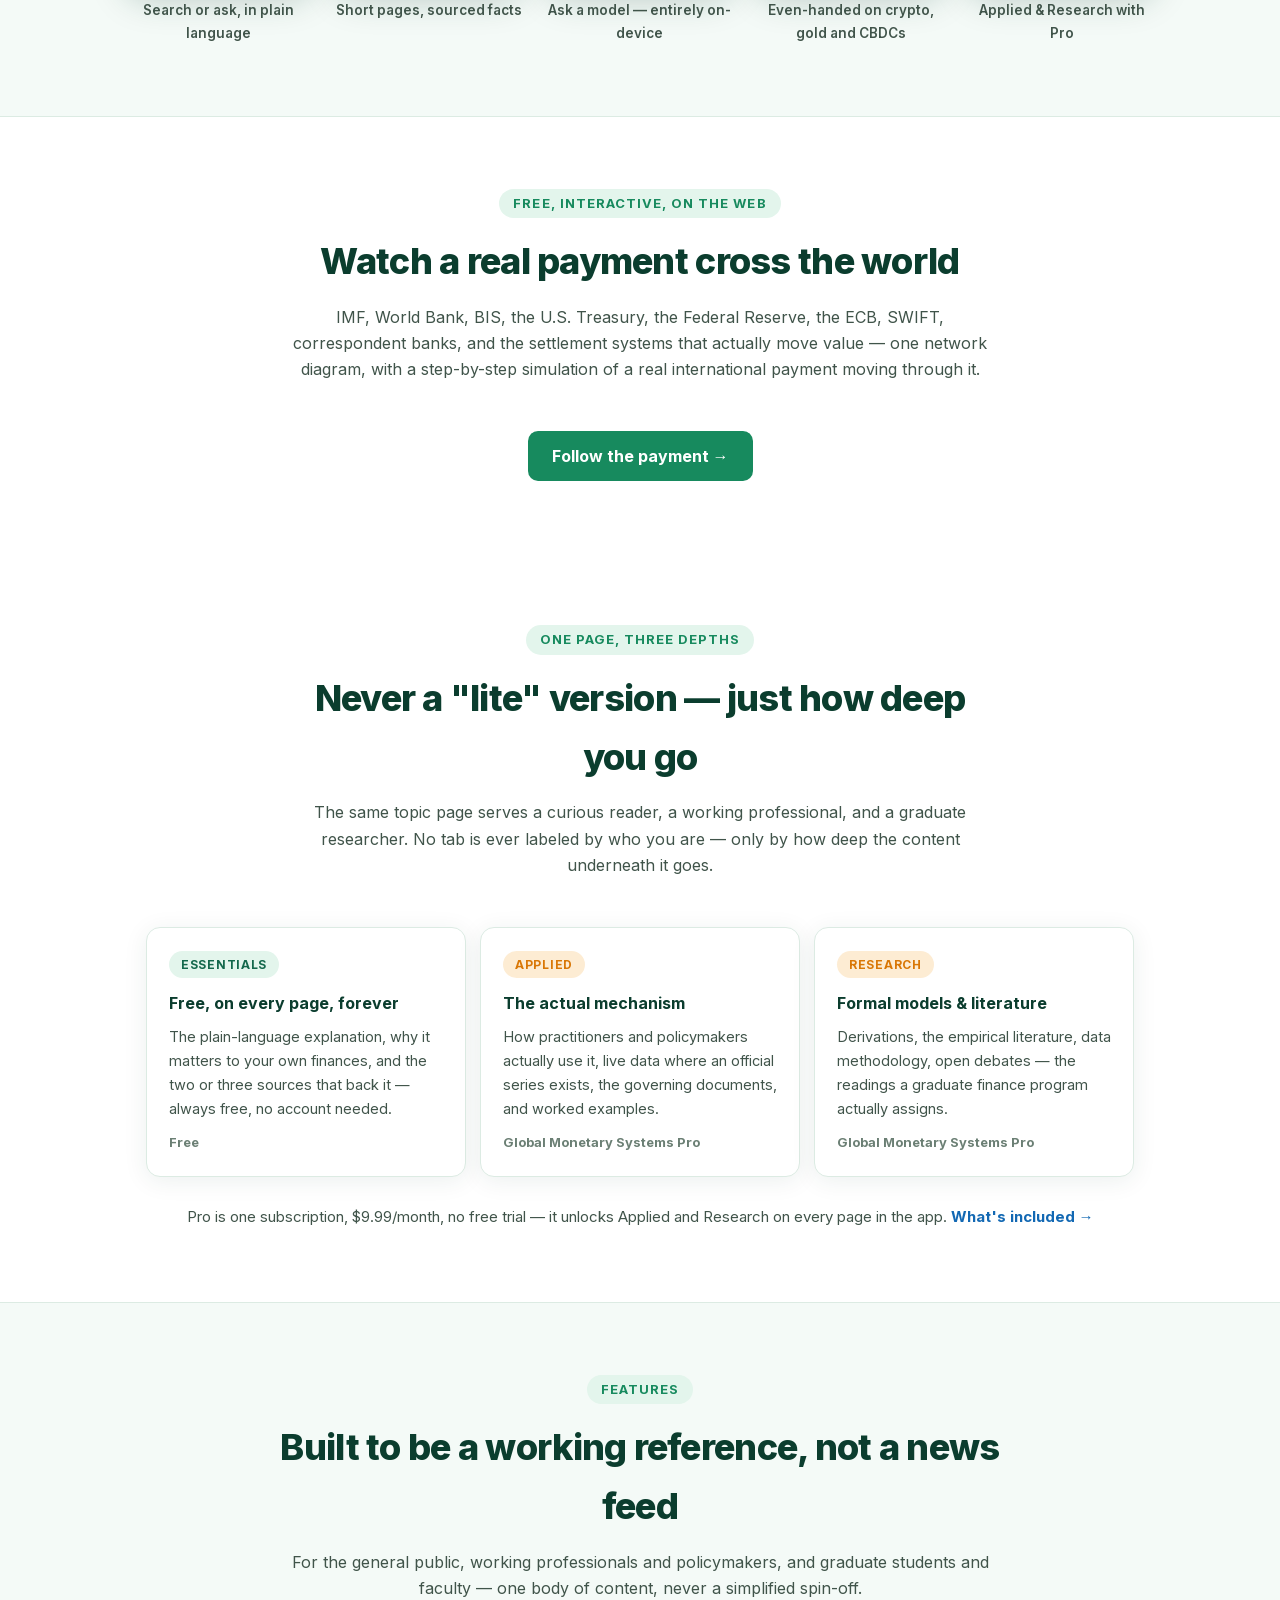
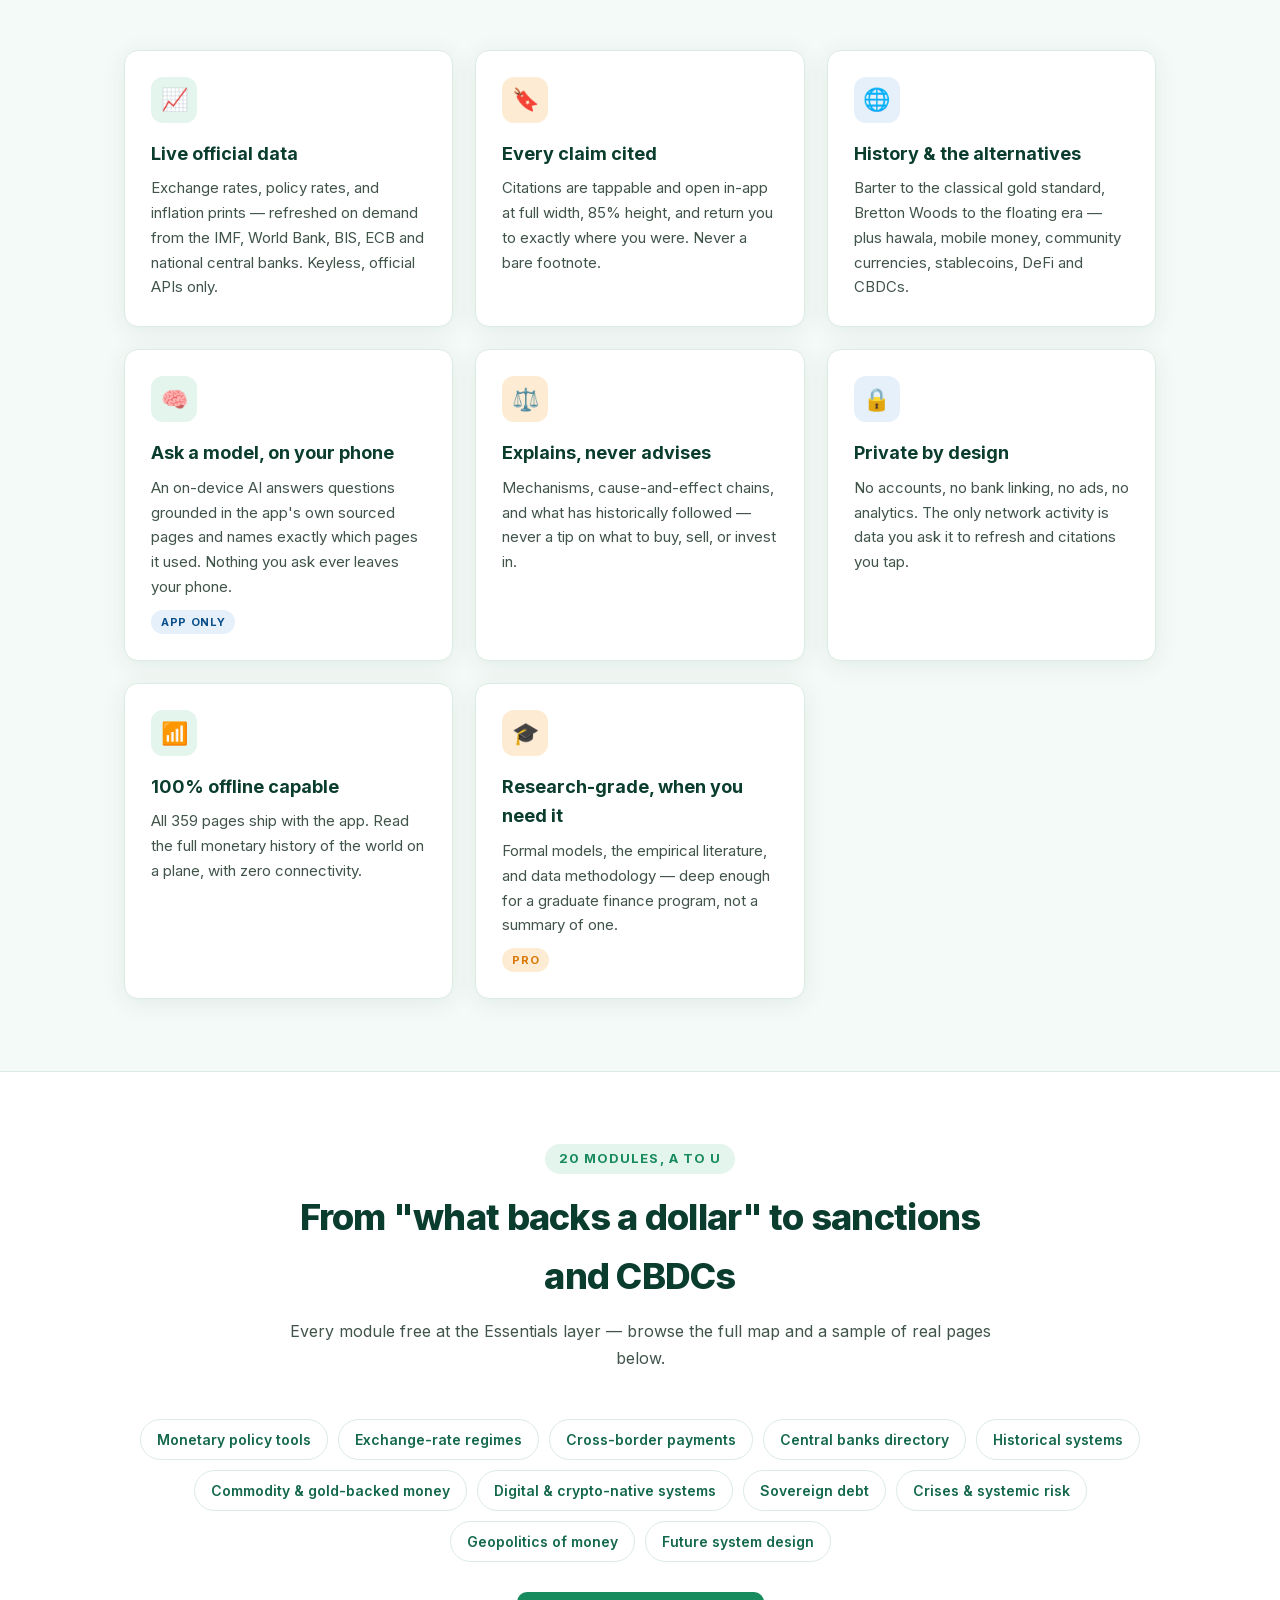
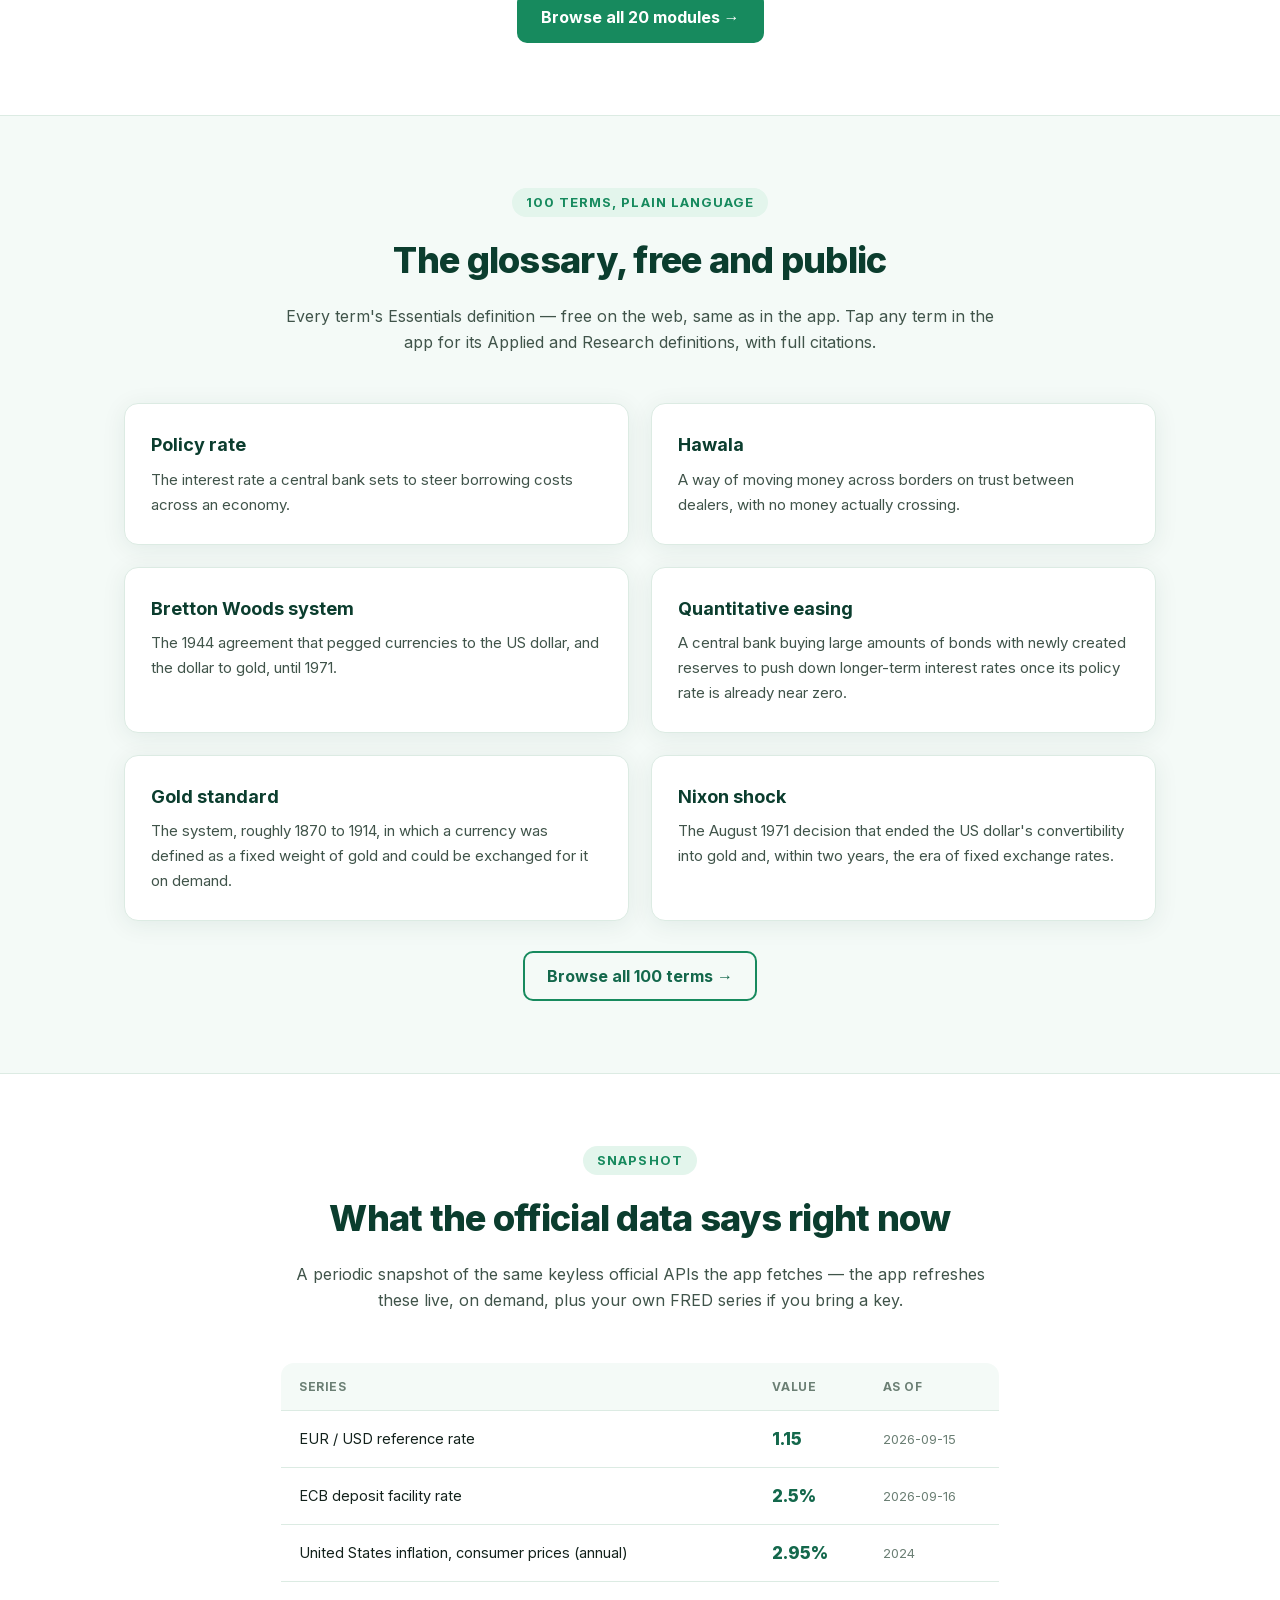
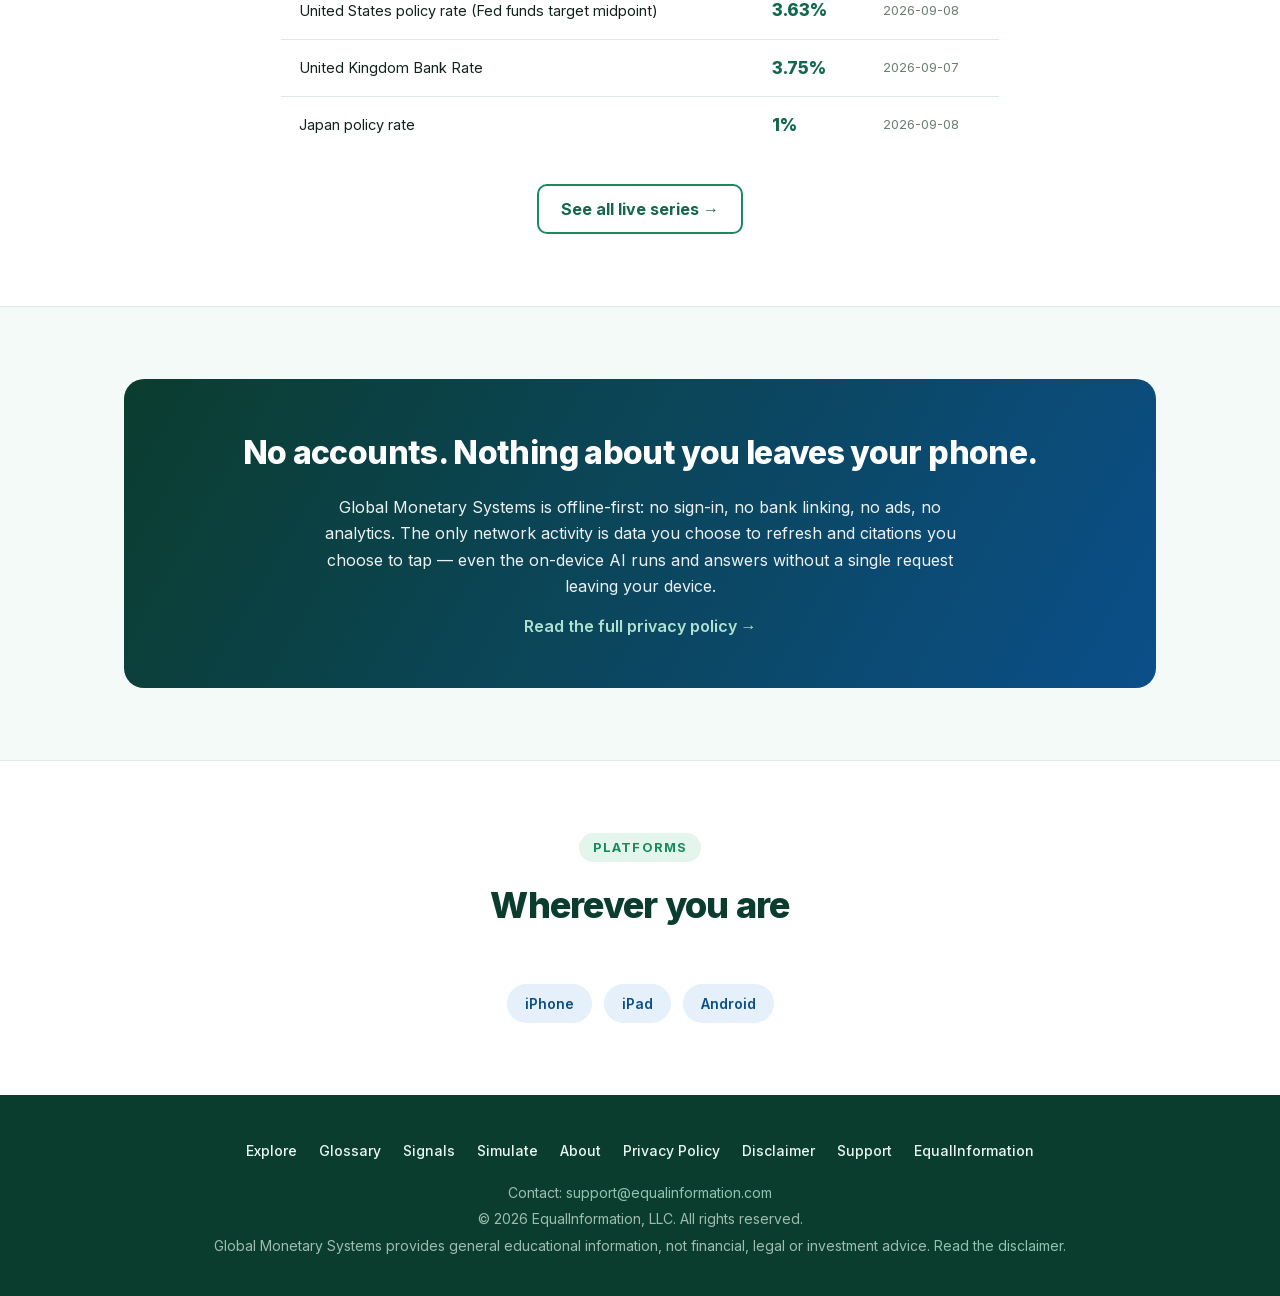
==== commit fc20fc13: "Site: Android live on Google Play, badge linked; iOS still in review Co-Authored-By: Claude Sonnet 5" ====
--- a/index.html
+++ b/index.html
@@ -79,11 +79,11 @@
             finance programs assign. One body of content, three depth layers, every claim
             traced to the IMF, World Bank, BIS or a central bank — never a headline.
         </p>
-        <div class="store-buttons pending">
-            <span><img class="badge-ios" src="assets/img/app-store-badge.svg" alt="App Store — coming soon" height="52"></span>
-            <span><img class="badge-play" src="assets/img/google-play-badge.png" alt="Google Play — coming soon" height="78"></span>
-        </div>
-        <p class="pending-note"><span class="pip"></span> Both apps are in review with Apple and Google — launching soon.</p>
+        <div class="store-buttons">
+            <span style="filter:grayscale(60%);opacity:.55"><img class="badge-ios" src="assets/img/app-store-badge.svg" alt="App Store — coming soon" height="52"></span>
+            <a href="https://play.google.com/store/apps/details?id=com.equalinformation.globalmonetarysystems.app" target="_blank" rel="noopener"><img class="badge-play" src="assets/img/google-play-badge.png" alt="Get it on Google Play" height="78"></a>
+        </div>
+        <p class="pending-note"><span class="pip"></span> Now live on Google Play. The iOS app is in review with Apple — launching soon.</p>
         <div class="stats">
             <div class="stat"><div class="num">359</div><div class="label">Sourced pages</div></div>
             <div class="stat"><div class="num">818</div><div class="label">Cited sources</div></div>
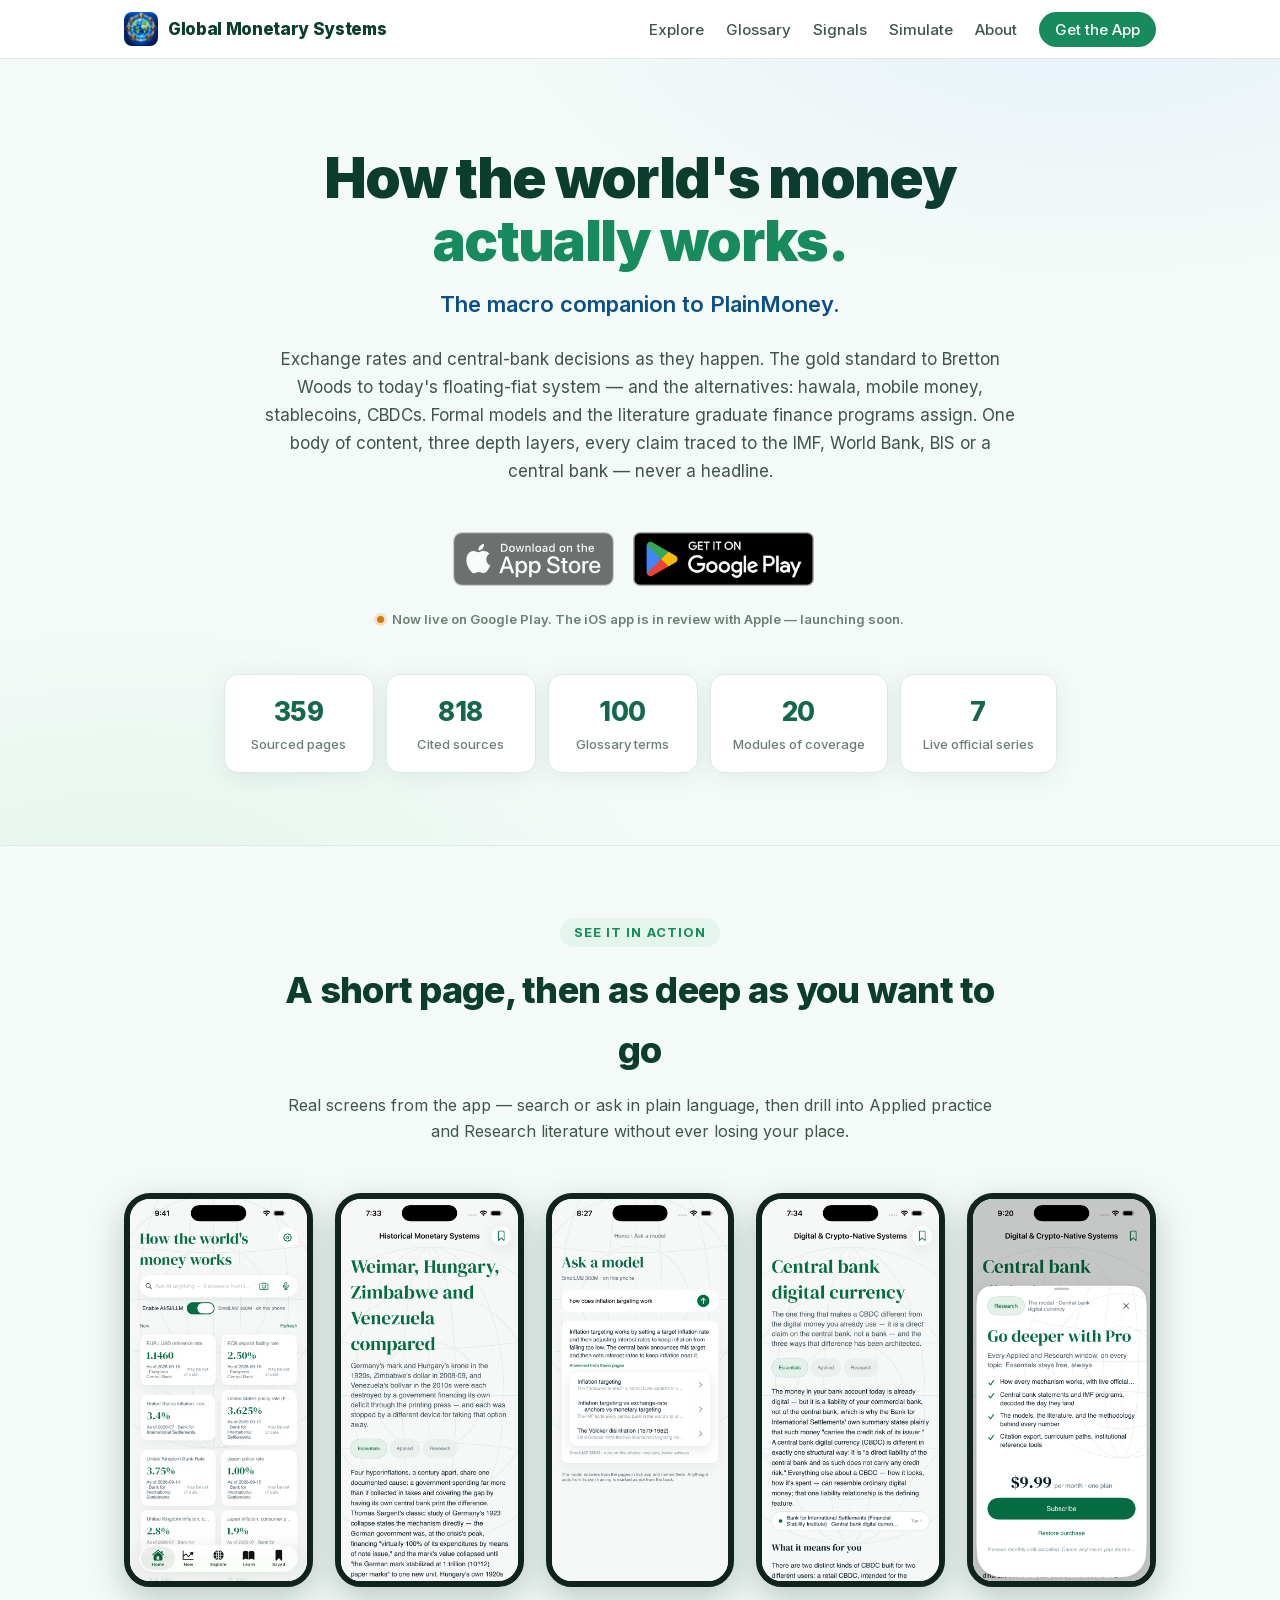
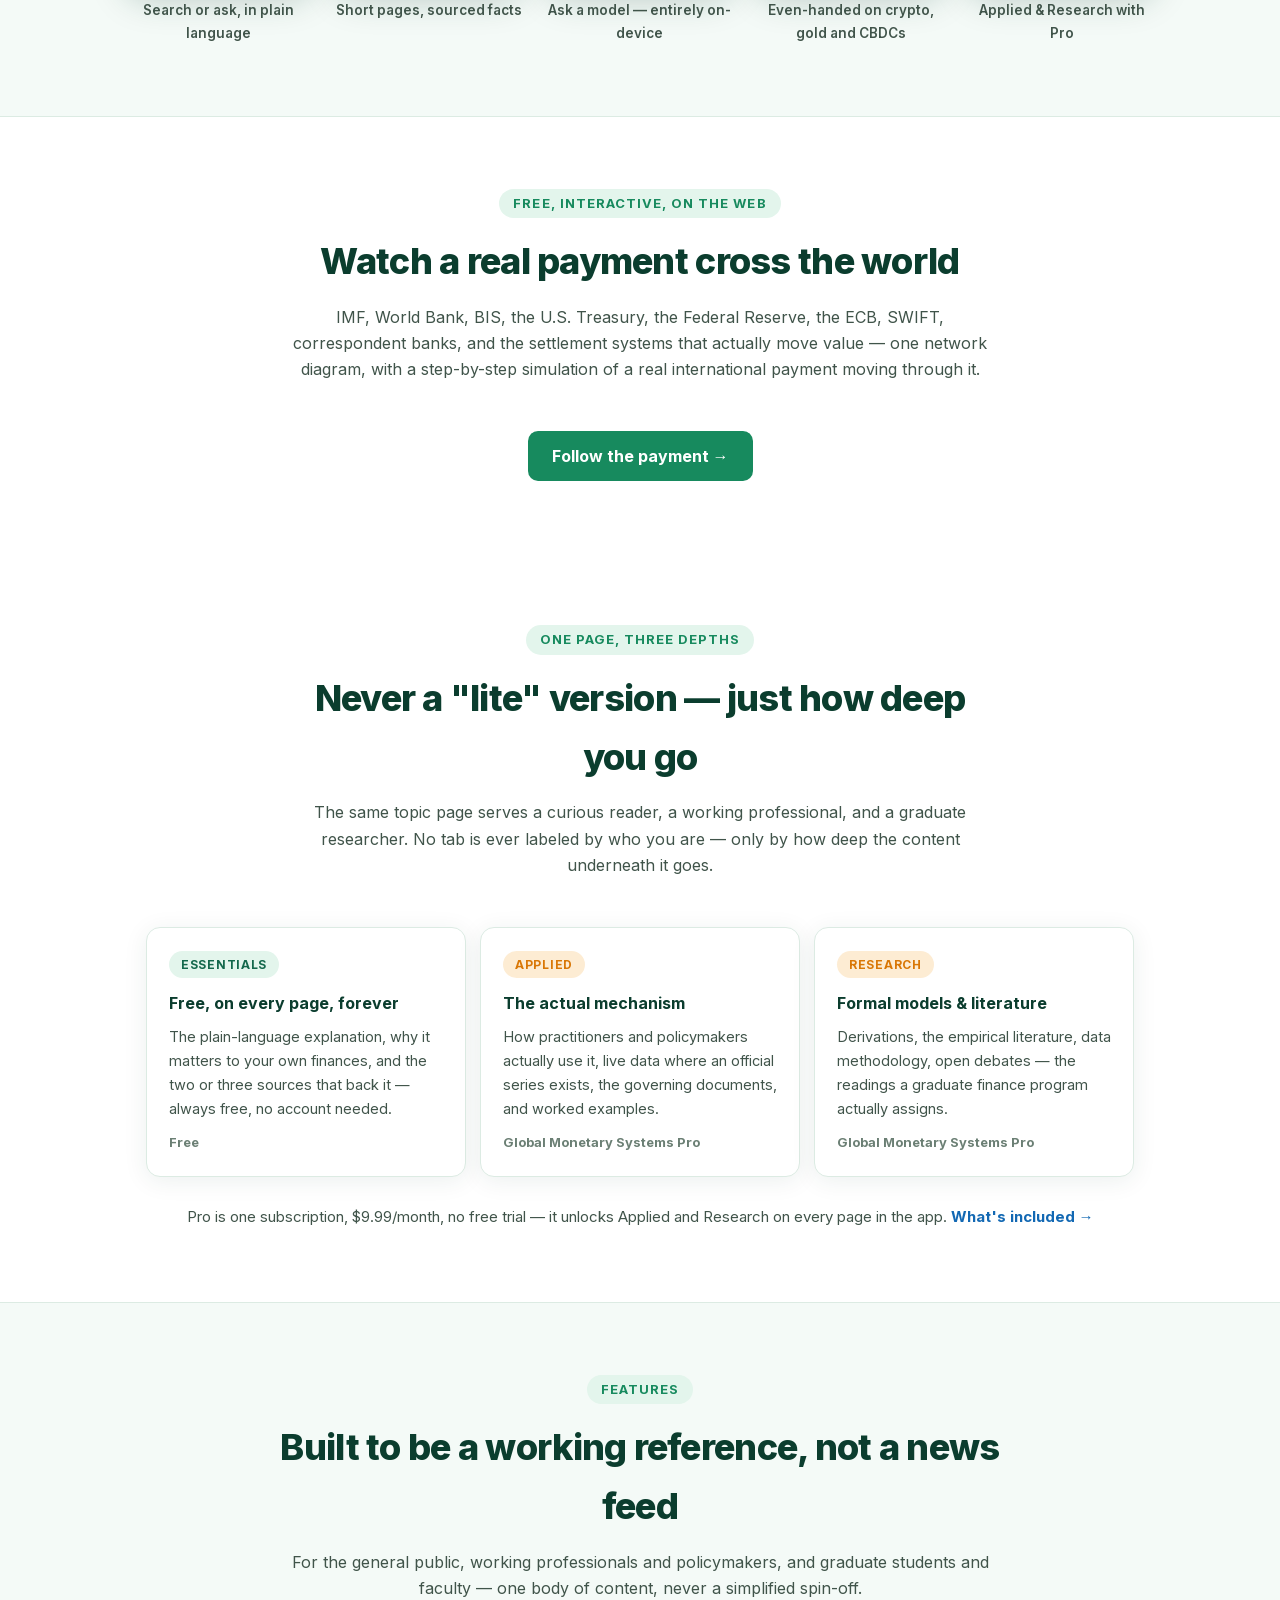
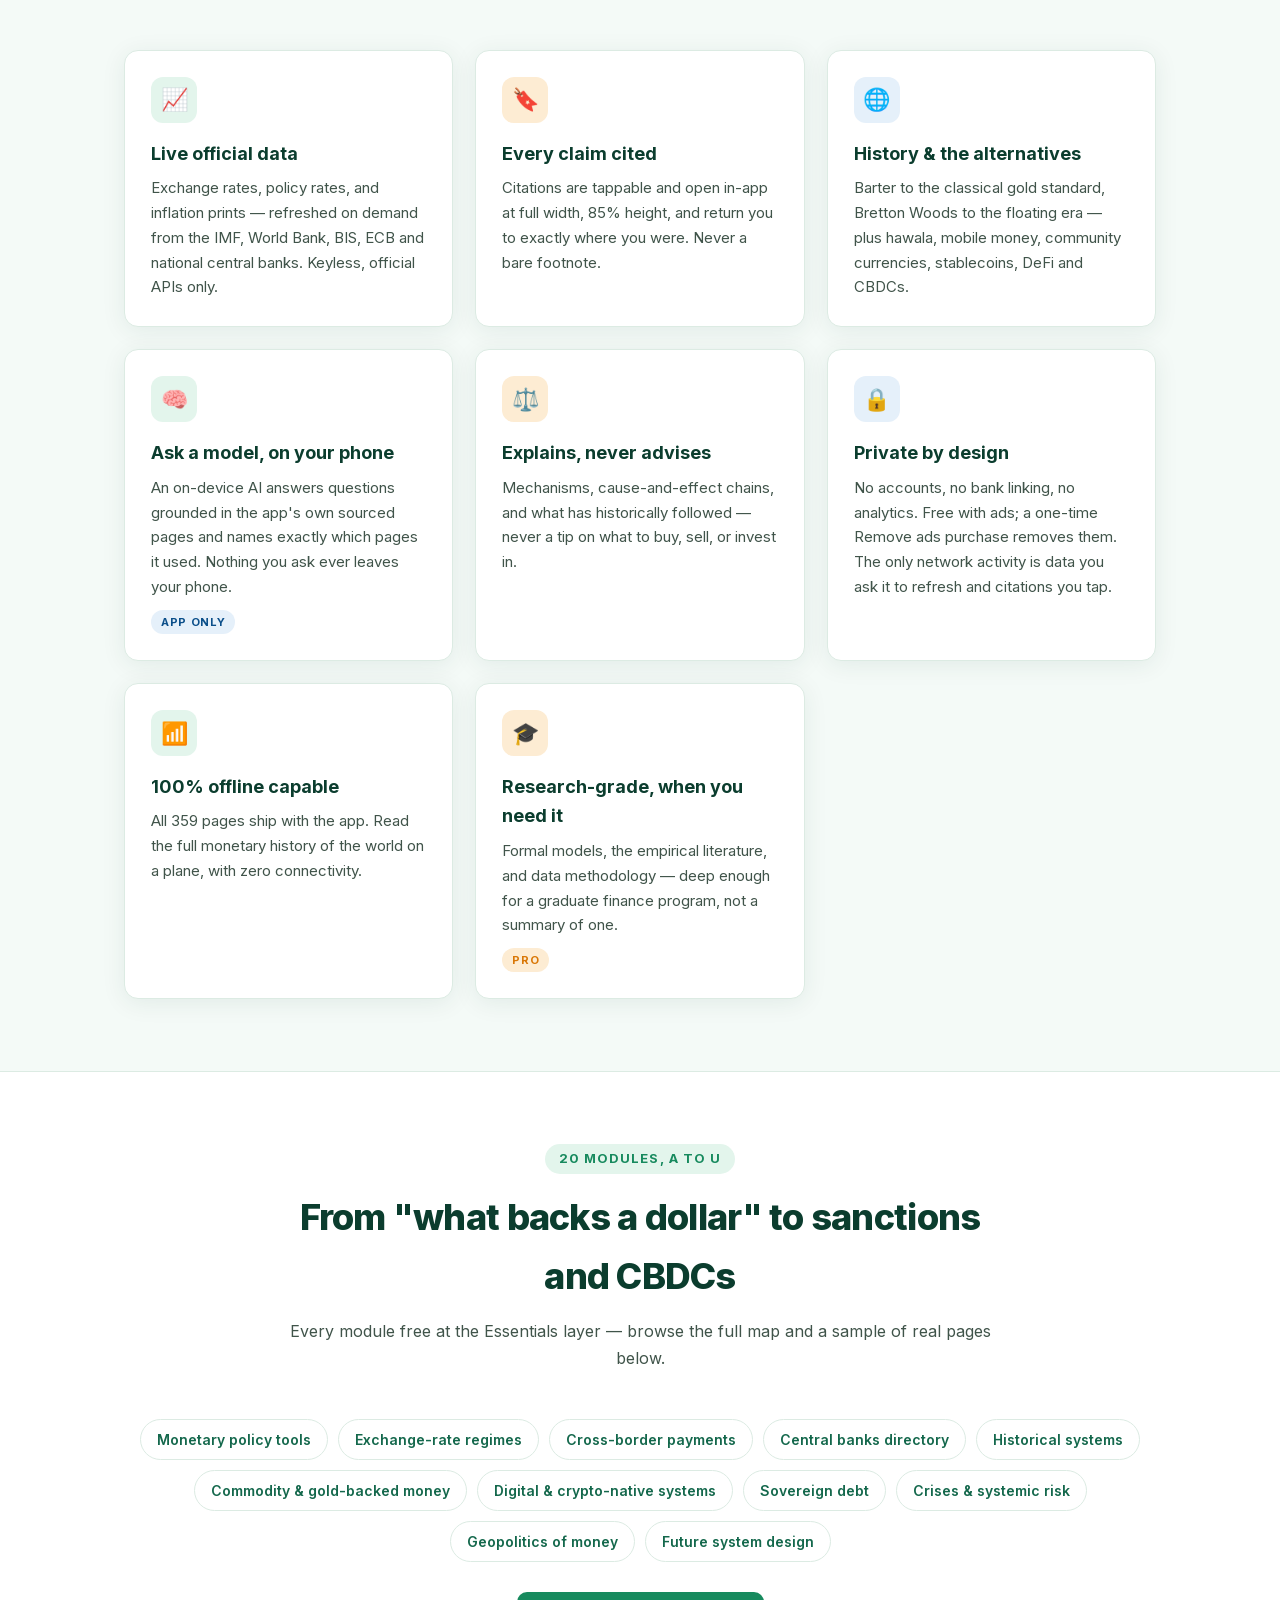
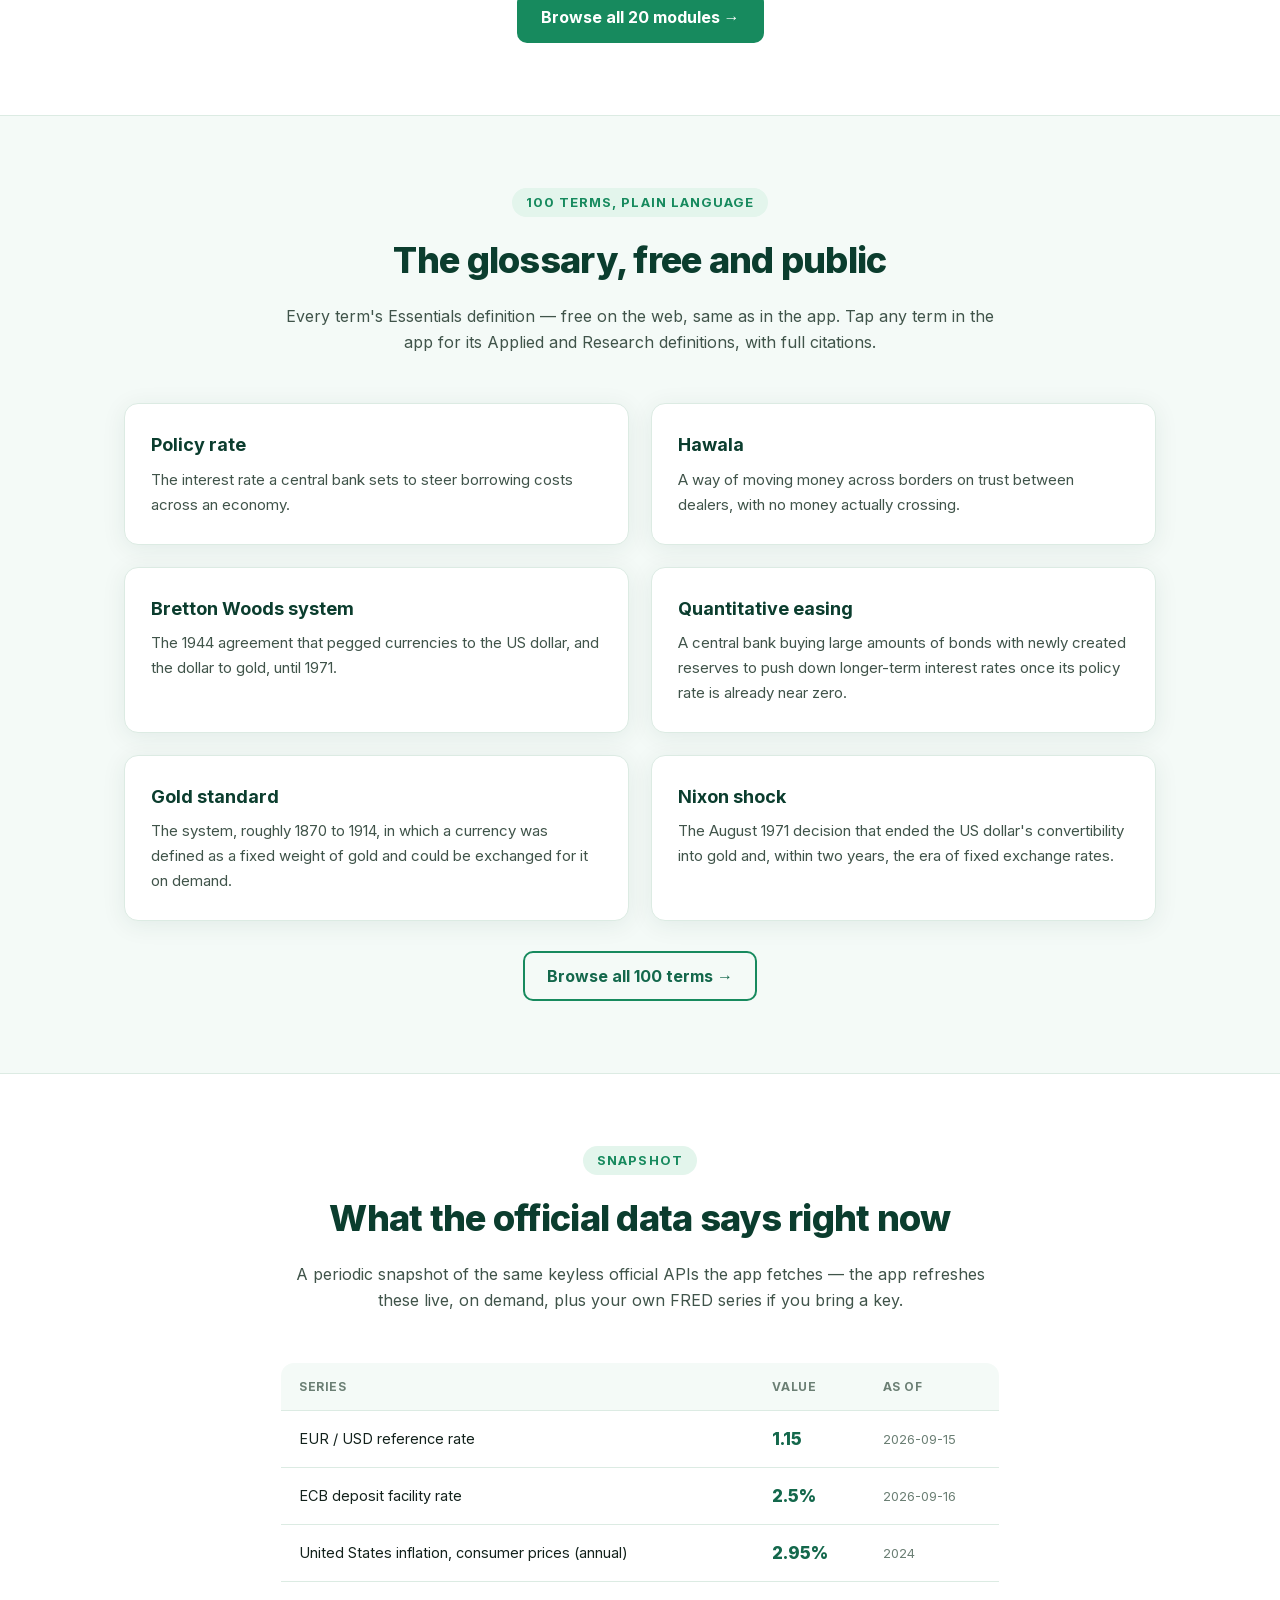
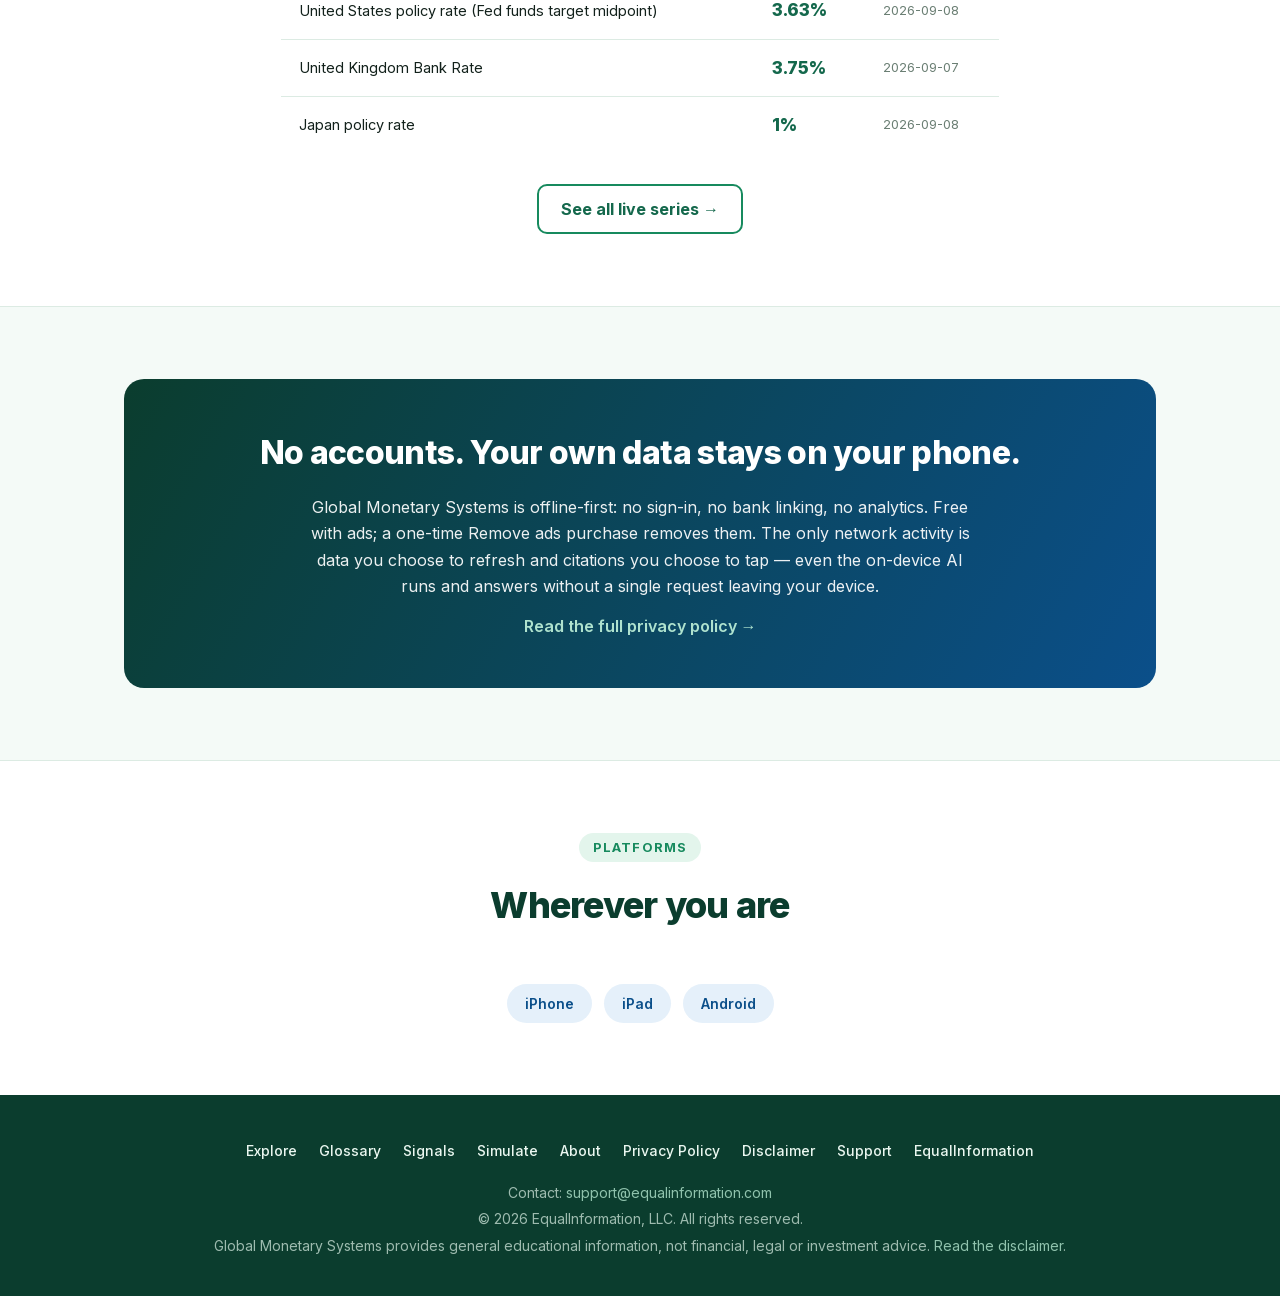
==== commit 846abefa: "Disclose ads (Google AdMob) and one-time Remove ads purchase; drop no-ads claims Co-Authored-By: Cla" ====
--- a/index.html
+++ b/index.html
@@ -218,7 +218,7 @@
             <div class="card">
                 <div class="icon teal">&#128274;</div>
                 <h3>Private by design</h3>
-                <p>No accounts, no bank linking, no ads, no analytics. The only network activity is data you ask it to refresh and citations you tap.</p>
+                <p>No accounts, no bank linking, no analytics. Free with ads; a one-time Remove ads purchase removes them. The only network activity is data you ask it to refresh and citations you tap.</p>
             </div>
             <div class="card">
                 <div class="icon">&#128246;</div>
@@ -326,10 +326,10 @@
 <section class="tint" id="privacy">
     <div class="wrap">
         <div class="privacy-banner">
-            <h2>No accounts. Nothing about you leaves your phone.</h2>
+            <h2>No accounts. Your own data stays on your phone.</h2>
             <p>
-                Global Monetary Systems is offline-first: no sign-in, no bank linking, no ads,
-                no analytics. The only network activity is data you choose to refresh and
+                Global Monetary Systems is offline-first: no sign-in, no bank linking, no analytics.
+                Free with ads; a one-time Remove ads purchase removes them. The only network activity is data you choose to refresh and
                 citations you choose to tap — even the on-device AI runs and answers without
                 a single request leaving your device.
             </p>
